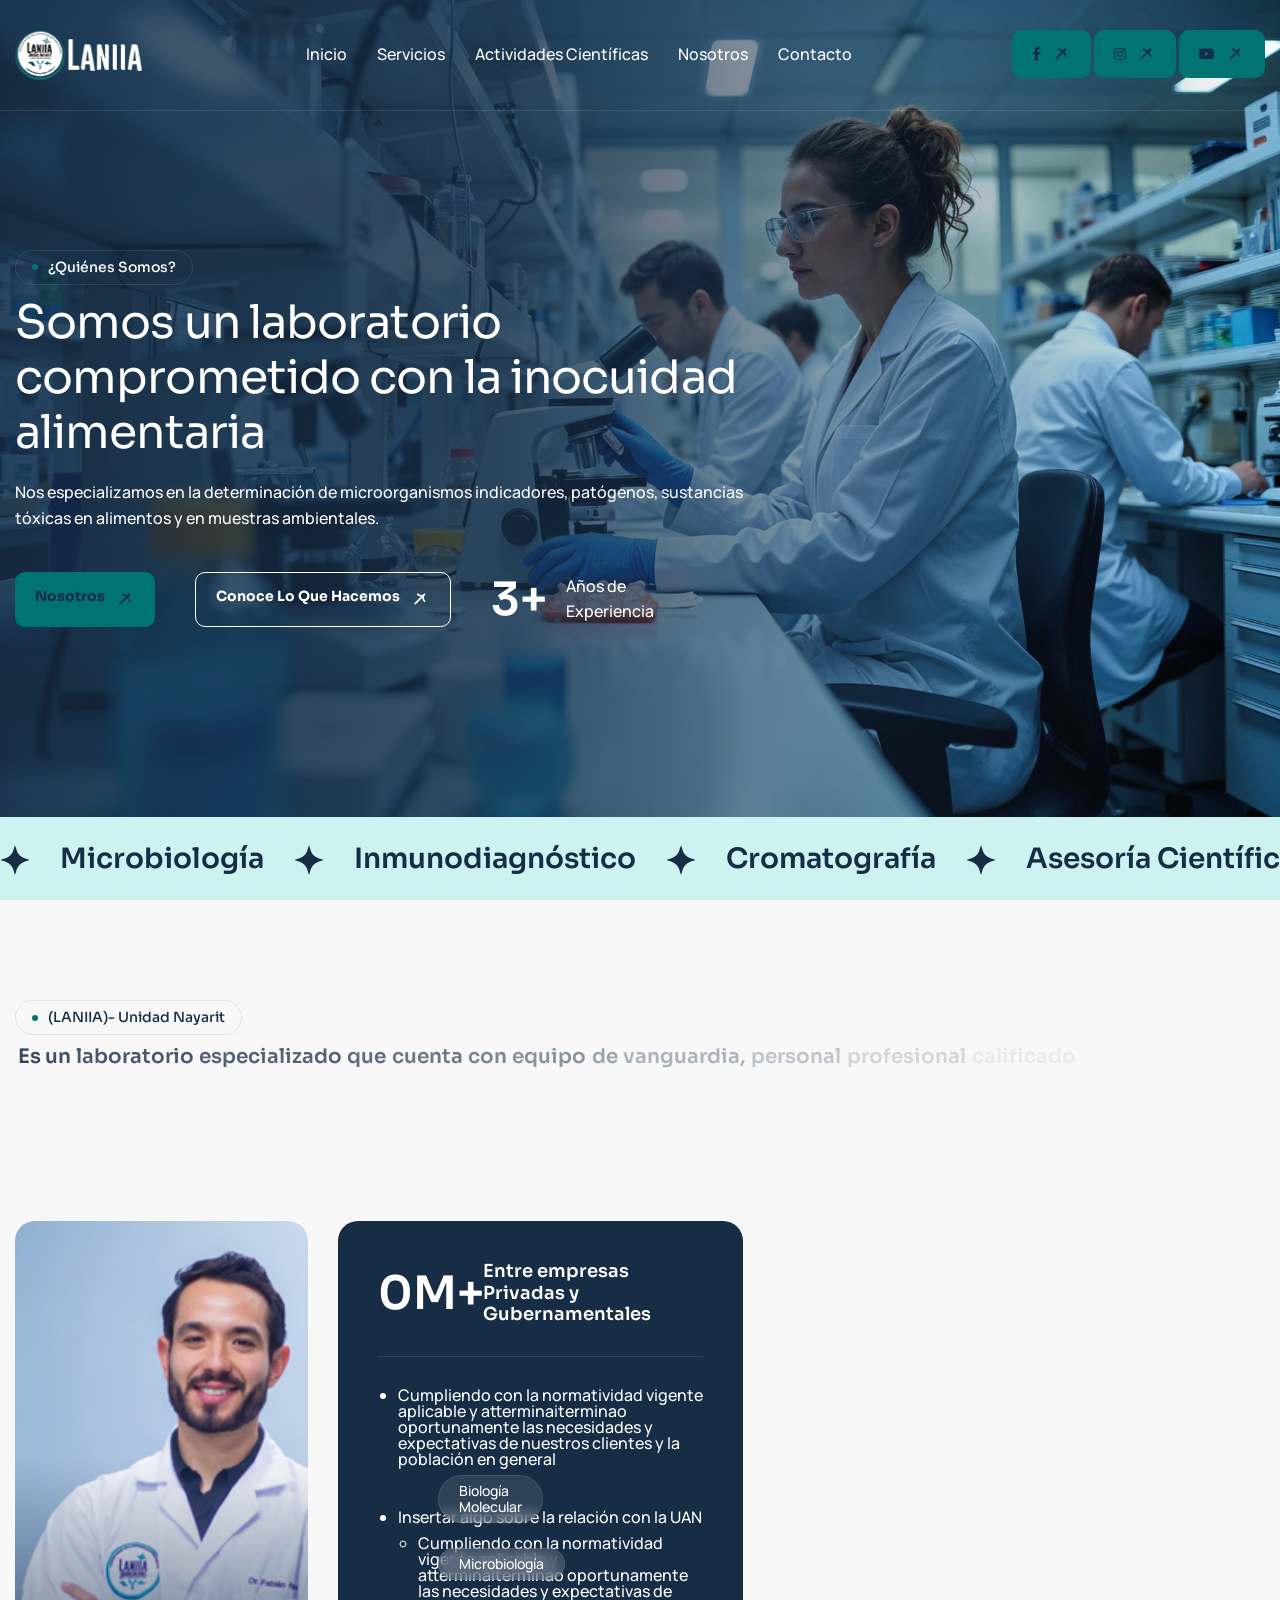
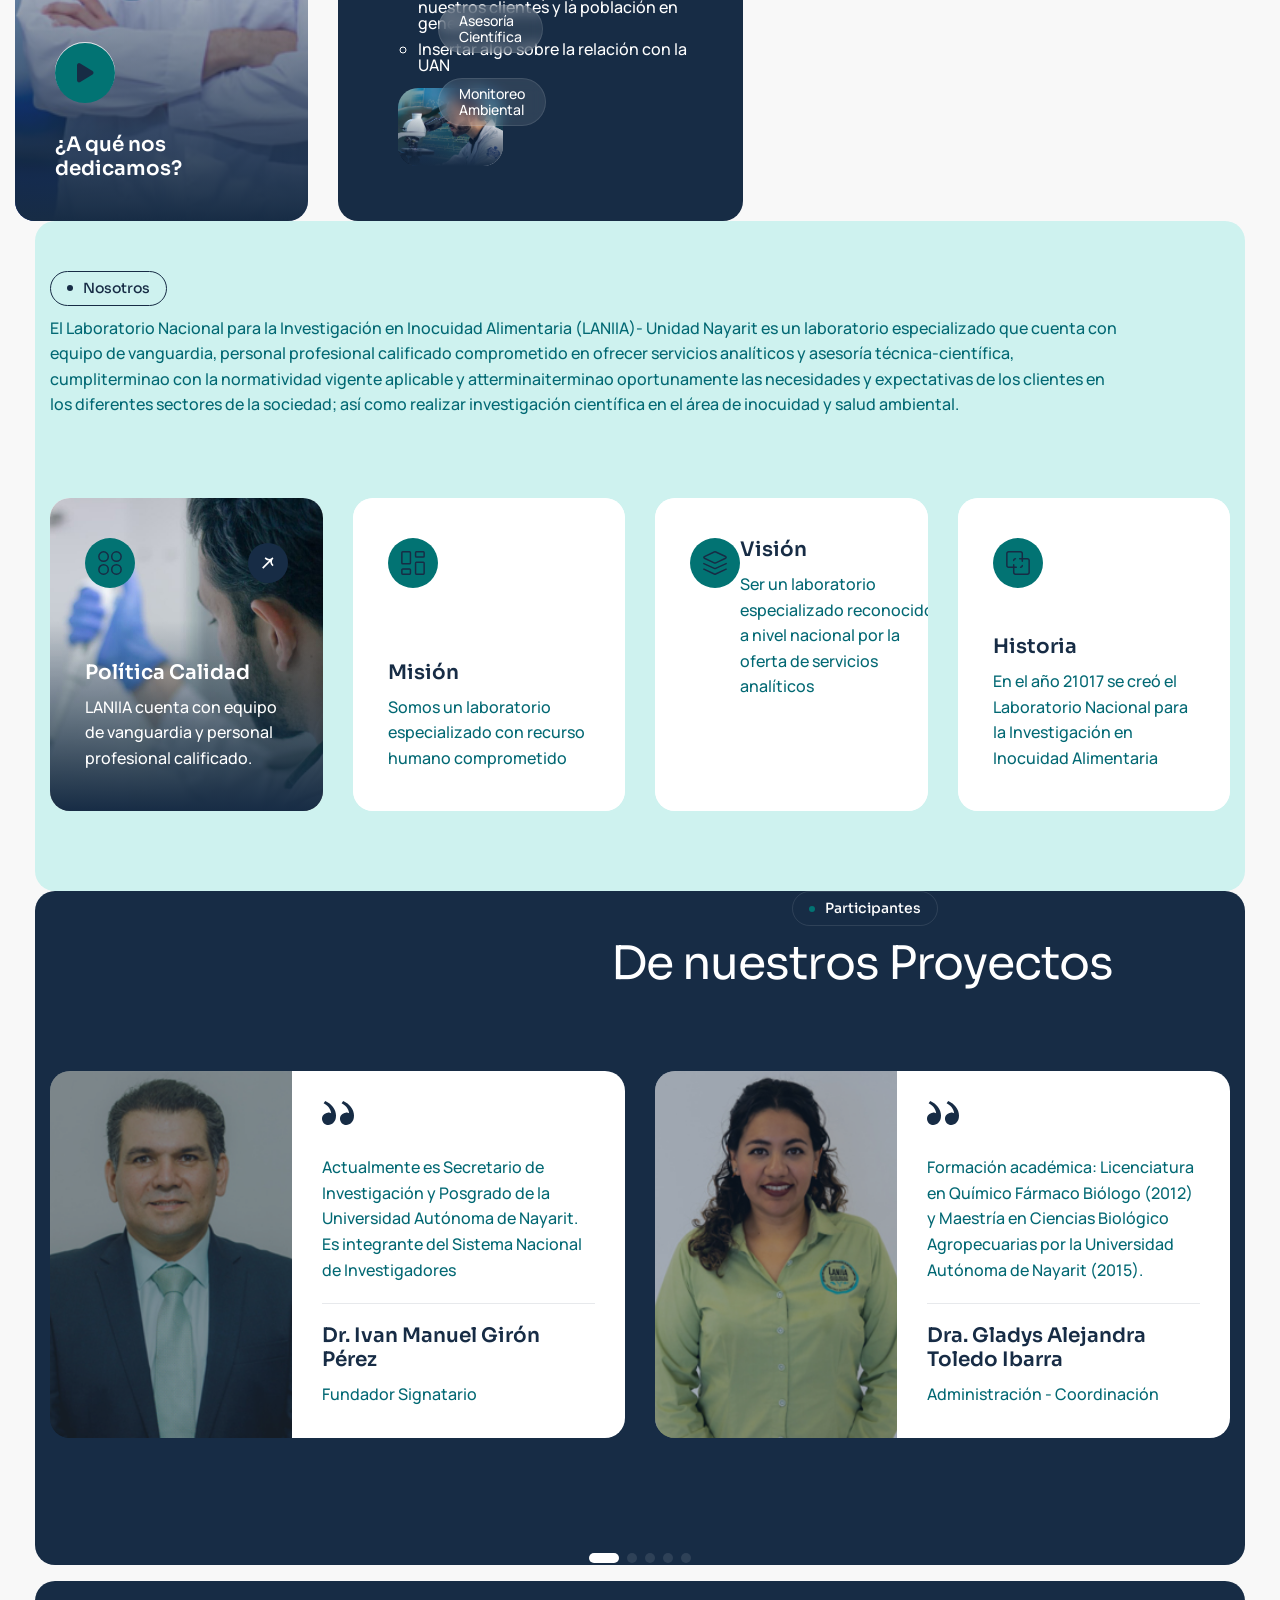
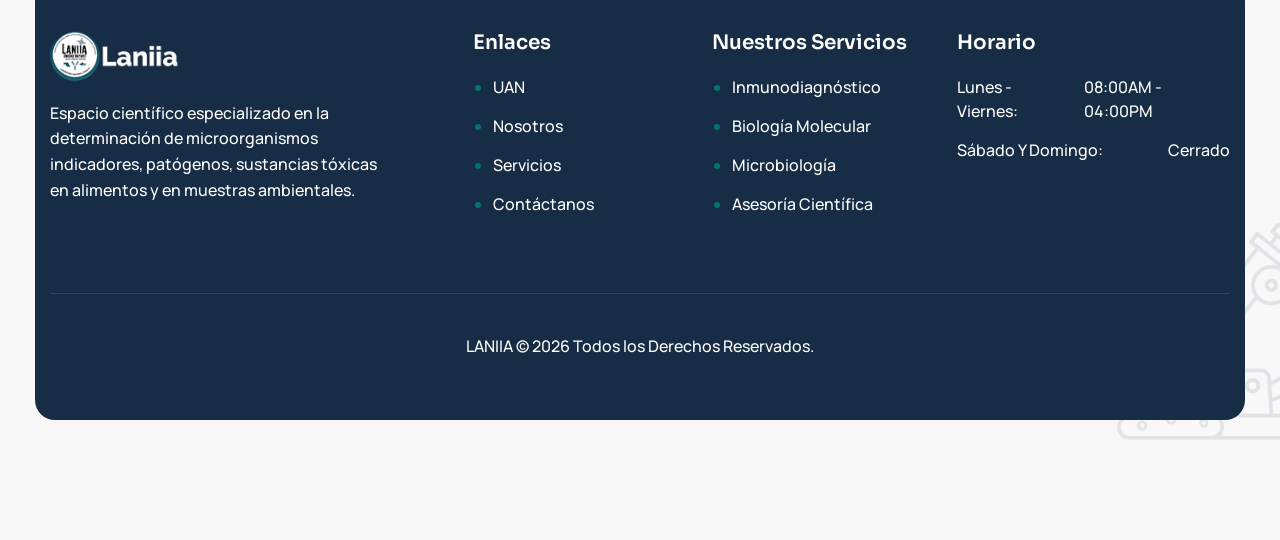
==== index.html @ fb928f3e "Reparacion de titulos en href varios y eliminacion de html redundante" ====
<!DOCTYPE html>
<html lang="es">
<head>
	<!-- Meta -->
	<meta charset="utf-8">
	<meta http-equiv="X-UA-Compatible" content="IE=edge">
    <meta name="viewport" content="width=device-width, initial-scale=1.0">
	<meta name="description" content="">
	<meta name="keywords" content="">
	<meta name="author" content="Luis Medrano">
	<!-- título -->
    <title>LANIIA - LABORATORIO NACIONAL PARA LA INVESTIGACIÓN EN INOCUIDAD ALIMENTARIA</title>
	<!-- Favicon Icon -->
	<link rel="shortcut icon" type="image/x-icon" href="images/favicon.png">
	<!-- Google Fonts Css-->
	<link rel="preconnect" href="https://fonts.googleapis.com">
    <link rel="preconnect" href="https://fonts.gstatic.com" crossorigin>
    <link href="https://fonts.googleapis.com/css2?family=Manrope:wght@200..800&family=Sora:wght@100..800&display=swap" rel="stylesheet">
	<!-- Bootstrap Css -->
	<link href="css/bootstrap.min.css" rel="stylesheet" media="screen">
	<!-- SlickNav Css -->
	<link href="css/slicknav.min.css" rel="stylesheet">
	<!-- Swiper Css -->
	<link rel="stylesheet" href="css/swiper-bundle.min.css">
	<!-- Font Awesome Iconos Css-->
	<link href="css/all.min.css" rel="stylesheet" media="screen">
	<!-- Animaciones Css -->
	<link href="css/animate.css" rel="stylesheet">
    <!-- Popups Core Css -->
	<link rel="stylesheet" href="css/magnific-popup.css">
	<!-- Mouse Cursor Css  -->
	<link rel="stylesheet" href="css/mousecursor.css">
	<!--  Css principal-->
	<link href="css/custom.css" rel="stylesheet" media="screen">
</head>
<body>

    <!--precargador loader -->
	<div class="preloader">
		<div class="loading-container">
			<div class="loading"></div>
			<div id="loading-icon"><img src="images/loader.svg" alt=""></div>
		</div>
	</div>
	<!-- Preloader -->

    <!-- Header inicia -->
	<header class="main-header">
		<div class="header-sticky">
			<nav class="navbar navbar-expand-lg">
				<div class="container">
					<!-- Logo inicia -->
					<a class="navbar-brand" href="">
						<img src="images/logo.svg" alt="Logo">
					</a>
					<!-- Logo termina -->

					<!-- Menu principal inicia -->
					<div class="collapse navbar-collapse main-menu">
                        <div class="nav-menu-wrapper">
                            <ul class="navbar-nav mr-auto" id="menu">
                                <li class="nav-item"><a class="nav-link" href="">Inicio</a>
                                    
                                </li>
                                <li class="nav-item"><a class="nav-link" href="pg/servicios.html">Servicios</a></li>
                                <li class="nav-item"><a class="nav-link" href="pg/actividadesCientificas.html">Actividades científicas</a></li>
                                <li class="nav-item"><a class="nav-link" href="pg/equipo.html">Nosotros</a>
                               
                                </li>
                                <li class="nav-item"><a class="nav-link" href="pg/contactanos.html">Contacto</a></li>
                            </ul>
                        </div>
                        
                        <!-- Botón Header  inicia -->
                        <div class="header-btn">
                            <a href="https://www.facebook.com/LANIIANAY" target="_blank" rel="noopener" class="btn-default btn-highlighted" title="Facebook LANIIA"><i class="fa-brands fa-facebook-f"></i></a>
                            <a href="https://www.instagram.com/laniia.uan/" target="_blank" rel="noopener" class="btn-default btn-highlighted" title="Instagram LANIIA"><i class="fa-brands fa-instagram"></i></a>
                            <a href="https://www.youtube.com/@laniia-nayarit/videos" target="_blank" rel="noopener" class="btn-default btn-highlighted" title="YouTube LANIIA"><i class="fa-brands fa-youtube"></i></a>
                        </div>
                        <!-- Botón Header  termina -->
					</div>
					<!-- menu principal termina -->
					<div class="navbar-toggle"></div>
				</div>
			</nav>
			<div class="responsive-menu"></div>
		</div>
	</header>
	<!-- Header termina -->

    <!-- Hero Seccción inicia -->
    <div class="hero hero-video dark-section">
        <!-- Video inicia -->
        <div class="hero-bg-video">
            <!-- Selfhosted Video inicia -->
            <!-- <video autoplay muted loop id="myvideo"><source src="images/hero-bg-video.mp4" type="video/mp4"></video> -->
            <video autoplay muted loop id="myvideo"><source src="https://demo.awaikenthemes.com/assets/videos/labrix-video.mp4" type="video/mp4"></video>
        </div>
        <!-- Video termina -->
        <div class="container">
            <div class="row align-items-center">
                <div class="col-lg-8">
                    <!-- Hero Content inicia -->
                    <div class="hero-content">
                        <!-- Section Title inicia -->
                        <div class="section-title">
                            <h3 class="wow fadeInUp">¿Quiénes somos?</h3>
                            <h2 class="text-anime-style-3" data-cursor="-opaque">Somos un laboratorio comprometido con la inocuidad alimentaria</h2>
                            <p class="wow fadeInUp" data-wow-delay="0.2s">Nos especializamos en la determinación de microorganismos indicadores, patógenos, sustancias tóxicas en alimentos y en muestras ambientales.</p>
                        </div>
                        <!-- Section Title termina -->
                        
                        <!-- Hero Button inicia -->
                        <div class="hero-btn wow fadeInUp" data-wow-delay="0.4s">
                            <a href="pg/equipo.html" class="btn-default btn-highlighted">Nosotros</a>
                            <a href="pg/actividadesCientificas.html" class="btn-default btn-border">Conoce lo que hacemos</a>
                            <!-- Hero Experience Box inicia -->
                            <div class="hero-experience-box">
                                <h2><span class="counter">10</span>+</h2>
                                <p>Años de Experiencia</p>
                            </div>
                            <!-- Hero Experience Box termina -->
                        </div>
                        <!-- Hero Button termina -->
                    </div>
                    <!-- Hero Content termina -->
                </div>
            </div>
        </div>
    </div>
    <!-- Hero Sección termina -->

    <!-- Scrolling Ticker Sección inicia -->
    <div class="our-scrolling-ticker">
        <!-- Scrolling Ticker inicia -->
        <div class="scrolling-ticker-box">
            <div class="scrolling-content">
                <span><img src="images/icon-sparkle.svg" alt="">Microbiología</span>
                <span><img src="images/icon-sparkle.svg" alt="">Inmunodiagnóstico</span>
                <span><img src="images/icon-sparkle.svg" alt="">Cromatografía</span>
                <span><img src="images/icon-sparkle.svg" alt="">Asesoría Científica</span>
                <span><img src="images/icon-sparkle.svg" alt="">Biología molecular</span>
                <span><img src="images/icon-sparkle.svg" alt="">Citometría de Flujo</span>
                <span><img src="images/icon-sparkle.svg" alt="">Monitoreo Ambiental</span>
                <span><img src="images/icon-sparkle.svg" alt="">Líneas de Investigación</span>
                <span><img src="images/icon-sparkle.svg" alt="">Divulgación</span>
            </div>

            <div class="scrolling-content">
                <span><img src="images/icon-sparkle.svg" alt="">Microbiología</span>
                <span><img src="images/icon-sparkle.svg" alt="">Inmunodiagnóstico</span>
                <span><img src="images/icon-sparkle.svg" alt="">Cromatografía</span>
                <span><img src="images/icon-sparkle.svg" alt="">Asesoría Científica</span>
                <span><img src="images/icon-sparkle.svg" alt="">Biología molecular</span>
                <span><img src="images/icon-sparkle.svg" alt="">Citometría de Flujo</span>
                <span><img src="images/icon-sparkle.svg" alt="">Monitoreo Ambiental</span>
                <span><img src="images/icon-sparkle.svg" alt="">Líneas de Investigación</span>
                <span><img src="images/icon-sparkle.svg" alt="">Divulgación</span>
            </div>
        </div>
        <!-- Scrolling Ticker termina -->
    </div>
    <!-- Scrolling Ticker sección termina -->

    <!-- About Us Section inicia -->
    <div class="about-us">
        <div class="container">
            <div class="row section-row align-items-center">
                <div class="col-lg-12">
                    <!-- Section Title inicia -->
                    <div class="section-title">
                       <h3 class="wow fadeInUp">(LANIIA)- Unidad Nayarit </h3>
                       <h5 class="text-anime-style-1" data-cursor="-opaque">Es un laboratorio especializado que cuenta con equipo de vanguardia, personal profesional calificado comprometido en ofrecer servicios analíticos y asesoría técnica-científica cumpliendo con la normatividad vigente aplicable y atendiendo oportunamente las necesidades y expectativas de los clientes en los diferentes sectores de la sociedad; así como realizar investigación científica en el área de inocuidad y salud ambiental.</h5>
                    </div>
                    <!-- Section Title termina -->
                </div>

            </div>

            <div class="row align-items-center">
                <div class="col-lg-12">
                    <!-- About Us Images inicia -->
                    <div class="about-us-boxes">
                        <!-- About Image Content Box inicia -->
                        <div class="about-image-content-box-1">
                            <!-- About Us Image inicia -->
                            <div class="about-image">
                                <figure>
                                    <img src="images/about-us-image-1.jpg" alt="">
                                </figure>
                            </div>
                            <!-- About Us Image termina -->

                            <!-- About Image Content inicia -->
                            <div class="about-image-content">
                                <!-- Video Play Button inicia -->
                                <div class="video-play-button">
                                    <a href="https://www.youtube.com/watch?v=TxXMPErvRkw"  class="popup-video" data-cursor-text="Ver" title="Ver video institucional de LANIIA">
                                        <i class="fa-solid fa-play"></i>
                                    </a>
                                </div>
                                <!-- Video Play Button termina -->

                                <!-- About Video Title inicia -->
                                <div class="about-video-title">
                                    <h3>¿A qué nos dedicamos?</h3>
                                </div>
                                <!-- About Video Title termina -->
                            </div>
                            <!-- About Image Content termina -->
                        </div>
                        <!-- About Image Content Box termina -->
                        
                        <!-- About Counter Box inicia -->
                        <div class="about-counter-box">
                            <!-- About Counter Title inicia -->
                            <div class="about-counter-title">
                                <h2><span class="counter">5</span>M+</h2>
                                <h3>Entre empresas Privadas y Gubernamentales</h3>
                            </div>
                            <!-- About Counter Title termina -->

                            <!-- About Counter Content inicia -->
                            <div class="about-counter-content">
                                <ul>
                                    <li>Cumpliendo con la normatividad vigente aplicable y atterminaiterminao oportunamente las necesidades y expectativas de nuestros clientes y la población en general </li>
                                    <br><br>
                                    <li>Insertar algo sobre la relación con la UAN</li>
                                <ul>
                                    <li>Cumpliendo con la normatividad vigente aplicable y atterminaiterminao oportunamente las necesidades y expectativas de nuestros clientes y la población en general </li>
                                    <li>Insertar algo sobre la relación con la UAN</li>
                                </ul>
                        <!-- About Counter Box termina -->

                        <!-- About Image Content Box inicia -->
                        <div class="about-image-content-box-2">
                            <!-- About Us Image inicia -->
                            <div class="about-image">
                                <figure>
                                    <img src="images/about-us-image-2.jpg" alt="">
                                </figure>
                            </div>
                            <!-- About Us Image termina -->

                            <!-- About Image Content inicia -->
                            <div class="about-image-content">
                                <ul>
                                    <li>Biología Molecular</li>
                                    <li>Microbiología</li>
                                    <li>Asesoría Científica</li>
                                    <li>Monitoreo Ambiental</li>
                                </ul>
                            </div>
                            <!-- About Image Content termina -->
                        </div>
                        <!-- About Image Content Box termina -->
                    </div>    
                    <!-- About Us Images termina -->
                </div>
            </div>
        </div>
    </div>
    <!-- About Us Section termina -->

    <!-- Our Services Section inicia -->
    <div class="our-services bg-section">
        <div class="container">
            <div class="row section-row align-items-center">

                <div class="col-lg-11">
                    <!-- Section Title Content inicia -->
                     <div class="section-title">
                        <h3 class="wow fadeInUp">Nosotros</h3>
                     </div>
                    <div class="section-title-content wow fadeInUp" data-wow-delay="0.2s">
                        <p>El Laboratorio Nacional para la Investigación en Inocuidad Alimentaria (LANIIA)- Unidad Nayarit es un laboratorio especializado que cuenta con equipo de vanguardia, personal profesional calificado comprometido en ofrecer servicios analíticos y asesoría técnica-científica, cumpliterminao con la normatividad vigente aplicable y atterminaiterminao oportunamente las necesidades y expectativas de los clientes en los diferentes sectores de la sociedad; así como realizar investigación científica en el área de inocuidad y salud ambiental.</p>
                    </div>
                    <!-- Section Content Button termina -->
                </div>
            </div>

            <div class="row service-list">
                <div class="col-lg-3 col-md-6">
                    <!-- Service Item inicia -->
                    <div class="service-item active wow fadeInUp">
                        <!-- Service Image inicia -->
                        <div class="service-image">
                            <img src="images/service-1.jpg" alt="">
                        </div>
                        <!-- Service Image termina -->

                        <!-- Service Body inicia -->
                        <div class="service-body">
                            <!-- Service Body Header inicia -->
                            <div class="service-body-header">
                                <!-- Icon Box inicia -->
                                <div class="icon-box">
                                    <img src="images/icon-service-1.svg" alt="">  
                                </div>
                                <!-- Icon Box termina -->

                                <!-- Service Readmore Button inicia -->
                                <div class="service-readmore-btn">
                                    <a href="" title="Leer más sobre Política Calidad"><img src="images/arrow-white.svg" alt="Leer más sobre Política Calidad"></a>
                                </div>
                                <!-- Service Readmore Button termina -->
                            </div>
                            <!-- Service Body Header termina -->                         
                            
                            <!-- Service Content inicia -->
                            <div class="service-content">
                                <h3><a href="">Política Calidad</a></h3>
                                <p>LANIIA cuenta con equipo de vanguardia y personal profesional calificado.</p>
                            </div>
                            <!-- Service Content termina -->
                        </div>
                        <!-- Service Body termina -->
                    </div>
                    <!-- Service Item termina -->
                </div>
                
                <div class="col-lg-3 col-md-6">
                    <!-- Service Item inicia -->
                    <div class="service-item wow fadeInUp" data-wow-delay="0.2s">
                        <!-- Service Image inicia -->
                        <div class="service-image">
                            <img src="images/service-2.jpg" alt="">
                        </div>
                        <!-- Service Image termina -->

                        <!-- Service Body inicia -->
                        <div class="service-body">
                            <!-- Service Body Header inicia -->
                            <div class="service-body-header">
                                <!-- Icon Box inicia -->
                                <div class="icon-box">
                                    <img src="images/icon-service-2.svg" alt="">  
                                </div>
                                <!-- Icon Box termina -->

                                <!-- Service Readmore Button inicia -->
                                <div class="service-readmore-btn">
                                    <a href="" title="Leer más sobre Misión"><img src="images/arrow-white.svg" alt="Leer más sobre Misión"></a>
                                </div>
                                <!-- Service Readmore Button termina -->
                            </div>
                            <!-- Service Body Header termina -->                         
                            
                            <!-- Service Content inicia -->
                            <div class="service-content">
                                <h3><a href="">Misión</a></h3>
                                <p>Somos un laboratorio especializado con recurso humano comprometido</p>
                            </div>
                            <!-- Service Content termina -->
                        </div>
                        <!-- Service Body termina -->
                    </div>
                    <!-- Service Item termina -->
                </div>

                <div class="col-lg-3 col-md-6">
                    <!-- Service Item inicia -->
                    <div class="service-item wow fadeInUp" data-wow-delay="0.4s">
                        <!-- Service Image inicia -->
                        <div class="service-image">
                            <img src="images/service-3.jpg" alt="">
                        </div>
                        <!-- Service Image termina -->

                        <!-- Service Body inicia -->
                        <div class="service-body">
                            <!-- Service Body Header inicia -->
                            <div class="service-body-header">
                                <!-- Icon Box inicia -->
                                <div class="icon-box">
                                    <img src="images/icon-service-3.svg" alt="">  
                                </div>
                                <!-- Icon Box termina -->

                                <!-- Service Readmore Button inicia -->
                                <div class="service-readmore-btn">
                                    <a href="" title="Leer más sobre Visión"><img src="images/arrow-white.svg" alt="Leer más sobre Visión"></a>
                                </div>
                                <!-- Service Readmore Button termina -->
                            </div>
                            <!-- Service Body Header termina -->                         
                            
                            <!-- Service Content inicia -->
                            <div class="service-content">
                                <h3><a href="">Visión</a></h3>
                                <p>Ser un laboratorio especializado reconocido a nivel nacional por la oferta de servicios analíticos</p>
                            </div>
                            <!-- Service Content termina -->
                        </div>
                        <!-- Service Body termina -->
                    </div>
                    <!-- Service Item termina -->
                </div>

                <div class="col-lg-3 col-md-6">
                    <!-- Service Item inicia -->
                    <div class="service-item wow fadeInUp" data-wow-delay="0.6s">
                        <!-- Service Image inicia -->
                        <div class="service-image">
                            <img src="images/service-4.jpg" alt="">
                        </div>
                        <!-- Service Image termina -->

                        <!-- Service Body inicia -->
                        <div class="service-body">
                            <!-- Service Body Header inicia -->
                            <div class="service-body-header">
                                <!-- Icon Box inicia -->
                                <div class="icon-box">
                                    <img src="images/icon-service-4.svg" alt="">  
                                </div>
                                <!-- Icon Box termina -->

                                <!-- Service Readmore Button inicia -->
                                <div class="service-readmore-btn">
                                    <a href="" title="Leer más sobre Historia"><img src="images/arrow-white.svg" alt="Leer más sobre Historia"></a>
                                </div>
                                <!-- Service Readmore Button termina -->
                            </div>
                            <!-- Service Body Header termina -->                         
                            
                            <!-- Service Content inicia -->
                            <div class="service-content">
                                <h3><a href="">Historia</a></h3>
                                <p>En el año 21017 se creó el Laboratorio Nacional para la Investigación en Inocuidad Alimentaria</p>
                            </div>
                            <!-- Service Content termina -->
                        </div>
                        <!-- Service Body termina -->
                    </div>
                    <!-- Service Item termina -->
                </div>

            </div>
        </div>
    </div>
    <!-- Our Services Section termina -->

    <!-- Our Testimonial Section inicia -->
    <div class="our-t bg-section dark-section parallaxie">
        <div class="container">
            <div class="row section-row align-items-center">
                <div class="col-lg-12">
                    <!-- Section Title inicia -->
                    <div class="section-title section-title-center">
                        <h3 class="wow fadeInUp">Participantes</h3>
                        <h2 class="text-anime-style-3" data-cursor="-opaque">De nuestros Proyectos</h2>
                    </div>
                    <!-- Section Title termina -->
                </div>
            </div>

            <div class="row">
                <div class="col-lg-12">
                    <!-- Testimonial Slider inicia -->
                    <div class="testimonial-slider">
                        <div class="swiper">
                            <div class="swiper-wrapper" data-cursor-text="desliza">
                                <!-- Testimonial Slide inicia -->
                                <div class="swiper-slide">
                                    <div class="testimonial-item">
                                        <div class="author-image">
                                            <figure class="image-anime">
                                                <img src="images/author-1.jpg" alt="">
                                            </figure>
  
                                        </div>
                                        <div class="testimonial-content">
                                            <div class="testimonial-quote">
                                                <img src="images/testimonial-quote.svg" alt="">
                                            </div>
                                            <div class="testimonial-info">
                                                <p>Actualmente es Secretario de Investigación y Posgrado de la Universidad Autónoma de Nayarit. Es integrante del Sistema Nacional de Investigadores</p>
                                            </div>
                                            <div class="author-content">
                                                <h3>Dr. Ivan Manuel Girón Pérez</h3>
                                                <p>Fundador Signatario</p>
                                            </div>
                                        </div>
                                    </div>
                                </div>
                                <!-- Testimonial Slide termina -->
                                
                                <!-- Testimonial Slide inicia -->
                                <div class="swiper-slide">
                                    <div class="testimonial-item">
                                        <div class="author-image">
                                            <figure class="image-anime">
                                                <img src="images/author-2.jpg" alt="">
                                            </figure>
  
                                        </div>
                                        <div class="testimonial-content">
                                            <div class="testimonial-quote">
                                                <img src="images/testimonial-quote.svg" alt="">
                                            </div>
                                            <div class="testimonial-info">
                                                <p>Formación académica: Licenciatura en Químico Fármaco Biólogo (2012) y Maestría en Ciencias Biológico Agropecuarias por la Universidad Autónoma de Nayarit (2015).</p>
                                            </div>
                                            <div class="author-content">
                                                <h3>Dra. Gladys Alejandra Toledo Ibarra</h3>
                                                <p>Administración - Coordinación</p>
                                            </div>
                                        </div>
                                    </div>
                                </div>
                                <!-- Testimonial Slide termina -->
                                
                                <!-- Testimonial Slide inicia -->
                                <div class="swiper-slide">
                                    <div class="testimonial-item">
                                        <div class="author-image">
                                            <figure class="image-anime">
                                                <img src="images/team-3.jpg" alt="">
                                            </figure>
  
                                        </div>
                                        <div class="testimonial-content">
                                            <div class="testimonial-quote">
                                                <img src="images/testimonial-quote.svg" alt="">
                                            </div>
                                            <div class="testimonial-info">
                                                <p>Doctorado en Ciencia y Tecnología en Biotecnología Productiva por el Centro de Investigación y Asistencia en Tecnología y Diseño del Estado de Jalisco. A.C. (CIATEJ).</p>
                                            </div>
                                            <div class="author-content">
                                                <h3>Dra. Adela Bueno</h3>
                                                <p>Administración - Coordinación</p>
                                            </div>
                                        </div>
                                    </div>
                                </div>
                                <!-- Testimonial Slide termina -->

                                 <!-- Testimonial Slide inicia -->
                                <div class="swiper-slide">
                                    <div class="testimonial-item">
                                        <div class="author-image">
                                            <figure class="image-anime">
                                                <img src="images/author-3.jpg" alt="">
                                            </figure>
  
                                        </div>
                                        <div class="testimonial-content">
                                            <div class="testimonial-quote">
                                                <img src="images/testimonial-quote.svg" alt="">
                                            </div>
                                            <div class="testimonial-info">
                                                <p>Ingeniero Bioquímico con especialidad en Biotecnología egresado del Instituto Tecnológico de Tepic.</p>
                                            </div>
                                            <div class="author-content">
                                                <h3>M. en C. Ansonny Jhovanny Ojeda Durán</h3>
                                                <p>Administración - Responsable de Ventas y Atención a clientes / Operaciones analíticas - Analista</p>
                                            </div>
                                        </div>
                                    </div>
                                </div>
                                <!-- Testimonial Slide termina -->

                                <!-- Testimonial Slide inicia -->
                                <div class="swiper-slide">
                                    <div class="testimonial-item">
                                        <div class="author-image">
                                            <figure class="image-anime">
                                                <img src="images/team-4.jpg" alt="">
                                            </figure>

                                        </div>
                                        <div class="testimonial-content">
                                            <div class="testimonial-quote">
                                                <img src="images/testimonial-quote.svg" alt="">
                                            </div>
                                            <div class="testimonial-info">
                                                <p>Es doctor en ciencias en alimentos por el Tecnológico Nacional de México/Instituto Tecnológico de Tepic. Actualmente es profesor investigador de la Universidad Autónoma de Nayarit.</p>
                                            </div>
                                            <div class="author-content">
                                                <h3>Dr. Francisco Fabián Razura Carmona</h3>
                                                <p>Administración - Administrador del sistema de gestión de calidad</p>
                                            </div>
                                        </div>
                                    </div>
                                </div>
                                <!-- Testimonial Slide termina -->
                            </div>
                            <div class="testimonial-pagination"></div>
                        </div>
                    </div>
                    <!-- Testimonial Slider termina -->
                </div>
            </div>
        </div>
    </div>
    <!-- Our Testimonial Section termina -->

<br>
    <!-- Footer inicia -->
    <footer class="main-footer bg-section dark-section">
        <div class="container">
            <div class="row">
                <div class="col-lg-4">
                    <!-- About Footer inicia -->
                    <div class="about-footer">
                        <!-- Footer Logo inicia -->
                        <div class="footer-logo">
                            <img src="../images/footer-logo.svg" alt="">
                        </div>
                        <!-- Footer Logo termina -->

                        <!-- About Footer Content inicia -->
                        <div class="about-footer-content">
                            <p>Espacio científico especializado en la determinación de microorganismos indicadores, patógenos, sustancias tóxicas en alimentos y en muestras ambientales.</p>
                        </div>           
                        <!-- About Footer Content termina -->

                        
                    </div>
                    <!-- About Footer termina -->
                </div>

                <div class="col-lg-5 col-md-7">
                    <!-- Footer Links Box inicia -->
                    <div class="footer-links-box">
                        <!-- Footer Links inicia -->
                        <div class="footer-links">
                            <h3>Enlaces</h3>
                            <ul>
                                <li><a href="https://www.uan.edu.mx/" target="_blank" rel="noopener" title="Universidad Autónoma de Nayarit">UAN</a></li>
                                <li><a href="pg/equipo.html">Nosotros</a></li>
                                <li><a href="">Servicios</a></li>
                                <li><a href="">Contáctanos</a></li>
                            </ul>
                        </div>
                        <!-- Footer Links termina -->
    
                        <!-- Footer Links inicia -->
                        <div class="footer-links">
                            <h3>Nuestros Servicios</h3>
                            <ul>
                                <li>Inmunodiagnóstico</li>
                                <li>Biología molecular</li>
                                <li>Microbiología</li>
                                <li>Asesoría Científica</li>
                            </ul>
                        </div>
                        <!-- Footer Links termina -->
                    </div>
                    <!-- Footer Links Box termina -->
                </div>

                <div class="col-lg-3 col-md-5">
                    <!-- Footer Working Hour Box inicia -->
                    <div class="footer-working-hour-box footer-links">
                        <h3>Horario</h3>
                        <ul>
                            <li>Lunes - Viernes:<span>08:00AM - 04:00PM</span></li>
                            <li>Sábado y Domingo:<span>Cerrado</span></li>
                        </ul>
                    </div>
                    <!-- Footer Working Hour Box termina -->
                </div>

                <div class="col-lg-12">
                    <!-- Footer Copyright inicia -->
                    <div class="footer-copyright-text">
                        <p>LANIIA © 2026 Todos los Derechos Reservados.</p>
                    </div>
                    <!-- Footer Copyright termina -->
                </div>
            </div>
        </div>
    </footer>
    <!-- Footer termina -->

    <!-- Jquery Library  -->
    <script src="js/jquery-3.7.1.min.js"></script>
    <!-- Bootstrap js -->
    <script src="js/bootstrap.min.js"></script>
    <!-- Validator js  -->
    <script src="js/validator.min.js"></script>
    <!-- SlickNav js  -->
    <script src="js/jquery.slicknav.js"></script>
    <!-- Swiper js  -->
    <script src="js/swiper-bundle.min.js"></script>
    <!-- Counter js  -->
    <script src="js/jquery.waypoints.min.js"></script>
    <script src="js/jquery.counterup.min.js"></script>
    <!-- Magnific js -->
    <script src="js/jquery.magnific-popup.min.js"></script>
    <!-- SmoothScroll -->
    <script src="js/SmoothScroll.js"></script>
    <!-- Parallax js -->
    <script src="js/parallaxie.js"></script>
    <!-- MagicCursor js  -->
    <script src="js/gsap.min.js"></script>
    <script src="js/magiccursor.js"></script>
    <!-- Text Effect js  -->
    <script src="js/SplitText.js"></script>
    <script src="js/ScrollTrigger.min.js"></script>
    <!-- YTPlayer js  -->
    <script src="js/jquery.mb.YTPlayer.min.js"></script>
    <!-- Wow js  -->
    <script src="js/wow.min.js"></script>
    <!-- menu js  -->
    <script src="js/function.js"></script>
	<script src="https://demo.awaikenthemes.com/assets/js/theme-panel.js"></script>
</body>
</html>
---- css/mousecursor.css ----
/*! normalize.css v7.0.0 | MIT License | github.com/necolas/normalize.css */
.cb-cursor {
	position: fixed;
	top: 0;
	left: 0;
	z-index: 150;
	contain: layout style size;
	pointer-events: none;
	will-change: transform;
	-webkit-transition: opacity 0.3s, color 0.4s;
	-o-transition: opacity 0.3s, color 0.4s;
	-moz-transition: opacity 0.3s, color 0.4s;
	transition: opacity 0.3s, color 0.4s;
}

.cb-cursor:before {
	content: "";
	position: absolute;
	top: -24px;
	left: -24px;
	display: block;
	width: 48px;
	height: 48px;
	-webkit-transform: scale(0);
	-moz-transform: scale(0);
	-ms-transform: scale(0);
	-o-transform: scale(0);
	transform: scale(0);
	-webkit-border-radius: 50%;
	-moz-border-radius: 50%;
	border-radius: 50%;
	-webkit-transition: opacity 0.1s, -webkit-transform 0.3s ease-in-out;
	transition: opacity 0.1s, -webkit-transform 0.3s ease-in-out;
	-o-transition: opacity 0.1s, -o-transform 0.3s ease-in-out;
	-moz-transition: transform 0.3s ease-in-out, opacity 0.1s, -moz-transform 0.3s ease-in-out;
	transition: transform 0.3s ease-in-out, opacity 0.1s;
	transition: transform 0.3s ease-in-out, opacity 0.1s, -webkit-transform 0.3s ease-in-out, -moz-transform 0.3s ease-in-out, -o-transform 0.3s ease-in-out;
}

.cb-cursor-text {
	position: absolute;
	top: -18px;
	left: -18px;
	width: 36px;
	height: 36px;
	display: -webkit-box;
	display: -webkit-flex;
	display: -moz-box;
	display: -ms-flexbox;
	display: flex;
	-webkit-box-align: center;
	-webkit-align-items: center;
	-moz-box-align: center;
	-ms-flex-align: center;
	align-items: center;
	-webkit-box-pack: center;
	-webkit-justify-content: center;
	-moz-box-pack: center;
	-ms-flex-pack: center;
	justify-content: center;
	-webkit-transform: scale(0) rotate(10deg);
	-moz-transform: scale(0) rotate(10deg);
	-ms-transform: scale(0) rotate(10deg);
	-o-transform: scale(0) rotate(10deg);
	transform: scale(0) rotate(10deg);
	opacity: 0;
	color: white;
	font-size: 16px;
	line-height: 20px;
	text-align: center;
	letter-spacing: -0.01em;
	-webkit-transition: opacity 0.4s, -webkit-transform 0.3s;
	transition: opacity 0.4s, -webkit-transform 0.3s;
	-o-transition: opacity 0.4s, -o-transform 0.3s;
	-moz-transition: opacity 0.4s, transform 0.3s, -moz-transform 0.3s;
	transition: opacity 0.4s, transform 0.3s;
	transition: opacity 0.4s, transform 0.3s, -webkit-transform 0.3s, -moz-transform 0.3s, -o-transform 0.3s;
}

@supports (mix-blend-mode: exclusion) {
	.cb-cursor.-exclusion, .cb-cursor.-opaque {
		mix-blend-mode: exclusion;
	}
}

@supports (mix-blend-mode: exclusion) {
	.cb-cursor.-exclusion:before, .cb-cursor.-opaque:before {
		background: white;
	}
}

.cb-cursor.-normal, .cb-cursor.-text {
	mix-blend-mode: normal;
}

.cb-cursor.-normal:before, .cb-cursor.-text:before {
	background: currentColor;
}

.cb-cursor.-inverse {
	color: white;
}

.cb-cursor.-visible:before {
	-webkit-transform: scale(0.2);
	-moz-transform: scale(0.2);
	-ms-transform: scale(0.2);
	-o-transform: scale(0.2);
	transform: scale(0.2);
}

.cb-cursor.-visible.-active:before {
	-webkit-transform: scale(0.23);
	-moz-transform: scale(0.23);
	-ms-transform: scale(0.23);
	-o-transform: scale(0.23);
	transform: scale(0.23);
	-webkit-transition-duration: 0.2s;
	-moz-transition-duration: 0.2s;
	-o-transition-duration: 0.2s;
	transition-duration: 0.2s;
}

.cb-cursor.-pointer:before {
	-webkit-transform: scale(0);
	-moz-transform: scale(0);
	-ms-transform: scale(0);
	-o-transform: scale(0);
	transform: scale(0);
}

.cb-cursor.-text:before {
	background: #000;
	opacity: 0.80;
	backdrop-filter: blur(10);
	-webkit-transform: scale(1.7);
	-moz-transform: scale(1.7);
	-ms-transform: scale(1.7);
	-o-transform: scale(1.7);
	transform: scale(1.7);
}

.cb-cursor.-text .cb-cursor-text {
	opacity: 1;
	-webkit-transform: scale(1);
	-moz-transform: scale(1);
	-ms-transform: scale(1);
	-o-transform: scale(1);
	transform: scale(1);
}

.cb-cursor.-text.-active:before {
	-webkit-transform: scale(1.6);
	-moz-transform: scale(1.6);
	-ms-transform: scale(1.6);
	-o-transform: scale(1.6);
	transform: scale(1.6);
	-webkit-transition-duration: 0.2s;
	-moz-transition-duration: 0.2s;
	-o-transition-duration: 0.2s;
	transition-duration: 0.2s;
}

.cb-cursor.-opaque:before {
	-webkit-transform: scale(1.32);
	-moz-transform: scale(1.32);
	-ms-transform: scale(1.32);
	-o-transform: scale(1.32);
	transform: scale(1.32);
}

.cb-cursor.-opaque.-active:before {
	-webkit-transform: scale(1.2);
	-moz-transform: scale(1.2);
	-ms-transform: scale(1.2);
	-o-transform: scale(1.2);
	transform: scale(1.2);
}

.cb-cursor.-lg:before {
	-webkit-transform: scale(2);
	-moz-transform: scale(2);
	-ms-transform: scale(2);
	-o-transform: scale(2);
	transform: scale(2);
}

.cb-cursor.-hidden:before {
	-webkit-transform: scale(0);
	-moz-transform: scale(0);
	-ms-transform: scale(0);
	-o-transform: scale(0);
	transform: scale(0);
}

.-color-red {
	color: red;
}

.-color-green {
	color: #51c67d;
}

.cb-demo {
	background: #fff;
}

.cb-demo-content {
	display: -webkit-box;
	display: -webkit-flex;
	display: -moz-box;
	display: -ms-flexbox;
	display: flex;
	-webkit-box-align: center;
	-webkit-align-items: center;
	-moz-box-align: center;
	-ms-flex-align: center;
	align-items: center;
	-webkit-box-pack: center;
	-webkit-justify-content: center;
	-moz-box-pack: center;
	-ms-flex-pack: center;
	justify-content: center;
	height: 100vh;
}

.cb-demo-container {
	padding: 0 20px;
}

@media (min-width: 1600px) {
	.cb-demo-container {
		padding: 0 120px;
	}
}

.cb-demo-row {
	display: -webkit-box;
	display: -webkit-flex;
	display: -moz-box;
	display: -ms-flexbox;
	display: flex;
	-webkit-box-pack: center;
	-webkit-justify-content: center;
	-moz-box-pack: center;
	-ms-flex-pack: center;
	justify-content: center;
	text-align: center;
	margin: 30px 0;
}

@media (min-width: 1600px) {
	.cb-demo-row {
		margin: 60px 0;
	}
}

.cb-demo-item {
	position: relative;
	-webkit-box-flex: 1;
	-webkit-flex: 1;
	-moz-box-flex: 1;
	-ms-flex: 1;
	flex: 1;
	padding: 50px 30px;
	margin: 0 20px;
	color: #000;
}

@media (min-width: 1600px) {
	.cb-demo-item {
		padding: 90px 30px;
		margin: 0 30px;
	}
}

.cb-demo-item-title {
	position: relative;
	margin: 0 0 25px 0;
	font-size: 30px;
	font-weight: bold;
}

.cb-demo-item-text {
	position: relative;
	max-width: 70%;
	margin: 0 auto;
	color: rgba(0, 0, 0, 0.5);
	font-size: 16px;
	font-weight: 300;
	line-height: 150%;
}

.cb-demo-item:before {
	content: "";
	display: block;
	position: absolute;
	top: 0;
	left: 0;
	right: 0;
	bottom: 0;
	-webkit-border-radius: 30px;
	-moz-border-radius: 30px;
	border-radius: 30px;
	background: #f8f8f8;
	-webkit-transition: -webkit-box-shadow 0.2s;
	transition: -webkit-box-shadow 0.2s;
	-o-transition: box-shadow 0.2s;
	-moz-transition: box-shadow 0.2s, -moz-box-shadow 0.2s;
	transition: box-shadow 0.2s;
	transition: box-shadow 0.2s, -webkit-box-shadow 0.2s, -moz-box-shadow 0.2s;
}
---- css/custom.css ----
/* ----------------------------------------------------------------------------------------
* Author        : ljmedranov

* ---------------------------------------------------------------------------------------- */
/* Listado
----------------------------------------------------------------------------------------
01. VARIABLES GENERALES
02. CSS en general
03. css del header
04. Hero css
05. Scrolling Ticker css
06. CSS acerca de 
07. CSS nuestros servicios
08. Css porque escogernos
09. Css que hacemos
10. caso de estudioss
11. Intro Video css
12. CSS nuestro trabajo
13. CSS nuestros precios
14. CSS preguntas
15. CSS testimonios
16. css blog
17. Footer css
18.acerca de nuestra pagina
19. css servicios general
20. css servicio simple
21. css blog de archivo
22. css blog sencillo
23. css caso de estudio general
24. css caso de estudio simple
25. pagina de equipo
26. pagina de equipo simple
27. pagina precios
28. página de testimonios
29. css galeria de imagenes
30. video galeria css
31. pagina de preguntas
32. pagina de contáctanos
33. pagina de error 404
34. Responsive css

:root{
	--primary-color				: #172C45;
	--secondary-color			: #BEF1DE;
	--bg-color					: #F8F8F8;
	--text-color				: #45566A;
	--accent-color				: #BEF1DE;
	--white-color				: #FFFFFF;
	--divider-color				: #172C451A;
	--dark-divider-color		: #FFFFFF1A;
	--error-color				: rgb(230, 87, 87);
	--default-font				: "Manrope", sans-serif;
	--accent-font				: "Sora", sans-serif;
}

-------------------------------------------------------------------------------------- */

/************************************/
/*** 	 01. VARIABLES GENERALES	  ***/
/************************************/

:root{
	--primary-color				: #172C45;
	--secondary-color			: #cef2ef;
	--bg-color					: #F8F8F8;
	--text-color				: #026873;
	--text-colorb				: #e9edf1;
	--accent-color				: #027373;
	--white-color				: #FFFFFF;
	--divider-color				: #172C451A;
	--dark-divider-color		: #FFFFFF1A;
	--error-color				: rgb(230, 87, 87);
	--default-font				: "Manrope", sans-serif;
	--accent-font				: "Sora", sans-serif;
}

/************************************/
/*** 	   02. CSS en general		  ***/
/************************************/

body{
	position: relative;
	font-family: var(--default-font);
	font-size: 16px;
	font-weight: 500;
	line-height: 1em;
	color: var(--text-color);
	background: var(--bg-color);
}

::-webkit-scrollbar-track{
	background-color: var(--secondary-color);
	border-left: 1px solid var(--secondary-color);
}
::-webkit-scrollbar{
	width: 7px;
	background-color: var(--secondary-color);
}
::-webkit-scrollbar-thumb{
	background: var(--primary-color);
}

::selection{
	color: var(--primary-color);
	background-color: var(--accent-color);
	filter: invert(1);
}

p{
	line-height: 1.6em;
	margin-bottom: 1.5em;
}

h1,
h2,
h3,
h4,
h5,
h6{
	margin :0;
	font-family: var(--accent-font);
	font-weight: 600;
	line-height: 1.2em;
	color: var(--primary-color);
}

figure{
	margin: 0;
}

img{
	max-width: 100%;
}

a{
	text-decoration: none;
}

a:hover{
	text-decoration: none;
	outline: 0;
}

a:focus{
	text-decoration: none;
	outline: 0;
}

html,
body{
	width: 100%;
	overflow-x: clip;
}

.container{
	max-width: 1300px;
}

.container,
.container-fluid,
.container-lg,
.container-md,
.container-sm,
.container-xl,
.container-xxl{
    padding-right: 15px;
    padding-left: 15px;
}

.image-anime{
	position: relative;
	overflow: hidden;
}

.image-anime:after{
	content: "";
	position: absolute;
    width: 200%;
    height: 0%;
    left: 50%;
    top: 50%;
    background-color: rgba(255,255,255,.3);
    transform: translate(-50%,-50%) rotate(-45deg);
    z-index: 1;
}

.image-anime:hover:after{
    height: 250%;
    transition: all 600ms linear;
    background-color: transparent;
}

.reveal{
	position: relative;
    display: -webkit-inline-box;
    display: -ms-inline-flexbox;
    display: inline-flex;
    visibility: hidden;
    overflow: hidden;
}

.reveal img{
    height: 100%;
    width: 100%;
    -o-object-fit: cover;
    object-fit: cover;
    -webkit-transform-origin: left;
    transform-origin: left;
}

.row{
    margin-right: -15px;
    margin-left: -15px;
}

.row > *{
	padding-right: 15px;
	padding-left: 15px;
}

.row.no-gutters{
    margin-right: 0px;
    margin-left: 0px;
}
.section-padding { padding: 100px 0; background-color: #f9f9f9; }
        .service-card {
            background: #ffffff;
            padding: 50px 40px;
            border-radius: 20px;
            margin-bottom: 30px;
            text-align: center;
            border: 1px solid #ececec;
            transition: all 0.4s ease-in-out;
            height: calc(100% - 30px);
            display: flex;
            flex-direction: column;
            justify-content: space-between;
        }
        .service-card:hover {
            transform: translateY(-12px);
            box-shadow: 0 20px 40px rgba(0,0,0,0.08);
            border-color: #0056b3;
        }
        .service-icon {
            font-size: 45px;
            color: #0056b3;
            margin-bottom: 25px;
        }
        .service-card h3 {
            font-family: 'Sora', sans-serif;
            font-weight: 700;
            font-size: 20px;
            color: #1a1a1a;
            margin-bottom: 20px;
            min-height: 50px;
            display: flex;
            align-items: center;
            justify-content: center;
        }
        .service-card p {
            font-family: 'Manrope', sans-serif;
            font-size: 15px;
            line-height: 1.7;
            color: #555;
            margin-bottom: 30px;
        }
        .btn-service {
            display: inline-block;
            padding: 12px 30px;
            background: #0056b3;
            color: #fff;
            border-radius: 50px;
            font-weight: 600;
            font-size: 14px;
            text-transform: uppercase;
            letter-spacing: 1px;
            transition: 0.3s;
            text-decoration: none;
        }
        .btn-service:hover {
            background: #003d7a;
            color: #fff;
            box-shadow: 0 5px 15px rgba(0,86,179,0.3);
        }
/* Media Queries para Responsividad */

/* Tablets (iPad y dispositivos medianos) */
@media (max-width: 991px) {
    .section-padding {
        padding: 60px 0;
    }
    .service-card {
        padding: 40px 30px;
    }
    .service-card h3 {
        font-size: 19px;
    }
}

/* Móviles (Pantallas pequeñas) */
@media (max-width: 767px) {
    .section-padding {
        padding: 50px 0;
    }
    .service-card {
        padding: 35px 25px;
        margin-bottom: 20px; /* Reducimos el espacio entre cards */
    }
    .service-card h3 {
        font-size: 18px;
        min-height: auto; /* En móvil no hace falta forzar la altura */
        margin-bottom: 15px;
    }
    .service-card p {
        font-size: 14px;
        margin-bottom: 25px;
    }
    .service-icon {
        font-size: 35px;
        margin-bottom: 20px;
    }
    .btn-service {
        width: 100%; /* El botón se expande para ser más fácil de presionar */
        padding: 10px 20px;
    }
}

.row.no-gutters > *{
    padding-right: 0px;
    padding-left: 0px;
}

.btn-default{
	position: relative;
    display: inline-block;
    background: var(--accent-color);
	border-radius: 10px;
	font-family: var(--accent-font);
    font-size: 14px;
    font-weight: 700;
    line-height: 1em;
    text-transform: capitalize;
    color: var(--primary-color);
    border: none;
    padding: 17px 50px 17px 20px;
    overflow: hidden;
	transition: all 0.4s ease-in-out;
    z-index: 0;
}

.btn-default:hover{
	color: var(--white-color);
}

.btn-default::before{
	content: '';
	position: absolute;
	top: 50%;
    right: 20px;
	width: 20px;
	height: 20px;
	background-image: url('../images/arrow-primary.svg');
	background-repeat: no-repeat;
    background-position: center center;
    background-size: cover;
	transform: translateY(-50%);
	transition: all 0.4s ease-in-out;
	z-index: 1;
}

.btn-default:hover::before{
	transform: translateY(-50%) rotate(45deg);
	filter: brightness(0) invert(1);
}

.btn-default::after{
	content: '';
	position: absolute;
	left: 0;
	bottom: 0%;
	width: 102%;
	height: 100%;
	background-color: var(--primary-color);
	transition: all 0.5s ease-in-out;
	z-index: -1;
	transform: skewY(9.3deg) scaleY(0);
}

.btn-default:hover::after{
	transform: skewY(0deg) scaleY(2);
}

.btn-default.btn-highlighted:hover{
	color: var(--primary-color);
}

.btn-default.btn-highlighted:hover::before{
	filter: none;
}

.btn-default.btn-highlighted::after{
	background-color: var(--white-color);
}

.btn-default.btn-border{
	background: transparent;
	color: var(--white-color);
	border: 1px solid var(--white-color);
	padding: 16px 50px 16px 20px;
}

.btn-default.btn-border:hover{
	color: var(--primary-color);
}

.btn-default.btn-border::before{
	background-image: url('../images/arrow-white.svg');
}

.btn-default.btn-border:hover:before{
	filter: brightness(0) invert(0);
}

.btn-default.btn-border::after{
	background: var(--white-color);
}

.readmore-btn{
	position: relative;
	font-family: var(--accent-font);
	font-size: 16px;
	font-weight: 600;
	line-height: normal;
	text-transform: capitalize;
	color: var(--primary-color);
	padding-right: 26px;
}

.readmore-btn::before{
	content: '';
    position: absolute;
    top: 0;
    right: 0;
	background-image: url('../images/arrow-primary.svg');
	background-repeat: no-repeat;
	background-size: cover;
	width: 20px;
	height: 20px;
    transition: all 0.3s ease-in-out;
}

.readmore-btn:hover::before{
	transform: rotate(45deg);
}

.cb-cursor:before{
	background: var(--accent-color);
}

.preloader{
	position: fixed;
	top: 0;
	left: 0;
	right: 0;
	bottom: 0;
	z-index: 1000;
	background: var(--primary-color);
	display: flex;
	align-items: center;
	justify-content: center;
}

.loading-container,
.loading{
	height: 100px;
	position: relative;
	width: 100px;
	border-radius: 100%;
}

.loading-container{
	margin: 40px auto;
}

.loading{
	border: 1px solid transparent;
	border-color: transparent var(--accent-color) transparent var(--accent-color);
	animation: rotate-loading 1.5s linear 0s infinite normal;
	transform-origin: 50% 50%;
}

.loading-container:hover .loading,
.loading-container .loading{
	transition: all 0.5s ease-in-out;
}

#loading-icon{
	position: absolute;
	top: 50%;
	left: 50%;
	max-width: 66px;
	transform: translate(-50%, -50%);
}

@keyframes rotate-loading{
	0%{
		transform: rotate(0deg);
	}

	100%{
		transform: rotate(360deg);
	}
}

.bg-section{
	width: 100%;
	max-width: 1820px;
	background-color: var(--secondary-color);
	border-radius: 20px;
	margin: 0 auto;
}

.dark-section{
	background-color: var(--primary-color);
}

.section-row{
	margin-bottom: 80px;
}

.section-row .section-title{
	margin-bottom: 0;
}

.section-row .section-title.section-title-center{
	width: 100%;
	max-width: 700px;
	margin: 0 auto;
	text-align: center;
}

.section-btn{
	text-align: right;
}

.section-content-btn .section-btn{
	margin-top: 30px;
	text-align: left;
}

.section-title-content p{
	margin-bottom: 20px;
}

.section-title-content p:last-child{
	margin-bottom: 0;	
}

.section-title{
	margin-bottom: 40px;
}

.section-title h3{
	position: relative;
	display: inline-block;
	border: 1px solid var(--divider-color);
	border-radius: 100px;
	font-size: 14px;
    font-weight: 500;
	text-transform: capitalize;
    color: var(--primary-color);
	padding: 8px 16px 8px 32px;
    margin-bottom: 10px;
}

.section-title h3::before{
	content: '';
	position: absolute;
	left: 16px;
	top: 50%;
	transform: translateY(-50%);
	background: var(--accent-color);
	border-radius: 50%;
	width: 6px;
	height: 6px;
}

.section-title h1{
	font-size: 60px;
	font-weight: 400;
	line-height: 1.2em;
	letter-spacing: -0.02em;
	margin-bottom: 0;
	cursor: none;
}

.section-title h2{
	font-size: 46px;
	font-weight: 400;
	line-height: 1.2em;
	letter-spacing: -0.02em;
	margin-bottom: 0;
	cursor: none;
}

.section-title p{
	margin-top: 20px;
	margin-bottom: 0;
}

.bg-section .section-title h3{
	border-color: var(--primary-color);
}

.bg-section .section-title h3::before{
	background: var(--primary-color);
}

.dark-section .section-title h3,
.dark-section .section-title h1,
.dark-section .section-title h2,
.dark-section .section-title p,
.dark-section .section-title-content p{
	color: var(--white-color);
}

.dark-section .section-title h3{
	border-color: var(--dark-divider-color);
}

.dark-section .section-title h3::before{
	background: var(--accent-color);
}

.help-block.with-errors ul{
	margin: 0;
	text-align: left;
}

.help-block.with-errors ul li{
	color: var(--error-color);
	font-weight: 500;
	font-size: 14px;
}

/************************************/
/**** 	   03. css del header		 ****/
/************************************/

header.main-header{
	position: absolute;
    top: 0;
    width: 100%;
    border-bottom: 1px solid var(--dark-divider-color);
    z-index: 100;
}

header.main-header .header-sticky{
	position: relative;
	top: 0;
	width: 100%;
	z-index: 100;
}

header.main-header .header-sticky.hide{
	transform: translateY(-100%);
	transition: transform 0.3s ease-in-out;
	border-radius: 0;
}

header.main-header .header-sticky.active{
	position: fixed;
	top: 0;
	left: 0;
	right: 0;
	border-radius: 0;
    transform: translateY(0);
	background: var(--primary-color);
	border-bottom: 1px solid var(--dark-divider-color);
	padding: 0 15px;
}

.navbar{
	padding: 30px 0;
	align-items: center;
}

.navbar-brand{
	padding: 0;
	margin: 0;
}

.main-menu .nav-menu-wrapper{
	flex: 1;
	text-align: center;
	margin: 0 1.042vw;
}

.main-menu .nav-menu-wrapper > ul{
	align-items: center;
	display: inline-flex;
}

.main-menu ul li{
	margin: 0 5px;
	position: relative;
}

.main-menu ul li a{
	font-size: 16px;
	font-weight: 500;
	line-height: 1.2em;
	padding: 14px 10px !important;
	color: var(--white-color);
	text-transform: capitalize;
	transition: all 0.3s ease-in-out;
}

.main-menu ul li.submenu > a:after{
	content: '\f107';
	font-family: 'FontAwesome';
	font-weight: 900;
	font-size: 14px;
	margin-left: 8px;
}

.main-menu ul li a:hover,
.main-menu ul li a:focus{
	color: var(--accent-color);
}

.main-menu ul ul{
	visibility: hidden;
	opacity: 0;
	transform: scale(1,0.8);
	transform-origin: top;
	padding: 0;
	margin: 0;
	list-style: none;
	width: 235px;
	border-radius: 12px;
	position: absolute;
	left: 0;
	top: 100%;
	background: var(--accent-color);
	transition: all 0.3s ease-in-out;
	text-align: left;
}

.main-menu ul li.submenu:first-child ul{
    width: 235px;
}

.main-menu ul ul ul{
	left: 100%;
	top: 0;
	text-align: left;
}

.main-menu ul li:hover > ul{
	visibility: visible;
	opacity: 1;
	transform: scale(1,1);
    padding: 5px 0;
}

.main-menu ul li.submenu ul li.submenu > a:after{
    content: '\f105';
    float: right;
}

.main-menu ul ul li{
	margin: 0;
	padding: 0;
}

.main-menu ul ul li a{
	color: var(--primary-color);
	padding: 8px 20px !important;
	transition: all 0.3s ease-in-out;
}

.main-menu ul ul li a:hover,
.main-menu ul ul li a:focus{
	color: var(--primary-color);
	background-color: transparent;
	padding: 8px 20px 8px 23px !important;
}

.main-menu ul li.highlighted-menu{
    display: none;
}

.responsive-menu,
.navbar-toggle{
	display: none;
}

.responsive-menu{
	top: 0;
	position: relative;
}

.slicknav_btn{
	background: var(--accent-color);
	padding: 0;
	display: flex;
	align-items: center;
	justify-content: center;
	width: 38px;
	height: 38px;
	margin: 0;
	border-radius: 6px;
}

.slicknav_icon .slicknav_icon-bar{
	display: block;
	width: 100%;
	height: 3px;
	width: 22px;
	background-color: var(--primary-color);
	border-radius: 6px;
	margin: 4px auto !important;
	transition: all 0.1s ease-in-out;
}

.slicknav_icon .slicknav_icon-bar:first-child{
	margin-top: 0 !important;
}

.slicknav_icon .slicknav_icon-bar:last-child{
	margin-bottom: 0 !important;
}

.navbar-toggle a.slicknav_btn.slicknav_open .slicknav_icon span.slicknav_icon-bar:nth-child(1){
    transform: rotate(-45deg) translate(-5px, 5px);
}

.navbar-toggle a.slicknav_btn.slicknav_open .slicknav_icon span.slicknav_icon-bar:nth-child(2){
    opacity: 0;
}

.navbar-toggle a.slicknav_btn.slicknav_open .slicknav_icon span.slicknav_icon-bar:nth-child(3){
    transform: rotate(45deg) translate(-5px, -5px);
}

.slicknav_menu{
	position: absolute;
    width: 100%;
	padding: 0;
	background: var(--accent-color);
}

.slicknav_menu ul{
	margin: 5px 0;
}

.slicknav_menu ul ul{
	margin: 0;
}

.slicknav_nav .slicknav_row,
.slicknav_nav li a{
	position: relative;
	font-size: 16px;
	font-weight: 500;
	text-transform: capitalize;
	padding: 7px 20px;
	color: var(--primary-color);
	line-height: normal;
	margin: 0;
	border-radius: 0 !important;
	transition: all 0.3s ease-in-out;
}

.slicknav_nav a:hover,
.slicknav_nav a:focus,
.slicknav_nav .slicknav_row:hover{
	background-color: transparent;
	color: var(--text-color);
}

.slicknav_menu ul ul li a{
    padding: 7px 20px 7px 30px;
}

.slicknav_arrow{
	font-size: 0 !important;
}

.slicknav_arrow:after{
	content: '\f107';
	font-family: 'FontAwesome';
	font-weight: 900;
	font-size: 12px;
	margin-left: 8px;
	color: var(--primary-color);
	position: absolute;
	right: 15px;
	top: 50%;
	transform: translateY(-50%);
	transition: all 0.3s ease-out;
}

.slicknav_open > a .slicknav_arrow:after{
    transform: translateY(-50%) rotate(-180deg);
	color: var(--text-color);
}

/************************************/
/***         04. Hero css	      ***/
/************************************/

.hero{
	position: relative;
	background: url('../images/hero-bg.jpg') no-repeat;
	background-position: center center;
	background-size: cover;
	padding: 250px 0 190px;
}

.hero::before{
	content: '';
    display: block;
    position: absolute;
    top: 0;
    bottom: 0;
    left: 0;
    right: 0;
	background: linear-gradient(270deg, rgba(23, 44, 69, 0.00) 0%, rgba(23, 44, 69, 0.80) 60.83%);
    width: 100%;
    height: 100%;
    z-index: 1;
}

.hero.hero-video .hero-bg-video{
	position: absolute;
	top: 0;
	right: 0;
	left: 0;
	bottom: 0;
	width: 100%;
	height: 100%;
}

.hero.hero-video .hero-bg-video video{
	width: 100%;
	height: 100%;
	object-fit: cover;
}

.hero.hero-slider-layout{
	background: none;
	padding: 0;
}

.hero.hero-slider-layout .hero-slide{
	position: relative;
	padding: 250px 0 190px;
}

.hero.hero-slider-layout .hero-slide::before{
	content: '';
    display: block;
    position: absolute;
    top: 0;
    bottom: 0;
    left: 0;
    right: 0;
    background: linear-gradient(270deg, rgba(23, 44, 69, 0.00) 0%, rgba(23, 44, 69, 0.80) 60.83%);
    width: 100%;
    height: 100%;
    z-index: 1;
}

.hero.hero-slider-layout .hero-slide .hero-slider-image{
	position: absolute;
	top: 0;
	right: 0;
	left: 0;
	bottom: 0;
}

.hero.hero-slider-layout .hero-slide .hero-slider-image img{
	width: 100%;
	height: 100%;
	object-fit: cover;
}

.hero.hero-slider-layout .hero-pagination{
	position: absolute;
    bottom: 30px;
	text-align: center;
	z-index: 2;
}

.hero.hero-slider-layout .hero-pagination .swiper-pagination-bullet{
    width: 12px;
    height: 12px;
    background: var(--dark-divider-color);
    opacity: 1;
    transition: all 0.3s ease-in-out;
    margin: 0 5px;
}

.hero.hero-slider-layout .hero-pagination .swiper-pagination-bullet-active{
    background-color: var(--accent-color);
}

.hero .container{
	position: relative;
	z-index: 2;
}

.hero-content .section-title p{
	max-width: 730px;
}

.hero-btn{
	display: flex;
	flex-wrap: wrap;
	gap: 15px 40px;
}

.hero-body{
	display: flex;
	flex-wrap: wrap;
	gap: 20px 40px;
	border-top: 1px solid var(--dark-divider-color);
	margin-top: 40px;
	padding-top: 40px;
}

.hero-experience-box{
	width: 24%;
	display: flex;
	align-items: center;
	gap: 10px;
}

.hero-experience-box h2{
	width: 80px;
	font-size: 46px;
	color: var(--white-color);
}

.hero-experience-box p{
	color: var(--white-color);
	margin: 0;
}

.satisfy-client-box{
	display: flex;
	flex-wrap: wrap;
    align-items: center;
    gap: 20px;
}

.satisfy-client-images{
	display: inline-flex;
	align-items: center;
}

.satisfy-client-image{
	position: relative;
    display: inline-block;
    margin-left: -18px;
	z-index: 1;
}

.satisfy-client-image:first-child{
	margin: 0;
}

.satisfy-client-image figure{
	display: block;
	width: 50px;
	height: 50px;
	border: 1px solid var(--white-color);
	border-radius: 50%;
}

.satisfy-client-image img{
    width: 100%;
	border-radius: 50%;
}

.satisfy-client-image.add-more{
	width: 50px;
	height: 50px;
	background-color: var(--accent-color);
	border: 1px solid var(--white-color);
	border-radius: 50%;
	display: flex;
	justify-content: center;
	align-items: center;
}

.satisfy-client-image.add-more p{
	font-family: var(--accent-font);
	font-size: 14px;
	font-weight: 600;
	color: var(--primary-color);
	margin: 0;
}

.satisfy-client-content p{
	color: var(--white-color);
	margin: 0;
}

.satisfy-client-content h3{
	font-size: 16px;
	font-weight: 600;
	color: var(--white-color);
}

.hero-video-circle{
	text-align: right;
}

.hero-video-circle a{
	display: inline-block;
	border-radius: 50%;
	cursor: none;
}

.hero-video-circle img{
	width: 100%;
	max-width: 120px;
	border-radius: 50%;
	animation: infiniterotate 20s infinite linear;
}

@keyframes infiniterotate{
    from{
        transform: rotate(0deg);
      }
    to{
        transform: rotate(360deg);
    }
}

.hero-video-circle a:hover img{
	animation-play-state: paused;
}

/************************************/
/***   05. Scrolling Ticker css   ***/
/************************************/

.our-scrolling-ticker{
	position: relative;
	background-color: var(--secondary-color);
	padding: 25px 0;
	z-index: 1;
}

.scrolling-ticker-box{
	--gap: 30px;
	position: relative;
	display: flex;
	overflow: hidden;
	user-select: none;
	gap: var(--gap);
	align-items: center;
}

.scrolling-content{
	flex-shrink: 0;
	display: flex;
	gap: var(--gap);
	min-width: 100%;
	animation: scroll 40s linear infinite;
}

.scrolling-content span{
	display: inline-block;
	font-family: var(--accent-font);
	font-size: 28px;
	font-weight: 600;
	line-height: 1.2em;
	text-transform: capitalize;
	color: var(--primary-color);
}

.scrolling-content span img{
	width: 100%;
	max-width: 30px;
	margin-right: 30px;
}

@keyframes scroll{
	from{
		transform: translateX(0);
	}

	to{
		transform: translateX(calc(-100% - var(--gap)));
	}
}

/************************************/
/*** 	   06. CSS acerca de  	  ***/
/************************************/

.about-us{
	background-image: url('../images/section-bg-shape-1.png');
    background-repeat: no-repeat;
    background-position: right -40px bottom 100px;
    background-size: auto;
	padding: 100px 0;
}

.about-us .section-row .section-title{
	margin-right: 15px;
}

.customer-rating-box{
	display: flex;
	flex-wrap: wrap;
	align-items: center;
	margin-top: 30px;
}

.customer-rating-content{
	border-right: 1px solid var(--divider-color);
	margin-right: 40px;
	padding-right: 40px;
}

.customer-rating-star{
	margin-bottom: 15px;
}

.customer-rating-star i{
	color: var(--accent-color);
	font-size: 16px;
}

.customer-rating-content h3{
	font-size: 20px;
	margin-bottom: 10px;
}

.customer-rating-content p{
	margin: 0;
}

.customer-rating-images{
	background: var(--white-color);
	box-shadow: 0px 0px 20px 0px rgba(23, 44, 69, 0.10);
	border-radius: 100px;
	padding: 10px;
}

.customer-rating-images .satisfy-client-image{
	margin-left: -10px;
}

.customer-rating-images .satisfy-client-image:first-child{
	margin-left: 0;
}

.customer-rating-images .satisfy-client-image.add-more,
.customer-rating-images .satisfy-client-image figure{
	width: 40px;
	height: 40px;
}

.about-us-boxes{
	display: flex;
	flex-wrap: wrap;
	gap: 30px;
}

.about-image-content-box-1{
	position: relative;
	width: calc(25% - 20px);
}

.about-image{
	position: relative;
	height: 100%;
	border-radius: 20px;
	overflow: hidden;
}

.about-image::before{
	content: '';
	position: absolute;
	top: 0;
	bottom: 0;
	left: 0;
	right: 0;
	background: linear-gradient(180deg, rgba(23, 44, 69, 0.00) 39.29%, var(--primary-color) 100%);
	width: 100%;	
	height: 100%;
}

.about-image figure{
	display: block;
	height: 100%;
}

.about-image img{
	width: 100%;
	height: 100%;
	aspect-ratio: 1 / 0.741;
	object-fit: cover;
}

.about-image-content{
	position: absolute;
	bottom: 40px;
	left: 40px;
	right: 40px;
	z-index: 2;
}

.video-play-button a{
	position: relative;
	background: var(--accent-color);
	border-radius: 100%;
	width: 60px;
	height: 60px;
	display: inline-flex;
	align-items: center;
	justify-content: center;
	cursor: none;
}

.video-play-button a:after,
.video-play-button a:before{
	content: '';
	position: absolute;
	top: -34%;
	left: -34%;
	width: 160%;
	height: 160%;
	border: 50px solid var(--white-color);
	opacity: 50%;
	border-radius: 50%;
	transform: scale(0.6);
	z-index: -1;
	animation: border-zooming 1.2s infinite linear;
}

.video-play-button a:after{
	animation-delay: .3s;
}

@keyframes border-zooming{
	100%{
		transform: scale(1);
		opacity: 0;
	}
}

.video-play-button a i{
	font-size: 22px;
	color: var(--primary-color);
}

.about-video-title{
	margin-top: 30px;
}

.about-video-title h3{
	font-size: 20px;
	color: var(--white-color);
}

.about-counter-box{
	width: calc(34% - 20px);
	background: var(--primary-color);
	border-radius: 20px;
	display: flex;
	flex-wrap: wrap;
	flex-direction: column;
	justify-content: space-between;
	padding: 40px;
}

.about-counter-title{
	display: flex;
	align-items: center;
	gap: 10px;
	border-bottom: 1px solid var(--dark-divider-color);
	margin-bottom: 30px;
	padding-bottom: 30px;
}

.about-counter-title h2{
	width: 95px;
	font-size: 46px;
	color: var(--white-color);
}

.about-counter-title h3{
	font-size: 18px;
	color: var(--white-color);
}

.about-counter-content ul{
	padding: 0 0 0 20px;
	margin: 0 0 15px 0;
}

.about-counter-content ul li{
	color: var(--white-color);
	margin-bottom: 10px;
}

.about-counter-content ul li:last-child{
	margin-bottom: 0;
}

.about-counter-content p{
	color: var(--white-color);
	margin-bottom: 20px;
}

.about-counter-content .readmore-btn{
	color: var(--white-color);
}

.about-counter-content .readmore-btn::before{
	background-image: url('../images/arrow-white.svg');
}

.about-image-content-box-2{
	position: relative;
	width: calc(41% - 20px);
}

.about-image-content ul{
	list-style: none;
	padding: 0;
	margin: 0;
	display: flex;
	flex-wrap: wrap;
	gap: 15px;
}

.about-image-content ul li{
	display: inline-block;
	font-size: 14px;
	color: var(--white-color);
	border: 1px solid var(--dark-divider-color);
	background: var(--dark-divider-color);
	backdrop-filter: blur(7px);
	-webkit-backdrop-filter: blur(7px);
	border-radius: 30px;
	padding: 7px 20px;
	transition: all 0.4s ease-in-out;
}

.about-image-content ul li:hover{
	background: var(--accent-color);
	color: var(--primary-color);
}

/************************************/
/*** 	 07. CSS nuestros servicios	  ***/
/************************************/

.our-services{
	padding: 50px 0;
}

.service-item{
	position: relative;
	background: var(--white-color);
	border-radius: 20px;
	aspect-ratio: 1 / 1.15;
	height: calc(100% - 30px);
	margin-bottom: 30px;
	padding: 40px 35px;
	overflow: hidden;
}

.service-item:before{
	content: '';
	position: absolute;
	top: 0;
	left: 0;
	right: 0;
	bottom: 0;
	background: var(--white-color);
	border-radius: 20px;
	width: 100%;
	height: 100%;
	transition: all 0.5s ease-in-out;
	z-index: 1;
}

.service-item.active::before,
.service-item:hover::before{
	transform: translate(100%, -100%);
}

.service-image{
	position: absolute;
	top: 0;
	left: 0;
	right: 0;
	bottom: 0;
	opacity: 0;
	transition: all 0.4s ease-in-out;
}

.service-item.active .service-image,
.service-item:hover .service-image{
	opacity: 1;
}

.service-image::after{
	content: '';
	position: absolute;
	top: 0;
	left: 0;
	right: 0;
	bottom: 0;
	background: linear-gradient(180deg, rgba(23, 44, 69, 0.00) 39.29%, var(--primary-color) 100%);
	width: 100%;
	height: 100%;	
}

.service-image img{
    width: 100%;
    height: 100%;
    object-fit: cover;
}

.service-body{
	position: relative;
	height: 100%;
	display: flex;
	flex-wrap: wrap;
	flex-direction: column;
	justify-content: space-between;
    z-index: 2;
}

.service-body-header{
	display: flex;
	flex-wrap: wrap;
	align-items: center;
	justify-content: space-between;
	gap: 10px;
	margin-bottom: 30px;
}

.service-body .icon-box{
	width: 50px;
	height: 50px;
	display: flex;
	justify-content: center;
	align-items: center;
	background: var(--accent-color);
	border-radius: 50%;
}

.service-body .icon-box img{
	width: 100%;
	max-width: 24px;
}

.service-readmore-btn{
	position: absolute;
	top: 5px;
	right: 0px;
	transform: translate(-100%, 100%) rotate(90deg);
	opacity: 0;
	visibility: hidden;
	transition: all 0.4s ease-in-out;
	z-index: 1;
}

.service-item.active .service-readmore-btn,
.service-item:hover .service-readmore-btn{
	transform: translate(0, 0) rotate(0);
	opacity: 1;
	visibility: visible;
}

.service-readmore-btn a{
	background: var(--primary-color);
	border-radius: 50%;
	display: flex;
	align-items: center;
	justify-content: center;
	width: 40px;
	height: 40px;
}

.service-readmore-btn a img{
	max-width: 20px;
	transition: all 0.4s ease-in-out;
}

.service-readmore-btn a:hover img{
	transform: rotate(45deg);
}

.service-content h3{
	font-size: 20px;
	margin-bottom: 10px;
	transition: all 0.4s ease-in-out;
}

.service-content h3 a{
	color: inherit;
}

.service-content p{
	margin-bottom: 0;
	transition: all 0.4s ease-in-out;
}

.service-item.active .service-content h3,
.service-item:hover .service-content h3,
.service-item.active .service-content p,
.service-item:hover .service-content p{
	color: var(--white-color);
}

.section-footer-text{
	margin-top: 30px;
	text-align: center;
}

.section-footer-text p{
	margin: 0;
}

.section-footer-text p span{
	display: inline-block;
	font-size: 14px;
	line-height: 1.1em;
	color: var(--white-color);
	background: var(--primary-color);
	border-radius: 4px;
	padding: 4px 12px;
	margin-right: 10px;
}

.section-footer-text p a{
	font-weight: 600;
	color: var(--primary-color);
	text-decoration: underline;
	transition: all 0.3s ease-in-out;
}

.section-footer-text p a:hover{
	color: var(--white-color);
}

/************************************/
/*** 	 08. Css porque escogernos	  ***/
/************************************/

.why-choose-us{
	background-image: url('../images/section-bg-shape-2.png');
    background-repeat: no-repeat;
    background-position: left -60px bottom 100px;
    background-size: auto;
	padding: 100px 0;
}

.why-choose-image-box{
	position: relative;
	margin-right: 15px;
}

.why-choose-image figure{
	display: block;
	border-radius: 20px;
}

.why-choose-image figure img{
	width: 100%;
	aspect-ratio: 1 / 1.16;
	object-fit: cover;
	border-radius: 20px;
}

.why-choose-image-box .satisfy-client-box{
	position: absolute;
	bottom: 30px;
	left: 30px;
	display: block;
	background: var(--dark-divider-color);
	border: 1px solid var(--dark-divider-color);
	backdrop-filter: blur(25px);
	-webkit-backdrop-filter: blur(25px);
	border-radius: 10px;
	padding: 25px;
}

.why-choose-image-box .satisfy-client-box .satisfy-client-content{
	margin-top: 20px;
}

.why-choose-image-box .satisfy-client-box .satisfy-client-content h3{
	font-size: 18px;
	font-weight: 600;
	color: var(--primary-color);
}

.why-choose-body{
	display: flex;
	flex-wrap: wrap;
	gap: 30px 40px;
}

.why-choose-item-box{
	width: calc(60% - 20px);
}

.why-choose-item{
	border-bottom: 1px solid var(--divider-color);
	padding-bottom: 30px;
	margin-bottom: 30px;
	display: flex;
	flex-wrap: wrap;
}

.why-choose-item:last-child{
	border-bottom: none;
	padding-bottom: 0;
	margin-bottom: 0;
}

.why-choose-item-header{
	width: 50%;
	display: flex;
	align-items: center;
}

.why-choose-item-header .icon-box{
	position: relative;
	height: 50px;
	width: 50px;
	display: flex;
	justify-content: center;
	align-items: center;
	background-color: var(--accent-color);
	border-radius: 50%;
	margin-right: 15px;
}

.why-choose-item-header .icon-box::before{
	content: '';
	position: absolute;
	top: 0;
	left: 0;
	right: 0;
	bottom: 0;
	width: 100%;
	height: 100%;
	background-color: var(--primary-color);
	border-radius: 50%;
	transform: scale(0);
	transition: all 0.4s ease-in-out;
	z-index: 0;
}

.why-choose-item:hover .why-choose-item-header .icon-box::before{
	transform: scale(1);
}

.why-choose-item-header .icon-box img{
	position: relative;
	width: 100%;
	max-width: 24px;
	transition: all 0.4s ease-in-out;
	z-index: 1;
}

.why-choose-item:hover .why-choose-item-header .icon-box img{
	filter: brightness(0) invert(1);
}

.why-choose-item-title{
	width: calc(100% - 65px);
}

.why-choose-item-title h3{
	font-size: 18px;
	line-height: 1.3em;
}

.why-choose-item-content{
	width: calc(50% - 15px);
	border-left: 1px solid var(--divider-color);
	padding-left: 15px;
	margin-left: 15px;
}

.why-choose-item-content p{
	margin-bottom: 0;
}

.why-choose-body-image{
	width: calc(40% - 20px);
}

.why-choose-btn{
	margin-top: 60px;
}

.why-choose-body-image figure{
	display: block;
	border-radius: 20px;
}

.why-choose-body-image img{
	width: 100%; 
	aspect-ratio: 1 / 1.01;
	object-fit: cover;
	border-radius: 20px;
}

/************************************/
/*** 	  09. Css qeu hacemos	  ***/
/************************************/

.what-we-do{
	background-image: url('../images/section-bg-shape-3.png');
    background-repeat: no-repeat;
    background-position: right -20px bottom -10px;
    background-size: auto;
	padding: 100px 0;
}

.what-we-contant{
	margin-right: 15px;
}

.what-we-counter-box{
	max-width: 300px;
	margin-top: 60px;
}

.what-we-counter-box h2{
	font-size: 80px;
    line-height: 1em;
    font-weight: 600;
    color: var(--primary-color);
    background: var(--accent-color);
    background-clip: text;
    -webkit-background-clip: text;
    -webkit-text-stroke: 2px transparent;
	border-bottom: 1px solid var(--dark-divider-color);
	padding-bottom: 20px;
	margin-bottom: 20px;
}

.what-we-counter-box h3{
	font-size: 20px;
	color: var(--white-color);
	margin-bottom: 5px;
}

.what-we-counter-box p{
	color: var(--white-color);
	margin: 0;
}

.what-we-item{
	display: flex;
	flex-wrap: wrap;
	border-bottom: 1px solid var(--dark-divider-color);
	margin-bottom: 40px;
	padding-bottom: 40px;
}

.what-we-item:last-child{
	border-bottom: none;
	padding-bottom: 0;
	margin-bottom: 0;
}

.what-we-item .icon-box{
	position: relative;
	height: 50px;
	width: 50px;
	display: flex;
	justify-content: center;
	align-items: center;
	background-color: var(--accent-color);
	border-radius: 50%;
	margin-right: 20px;
}

.what-we-item .icon-box::before{
	content: '';
	position: absolute;
	top: 0;
	left: 0;
	right: 0;
	bottom: 0;
	width: 100%;
	height: 100%;
	background-color: var(--white-color);
	border-radius: 50%;
	transform: scale(0);
	transition: all 0.4s ease-in-out;
	z-index: 0;
}

.what-we-item:hover .icon-box::before{
	transform: scale(1);
}

.what-we-item .icon-box img{
	position: relative;
	width: 100%;
	max-width: 24px;
	z-index: 1;
}

.what-we-content{
	width: calc(100% - 70px);
}

.what-we-content h3{
	font-size: 20px;
	color: var(--white-color);
	margin-bottom: 10px;
}

.what-we-content p{
	color: var(--white-color);
	margin: 0;
}

/************************************/
/*** 	  10. caso de estudioss	  ***/
/************************************/

.case-study{
	background-image: url('../images/section-bg-shape-2.png');
    background-repeat: no-repeat;
    background-position: right -20px bottom 120px;
    background-size: auto;
	padding: 100px 0 60px;
}

.case-study-item{
	height: calc(100% - 40px);
	margin-bottom: 40px;
}

.case-study-image{
	position: relative;
	border-radius: 20px;
	margin-bottom: 20px;
	overflow: hidden;
}

.case-study-image::before{
	content: '';
    position: absolute;
    top: 0;
    bottom: 0;
    left: 0;
    right: 0;
	transform: scale(0);
    background: var(--primary-color);
	border-radius: 20px;
	opacity: 40%;
    width: 100%;
    height: 100%;
	transition: all 0.4s ease-in-out;
    z-index: 1;
}

.case-study-item:hover .case-study-image::before{
	transform: scale(1);
}

.case-study-image figure{
	display: block;
}

.case-study-image figure img{
	width: 100%;
	aspect-ratio: 1 / 0.77;
	object-fit: cover;
	border-radius: 20px;
	transition: all 0.4s ease-in-out;
}

.case-study-item:hover .case-study-image figure img{
	transform: scale(1.1);
}

.case-study-btn{
	position: absolute;
	top: 50%;
	left: 50%;
	transform: translate(-50%, -50%) scale(0);
	opacity: 0;
	visibility: hidden;
	transition: all 0.4s ease-in-out;
	z-index: 1;
}

.case-study-item:hover .case-study-btn{
	opacity: 1;
	visibility: visible;
	transform: translate(-50%, -50%) scale(1);
}

.case-study-btn a{
	background: var(--accent-color);
	border-radius: 50%;
	width: 50px;
	height: 50px;
	display: flex;
	align-items: center;
	justify-content: center;
	transition: 0.4s ease-in-out;
}

.case-study-btn a:hover{
	background: var(--white-color);
}

.case-study-btn a img{
	width: 100%;
	max-width: 24px;
	transition: 0.4s ease-in-out;
}

.case-study-btn a:hover img{
	transform: rotate(45deg);
}

.case-study-content h2{
	font-size: 20px;
	line-height: 1.4em;
}

.case-study-content h2 a{
	color: inherit;
}

/************************************/
/*** 	  11. Intro Video css	  ***/
/************************************/

.intro-video{
	position: relative;
	overflow: hidden;
}

.intro-video .container-fluid{
	padding: 0;
}

.intro-video-box{
    position: relative;
	text-align: center;
	align-content: center;
    height: 800px;
}

.intro-video-box{
	position: relative;
}

.intro-video-image{
	position: absolute;
    top: 0;
    left: 0;
	right: 0;
	bottom: 0;
	width: 100%;
	height: 100%;
}

.intro-video-image::before{
	content: '';
	position: absolute;
	top: 0;
	bottom: 0;
	left: 0;
	right: 0;
	background: var(--primary-color);
	opacity: 60%;
	width: 100%;
	height: 100%;
}

.intro-video-image figure{
	width: 100%;
	height: 100%;
	display: block;
    border-radius: 20px;
}

.intro-video-image img{
	width: 100%;
	height: 100%;
	object-fit: cover;
}

.video-play-border-button{
	position: relative;
    z-index: 1;
}

.video-play-border-button a{
	position: relative;
	background: transparent;
	border: 1px solid var(--white-color);
	border-radius: 100%;
	width: 100px;
	height: 100px;
	color: var(--white-color);
	text-transform: uppercase;
	display: inline-flex;
	align-items: center;
	justify-content: center;
	cursor: none;
	transition: all 0.4s ease-in-out;
}

.video-play-border-button a:hover{
	font-size: 20px;
	letter-spacing: 0.05em;
}

/************************************/
/*** 	 12. CSS nuestro trabajo	  ***/
/************************************/

.how-it-work{
	background-image: url('../images/section-bg-shape-4.png');
    background-repeat: no-repeat;
    background-position: left -30px bottom 100px;
    background-size: auto;
	padding: 100px 0;
}

.how-work-image-box{
	position: relative;
	margin-right: 15px;
}

.how-work-image figure{
	display: block;
	border-radius: 20px;
}

.how-work-image figure img{
	width: 100%;
	aspect-ratio: 1 / 1.257;
	object-fit: cover;
	border-radius: 20px;
}

.how-work-image-box .satisfy-client-box{
    position: absolute;
    bottom: 40px;
    left: 40px;
    display: block;
	width: 290px;
    background: var(--dark-divider-color);
    backdrop-filter: blur(25px);
    -webkit-backdrop-filter: blur(25px);
    border-radius: 20px;
    padding: 25px;
	z-index: 1;
}

.how-work-image-box .satisfy-client-box .satisfy-client-content{
	margin-top: 40px;
}

.how-work-image-box .satisfy-client-box .satisfy-client-content h3{
	font-size: 20px;
	color: var(--primary-color);
	margin-bottom: 10px;
}

.how-work-image-box .satisfy-client-box .satisfy-client-content p{
	color: var(--primary-color);
}

.work-steps-item{
	display: flex;
	align-items: start;
	flex-wrap: wrap;
	border-bottom: 1px solid var(--divider-color);
	margin-bottom: 40px;
	padding-bottom: 40px;
}

.work-steps-item:last-child{
	border-bottom: none;
	padding-bottom: 0;
	margin-bottom: 0;
}

.work-step-no{
	display: inline-block;
	background: var(--accent-color);
	border-radius: 6px;
	padding: 7px 16px;
	margin-right: 25px;
	transition: all 0.4s ease-in-out;
}

.work-steps-item:hover .work-step-no{
	background: var(--primary-color);
}

.work-step-no h3{
	font-family: var(--default-font);
	font-size: 16px;
	font-weight: 500;
	transition: all 0.4s ease-in-out;
}

.work-steps-item:hover .work-step-no h3{
	color: var(--white-color);
}

.work-step-content{
	width: calc(100% - 125px);
}

.work-step-content h3{
	font-size: 20px;
	margin-bottom: 10px;
}

.work-step-content p{
	margin: 0;
}

/************************************/
/*** 	  13. CSS nuestros precios	  ***/
/************************************/

.our-pricing{
	background-image: url('../images/section-bg-shape-5.png');
	background-repeat: no-repeat;
	background-position: bottom -20px left -20px;
	background-size: auto;
	padding: 100px 0;
}

.our-pricing-content{
	position: sticky;
	top: 50px;
	margin-right: 20px;
}

.our-pricing-btn .btn-default{
	background: var(--white-color);
}

.pricing-item{
	background: var(--white-color);
	border-radius: 20px;
	margin-bottom: 30px;
	padding: 40px;
}

.pricing-item:last-child{
	margin-bottom: 0;
}

.pricing-header{
	border-bottom: 1px solid var(--divider-color);
	margin-bottom: 30px;
	padding-bottom: 30px;
}

.pricing-header h3{
	font-size: 20px;
}

.pricing-body{
	display: flex;
	flex-wrap: wrap;
	gap: 30px;
}

.pricing-content{
	width: calc(55% - 15px);
}

.pricing-list{
	width: calc(45% - 15px);
}

.pricing-price{
	margin-bottom: 40px;
}

.pricing-price h2{
	font-size: 34px;
	margin-bottom: 20px;
}

.pricing-price h2 sub{
	font-size: 20px;
	text-transform: capitalize;
	bottom: 0;
}

.pricing-price p{
	margin-bottom: 0;
}

.pricing-list ul{
	list-style: disc;
	margin: 0;
	padding: 0 0 0 20px;
}

.pricing-list ul li{
	margin-bottom: 20px;
	line-height: 1.5em;
}

.pricing-list ul li:last-child{
	margin-bottom: 0;
}

.pricing-list ul li::marker{
	color: var(--primary-color);
}

/************************************/
/*** 	   14. CSS preguntas 	  ***/
/************************************/

.our-faqs{
	background-image: url('../images/section-bg-shape-2.png');
    background-position: right -20px bottom 130px;
    background-repeat: no-repeat;
    background-size: auto;
	padding: 100px 0;
}

.faqs-content{
	position: sticky;
	top: 50px;
}

.faq-accordion{
	background: var(--secondary-color);
	border-radius: 20px;
	margin-left: 20px;
	padding: 40px;
}

.faq-accordion .accordion-item{
    border-bottom: 1px solid var(--divider-color);
    margin-bottom: 30px;
    padding-bottom: 30px;
}

.faq-accordion .accordion-item:last-child{
    margin-bottom: 0;
	padding-bottom: 0;
    border-bottom: none;
}

.faq-accordion .accordion-header .accordion-button{
    font-size: 18px;
    font-weight: 500;
    line-height: 1.2em;
    color: var(--primary-color);
    padding-right: 25px;
    transition: all 0.3s ease-in-out;
}

.faq-accordion .accordion-button:not(.collapsed){
    padding-bottom: 20px;
}

.faq-accordion .accordion-item .accordion-button::after,
.faq-accordion .accordion-item .accordion-button.collapsed::after{
	content: '\2b';
	font-family: "FontAwesome";
	position: absolute;
	right: 0;
	top: 0;
	transform: rotate(45deg);
	font-size: 18px;
	font-weight: 400;
    line-height: normal;
    color: var(--primary-color);
	transition: all 0.4s ease-in-out;
}

.faq-accordion .accordion-item .accordion-button.collapsed::after{
	transform: rotate(0deg);
}

.faq-accordion .accordion-item .accordion-body{
    padding-right: 25px;
}

.faq-accordion .accordion-item:last-child .accordion-body{
    padding-bottom: 0;
}

.faq-accordion .accordion-item .accordion-body p{
    margin-bottom: 15px;
}

.faq-accordion .accordion-item .accordion-body p:last-child{
    margin-bottom: 0;
}

/************************************/
/***   15. CSS testimonioss	  ***/
/************************************/

.our-testimonials{
	padding: 50px 0;
}

.testimonial-slider .swiper-wrapper{
	cursor: none;
}

.testimonial-item{
	display: flex;
	flex-wrap: wrap;
	border-radius: 20px;
	overflow: hidden;
}

.author-image{
	position: relative;
	width: 42%;
}

.author-image figure{
	display: block;
	height: 100%;
}

.author-image figure::before{
	content: '';
	position: absolute;
	top: 0;
	left: 0;
	right: 0;
	bottom: 0;
	background: var(--primary-color);
	opacity: 40%;
	width: 100%;
	height: 100%;
	z-index: 1;
}

.author-image figure img{
	width: 100%;
	height: 100%;
	object-fit: cover;
	aspect-ratio: 1 / 1.28;
	transition: all 0.4s ease-in-out;
}

.testimonial-item:hover .author-image figure img{
	transform: scale(1.1);
}

.author-image .video-play-button{
	position: absolute;
	top: 50%;
	left: 50%;
	transform: translate(-50%, -50%);
	z-index: 1;
}

.testimonial-content{
	width: 58%;
	background: var(--white-color);
	align-content: center;
	padding: 30px;
}

.testimonial-quote{
	margin-bottom: 30px;
}

.testimonial-quote img{
	width: 100%;
	max-width: 32px;
}

.testimonial-info{
	border-bottom: 1px solid var(--divider-color);
	margin-bottom: 20px;
	padding-bottom: 20px;
}

.testimonial-info p{
	margin-bottom: 0;
}

.author-content h3{
	font-size: 20px;
	margin-bottom: 10px;
}

.author-content p{
	margin-bottom: 0;
}

.testimonial-pagination{
	text-align: center;
	margin-top: 60px;
}

.testimonial-pagination .swiper-pagination-bullet{
	position: relative;
    height: 10px;
    width: 10px;
    background: var(--dark-divider-color);
	border-radius: 100px;
    margin: 0 3px;
    opacity: 1;
    transition: all 0.4s ease-in-out;
}

.testimonial-pagination .swiper-pagination-bullet-active{
    width: 30px;
    background-color: var(--white-color);
}

/************************************/
/*** 	 	16. css blog	  ***/
/************************************/

.our-blog{
	position: relative;
	padding: 100px 0 70px;
	z-index: 1;
}

.post-item{
	height: calc(100% - 30px);
	margin-bottom: 30px;
}

.post-featured-image{
	margin-bottom: 20px;
}

.post-featured-image a{
    cursor: none;
    display: block;
	border-radius: 20px;
    overflow: hidden;
}

.post-featured-image figure{
	display: block;
}

.post-featured-image img{
	width: 100%;
    aspect-ratio: 1 / 0.71;
    object-fit: cover;
    transition: all 0.5s ease-in-out;
}

.post-item:hover .post-featured-image img{
	transform: scale(1.1);
}

.post-item-content{
	margin-bottom: 20px;
}

.post-item-content h2{
    font-size: 18px;
	line-height: 1.4em;
}

.post-item-content h2 a{
	display: inline-block;
    color: inherit;
}

/************************************/
/*** 	 	17. Footer css		  ***/
/************************************/

.main-footer{
	padding: 50px 0 0;
	margin-bottom: 50px;
}

.about-footer{
	margin-right: 30px;
}

.footer-logo{
	margin-bottom: 20px;
}

.footer-logo img{
	width: 100%;
	max-width: 130px;
}

.about-footer-content{
	margin-bottom: 30px;
}

.about-footer-content p{
	color: var(--white-color);
	margin-bottom: 0;
}

.footer-newsletter-box h3{
	font-size: 20px;
	color: var(--white-color);
	margin-bottom: 20px;
}

.footer-newsletter-form .form-group{
	position: relative;
    display: flex;
	align-items: center;
	margin-bottom: 20px;
}

.footer-newsletter-form .form-group:last-child{
	margin-bottom: 0;
}

.footer-newsletter-form .form-group .form-control{
	width: 100%;
	font-size: 14px;
	font-weight: 400;
	line-height: 1.2em;
	color: var(--white-color);
	background: transparent;
	border: none;
	border-bottom: 1px solid var(--dark-divider-color);
	border-radius: 0;
	outline: none;
	box-shadow: none;
	padding: 8px 40px 18px 0;
}

.footer-newsletter-form .form-group .form-control::placeholder{
	color: var(--white-color);
}

.footer-newsletter-form .form-group .newsletter-btn{
	position: absolute;
    top: 0;
    right: 0;
	width: 30px;
	height: 30px;
    background: var(--accent-color);
	border: none;
	border-radius: 4px;
    padding: 0;
	transition: all 0.3s ease-in-out;
}

.footer-newsletter-form .form-group .newsletter-btn:hover{
	background: var(--white-color);
}

.footer-newsletter-form .form-group .newsletter-btn img{
	width: 18px;
	transition: all 0.3s ease-in-out;
}

.footer-newsletter-form .form-group .newsletter-btn:hover img{
    transform: rotate(45deg);
}

.footer-newsletter-form .form-group input[type="checkbox" i]{
	width: 20px;
	height: 20px;
	box-shadow: none;
	margin-right: 10px;
}

.footer-newsletter-form .form-group .form-label{
	font-size: 14px;
	color: var(--white-color);
	margin: 0;
}

.footer-newsletter-form .form-group .form-label a{
	color: inherit;
	font-weight: 600;
	text-decoration: underline;
	transition: all 0.3s ease-in-out;
}

.footer-newsletter-form .form-group .form-label a:hover{
	color: var(--accent-color);
}

.footer-links-box{
	display: flex;
	flex-wrap: wrap;
	justify-content: space-between;
	gap: 20px;
	margin: 0 1.563vw;
}

.footer-links h3{
    font-size: 20px;
    color: var(--white-color);
    text-transform: capitalize;
    margin-bottom: 20px;
}

.footer-links ul{
    list-style: disc;
    margin: 0;
    padding-left: 20px;
}

.footer-links ul li{
    color: var(--white-color);
	line-height: 1.5em;
	text-transform: capitalize;
	margin-bottom: 15px;
}

.footer-links ul li:last-child{
	margin-bottom: 0;
}

.footer-links ul li::marker{
    color: var(--accent-color);
	transition: all 0.3s ease-in-out;
}

.footer-links ul li:hover::marker{
	color: var(--white-color);
}

.footer-links ul li a{
	color: inherit;
	transition: all 0.3s ease-in-out;
}

.footer-links ul li a:hover{
    color: var(--accent-color);
}

.footer-working-hour-box ul{
	list-style: none;
	padding: 0;
}

.footer-working-hour-box ul li{
	display: flex;
	justify-content: space-between;
	gap: 10px;
}

.footer-copyright-text{
	text-align: center;
	border-top: 1px solid var(--dark-divider-color);
	margin-top: 60px;
	padding: 40px 0 60px;
}

.footer-copyright-text p{
	color: var(--white-color);
	margin-bottom: 0;
}

/************************************/
/*** 	 18.acerca de nuestra pagina	  ***/
/************************************/

.page-header{
    position: relative;
    background: url('../images/page-header-bg.jpg') no-repeat;
    background-position: center center;
    background-size: cover;
	padding: 225px 0 115px;
    overflow: hidden;
}

.page-header::before{
   content: '';
    position: absolute;
    top: 0;
    right: 0;
	bottom: 0;
	left: 0;
    background: linear-gradient(270deg, rgba(23, 44, 69, 0.80) 0%, rgba(23, 44, 69, 0.80) 60.83%);
	height: 100%;
	width: 100%;
}

.page-header-box{
    position: relative;
	text-align: center;
    z-index: 2;
}

.page-header-box h1{
	display: inline-block;
	font-size: 60px;
	font-weight: 400;
	color: var(--white-color);
	cursor: none;
    margin-bottom: 10px;
}

.page-header-box ol{
	margin: 0;
	padding: 0;
	justify-content: center;
}

.page-header-box ol li.breadcrumb-item{
	font-size: 16px;
	font-weight: 500;
	line-height: 1.5em;
	text-transform: capitalize;
	color: var(--white-color);
}

.page-header-box ol li.breadcrumb-item a{
    color: inherit;
}

.page-header-box ol li.breadcrumb-item.active{
    color: var(--white-color);
}

.page-header-box ol .breadcrumb-item+.breadcrumb-item::before{
    color: var(--white-color);
}

.our-approach{
	padding: 100px 0;
}

.approach-image{
	height: 100%;
	margin-right: 15px;
}

.approach-image figure{
	display: block;
	height: 100%;
	border-radius: 20px;
}

.approach-image img{
	width: 100%;
	height: 100%;
	aspect-ratio: 1 / 1.061;	
	object-fit: cover;
	border-radius: 20px;
}

.approach-content{
	background-color: var(--white-color);
	border-radius: 20px;
	padding: 40px;
}

.mission-vision-list{
	display: flex;
	flex-wrap: wrap;
	gap: 30px;
	margin-bottom: 40px;
}

.mission-vision-item{
	width: calc(50% - 15px);
}

.mission-vision-item .icon-box{
	position: relative;
	width: 50px;
	height: 50px;
	background-color: var(--accent-color);
	border-radius: 50%;
	display: flex;
	align-items: center;
	justify-content: center;
	margin-bottom: 40px;
}

.mission-vision-item .icon-box:before{
	content: '';
    position: absolute;
    top: 0;
    left: 0;
    right: 0;
    bottom: 0;
    background-color: var(--primary-color);
    border-radius: 50%;
    width: 100%;
    height: 100%;
    transform: scale(0);
    transition: all 0.4s ease-in-out;
}

.mission-vision-item:hover .icon-box:before{
	transform: scale(1);
}

.mission-vision-item .icon-box img{
	position: relative;
	width: 100%;
	max-width: 24px;
	transition: all 0.4s ease-in-out;
	z-index: 1;
}

.mission-vision-item:hover .icon-box img{
	filter: brightness(0) invert(1);
}

.mission-vision-content h3{
	font-size: 20px;
	text-transform: capitalize;
	margin-bottom: 15px;
}

.mission-vision-content p{
	margin: 0;
}

.our-core-value{
	background-image: url('../images/section-bg-shape-6.png');
    background-repeat: no-repeat;
    background-position: right -20px top 100px;
    background-size: auto;
	padding: 100px 0;
}

.value-image-box-1{
	padding-right: 80px;
}

.value-image-box-1 figure{
	display: block;
	border-radius: 20px;
}

.value-image-box-1 img{
	width: 100%;
	aspect-ratio: 1/0.528;
	object-fit: cover;
	border-radius: 20px;
}

.value-image-box-2{
	display: flex;
	align-items: end;
}

.about-experience-box{
	width: 220px;
	background-color: var(--primary-color);
	border-radius: 20px;
	padding: 30px;
	margin: 20px 20px 0 0;
}

.about-experience-box .icon-box{
	position: relative;
	width: 60px;
	height: 60px;
	background-color: var(--accent-color);
	border-radius: 50%;
	display: flex;
	align-items: center;
	justify-content: center;
	margin-bottom: 20px;
}

.about-experience-box .icon-box:before{
	content: '';
    position: absolute;
    top: 0;
    left: 0;
    right: 0;
    bottom: 0;
    background-color: var(--white-color);
    border-radius: 50%;
    width: 100%;
    height: 100%;
    transform: scale(0);
    transition: all 0.4s ease-in-out;
}

.about-experience-box:hover .icon-box:before{
	transform: scale(1);
}

.about-experience-box .icon-box img{
	position: relative;
	width: 100%;
	max-width: 30px;
	z-index: 1;
}

.experience-box-content h2{
	color: var(--white-color);
	font-size: 46px;
	margin-bottom: 5px;
}

.experience-box-content p{
	color: var(--white-color);
	font-weight: 500;
	text-transform: capitalize;
	margin: 0;
}

.value-img-2{
	width: calc(100% - 240px);
	margin-top: -120px;
}

.value-img-2 figure{
	border: 10px solid var(--white-color);
	border-radius: 20px;
}

.value-img-2 img{
    width: 100%;
	aspect-ratio: 1 / 0.905;
    object-fit: cover;
}

.core-value-content{
	margin-left: 15px;
}

.our-experiment-item{
	border-bottom: 1px solid var(--divider-color);
	margin-bottom: 40px;
	padding-bottom: 40px;
}

.our-experiment-item:last-child{
	margin-bottom: 0px;
	padding-bottom: 0px;
	border-bottom: none;
}

.our-experiment-item h3{
	position: relative;
	font-size: 20px;
	text-transform: capitalize;
	padding-left: 30px;
	margin-bottom: 15px;
}

.our-experiment-item h3:before{
	content: '\f058';
    font-family: 'Font Awesome 6 Free';
    position: absolute;
    font-weight: 900;
    font-size: 18px;
    color: var(--primary-color);
    top: 0;
    left: 0;
}

.our-experiment-item p{
	margin: 0;
}

.our-team{
	padding: 100px 0 70px;
}

.team-item{
    height: calc(100% - 30px);
    margin-bottom: 30px;
}

.team-image{
	position: relative;
	margin-bottom: 20px;
}

.team-image a,
.team-image figure{
	display: block;
	cursor: none;
	border-radius: 20px;
	overflow: hidden;
}

.team-image img{
    width: 100%;
	aspect-ratio: 1 / 1.356;
    object-fit: cover;
	transition: all 0.4s ease-in-out;
}

.team-item:hover .team-image img{
	transform: scale(1.07);
}

.team-social-icon{
	position: absolute;
	right: 40px;
	bottom: 0;
	left: 40px;
	opacity: 0;
	visibility: hidden;
	transition: all 0.4s ease-in-out;
	z-index: 1;
}

.team-item:hover .team-social-icon{
	bottom: 40px;
	opacity: 1;
	visibility: visible;
}

.team-social-icon ul{
	list-style: none;
	margin: 0;
	padding: 0;
	display: flex;
	flex-wrap: wrap;
	align-items: center;
	justify-content: center;
	gap: 15px;
}

.team-social-icon ul li a{
	width: 36px;
	height: 36px;
	background: var(--primary-color);
	color: var(--white-color);
	border-radius: 50%;
	display: flex;
	align-items: center;
	justify-content: center;
	cursor: pointer;
	transition: all 0.4s ease-in-out;
}

.team-social-icon ul li a:hover{
	background: var(--accent-color);
	color: var(--primary-color);
}

.team-social-icon ul li a i{
	font-size: 18px;
	color: inherit;
}

.team-content{
	text-align: center;
}

.team-content h3{
	font-size: 20px;
	text-transform: capitalize;
	margin-bottom: 5px;
}

.team-content h3 a{
	color: inherit;
}

.team-content p{
	text-transform: capitalize;
	margin: 0;
}

/************************************/
/*** 	 19. css servicios general	  ***/
/************************************/

.page-services{
	padding: 100px 0 70px;
}

/************************************/
/*** 	 20. css servicio simple	  ***/
/************************************/

.page-service-single{
	padding: 100px 0;
}

.page-single-sidebar{
	position: sticky;
	top: 30px;
	margin-right: 15px;
}

.page-category-list{
	border-radius: 20px;
    margin-bottom: 60px;
	overflow: hidden;
}

.page-category-list h3{
    font-size: 20px;
    color: var(--white-color);
    text-transform: capitalize;
	background: var(--primary-color);
    padding: 25px 40px;
}

.page-category-list ul{
	background: var(--white-color);
    list-style: none;
    margin: 0;
    padding: 30px 40px;
}

.page-category-list ul li{
	line-height: 1.5em;
	font-weight: 500;
    border-bottom: 1px solid var(--divider-color);
    padding-bottom: 20px;
    margin-bottom: 20px;
}

.page-category-list ul li:last-child{
    margin: 0;
    padding: 0;
    border-bottom: none;
}

.page-category-list ul li a{
    position: relative;
    display: block;
    text-transform: capitalize;
    color: var(--text-color);
    padding-right: 25px;
    transition: all 0.4s ease-in-out;
}

.page-category-list ul li:hover a{
    color: var(--primary-color);
}

.page-category-list ul li a::before{
	content: '';
    position: absolute;
    top: 2px;
    right: 0;
	background: url('../images/arrow-primary.svg') no-repeat;
	background-size: cover;
	background-position: right center;
    width: 20px;
    height: 20px;
	transition: all 0.4s ease-in-out;
}

.page-category-list ul li a:hover::before{
	transform: rotate(45deg);
}

.sidebar-cta-box{
	position: relative;
	background: url('../images/sidebar-cta-bg.jpg') no-repeat;
	background-position: center center;
	background-size: cover;
	border-radius: 20px;    
	padding: 40px;
    overflow: hidden;
}

.sidebar-cta-box:before{
	content: '';
	position: absolute;
	top: 0;
	right: 0;
	bottom: 0;
	left: 0;
    background: var(--primary-color);
	opacity: 60%;
	width: 100%;
	height: 100%;
	z-index: 0;
}

.sidebar-cta-logo,
.sidebar-cta-content{
	position: relative;
	z-index: 1;
}

.sidebar-cta-logo{
	margin-bottom: 70px;
}

.sidebar-cta-logo img{
	width: 100%;
	max-width: 130px;
}

.sidebar-cta-content P{
	color: var(--white-color);
	margin-bottom: 20px;
}

.page-single-image{
    margin-bottom: 40px;
}

.page-single-image figure{
    display: block;
    border-radius: 20px;
}

.page-single-image img{
    width: 100%;
    aspect-ratio: 1 / 0.581;
    object-fit: cover;
    border-radius: 20px;
}

.service-entry{
    margin-bottom: 60px;
}

.service-entry p{
    margin-bottom: 20px;
}

.service-entry p:last-child{
    margin-bottom: 0;
}

.service-entry h2{
	font-size: 46px;
    font-weight: 400;
    letter-spacing: -0.02em;
	margin-bottom: 20px;
}

.service-entry ul{
    list-style: none;
    margin: 0;
    padding: 0;
}

.service-entry ul li{
	position: relative;
	line-height: 1.5em;
	padding-left: 30px;
	margin-bottom: 15px;
}

.service-entry ul li:last-child{
	margin-bottom: 0;
}

.service-entry ul li::before{
	content: '\f058';
	font-family: 'Font Awesome 6 Free';
	position: absolute;
	top: 0;
	left: 0;
	font-size: 18px;
	font-weight: 900;
	color: var(--primary-color);
}

.service-discover-box,
.service-result-box,
.service-partnership-box{
	margin-top: 60px;
}

.service-discover-list{
	margin-top: 40px;
}

.service-discover-list ul{
	display: flex;
	flex-wrap: wrap;
	gap: 30px;
}

.service-discover-list ul li{
	width: calc(50% - 15px);
	background: var(--white-color);
	border: 1px solid var(--divider-color);
	border-radius: 20px;
	padding: 20px 15px 20px 45px;
	margin: 0;
}

.service-discover-list ul li::before{
	top: 20px;
	left: 20px;
}

.service-discover-image-content{
	display: flex;
	flex-wrap: wrap;
	gap: 30px;
	margin-top: 40px;
}

.service-discover-image,
.service-discover-content{
	width: calc(50% - 15px);
}

.service-discover-image figure{
	display: block;
	border-radius: 20px;
}

.service-discover-image img{
	width: 100%;
	aspect-ratio: 1 / 0.68;
	object-fit: cover;
	border-radius: 20px;
}

.service-result-box ul{
	margin-top: 40px;
}

.service-result-list{
	background: var(--secondary-color);
	border-radius: 20px;
	margin-top: 40px;
	padding: 40px;
}

.service-result-item{
	display: flex;
	border-bottom: 1px solid var(--divider-color);
	margin-bottom: 40px;
	padding-bottom: 40px;
}	

.service-result-item:last-child{
	border-bottom: none;
	margin-bottom: 0;
	padding-bottom: 0;
}

.service-result-item .icon-box{
	position: relative;
	width: 60px;
	height: 60px;
	background: var(--primary-color);
	border-radius: 50%;
	display: flex;
	justify-content: center;
	align-items: center;
	margin-right: 20px;
	overflow: hidden;
	transition: all 0.4s ease-in-out;
}

.service-result-item:hover .icon-box{
	background: var(--white-color);
}

.service-result-item .icon-box img{
	width: 100%;
	max-width: 30px;
	transition: all 0.4s ease-in-out;
}

.service-result-item:hover .icon-box img{
	filter: brightness(0) invert(0);
}

.service-result-content{
	width: calc(100% - 80px);
}

.service-result-content h3{
	font-size: 20px;
	margin-bottom: 10px;
}

.service-result-content p{
	margin-bottom: 0;
}

.service-partnership-content{
	margin-top: 40px;
}

.service-partnership-content .our-experiment-item{
	margin-bottom: 30px;
	padding: 0;
	border: none;
}

.service-partnership-image{
	margin-top: 40px;
}

.service-partnership-image figure{
	display: block;
	border-radius: 20px;
}

.service-partnership-image img{
	width: 100%;
	aspect-ratio: 1 / 0.395;
	object-fit: cover;
	border-radius: 20px;
}

.page-single-faqs .faq-accordion{
	margin: 0;
}

/************************************/
/*** 	 21. css blog de archivo	  ***/
/************************************/

.page-blog{
	padding: 100px 0;
}

.page-blog .post-item{
	height: calc(100% - 40px);
	margin-bottom: 40px;
}

.page-pagination{
    margin-top: 30px;
    text-align: center;
}

.page-pagination ul{
    justify-content: center;
    padding: 0;
    margin: 0;
}

.page-pagination ul li a,
.page-pagination ul li span{
    display: flex;
    text-decoration: none;
    justify-content: center;
    align-items: center;
    background: var(--secondary-color);
    color: var(--primary-color);
	border-radius: 10px;
    width: 40px;
    height: 40px;
    margin: 0 5px;
    font-weight: 600;
	line-height: 1em;
    transition: all 0.3s ease-in-out;
}

.page-pagination ul li.active a, 
.page-pagination ul li a:hover{
    background: var(--primary-color);
    color: var(--white-color);
}

/************************************/
/*** 	  22. css blog sencillo	  ***/
/************************************/

.page-single-post{
	padding: 100px 0;
}

.post-single-meta{
	margin-top: 5px;
}

.post-single-meta ol li{
	font-size: 18px;
	color: var(--white-color);
	margin-right: 15px;
}

.post-single-meta ol li:last-child{
	margin-right: 0;
}

.post-single-meta ol li i{
    font-size: 18px;
    color: var(--white-color);
    margin-right: 5px;
}

.post-image{
	position: relative;
	margin-bottom: 30px;
}

.post-image figure{
	display: block;	
	border-radius: 20px;
	overflow: hidden;
}

.post-image img{
	width: 100%;
	aspect-ratio: 1 / 0.50;
	object-fit: cover;
	border-radius: 20px;
}

.post-content{
	width: 100%;
	max-width: 1100px;
	margin: 0 auto;
}

.post-entry{
	border-bottom: 1px solid var(--divider-color);
	padding-bottom: 30px;
    margin-bottom: 30px;
}

.post-entry:after{
    content: '';
    display: block;
    clear: both;
}

.post-entry a{
    color: var(--accent-color);
}

.post-entry h1,
.post-entry h2,
.post-entry h3,
.post-entry h4,
.post-entry h5,
.post-entry h6{
	font-weight: 600;
	line-height: 1.2em;
	margin: 0 0 0.435em;
}

.post-entry h1{
	font-size: 60px;
    font-weight: 400;
    letter-spacing: -0.02em;
}

.post-entry h2{
	font-size: 46px;
    font-weight: 400;
    letter-spacing: -0.02em;
}

.post-entry h3{
	font-size: 40px;
}

.post-entry h4{
	font-size: 30px;
}

.post-entry h5{
	font-size: 24px;
}

.post-entry h6{
	font-size: 20px;
}

.post-entry p{
	margin-bottom: 20px;
}

.post-entry p:last-child{
	margin-bottom: 0;
}

.post-entry p strong{
	color: var(--primary-color);
	font-size: 18px;
	font-weight: 600;
}

.post-entry ol{
    margin: 0 0 30px;
}

.post-entry ul{
	padding: 0;
	margin: 20px 0 20px;
	padding-left: 20px;
}

.post-entry ol li,
.post-entry ul li{
    position: relative;
	font-size: 16px;
    font-weight: 500;
    line-height: 1.6em;
    color: var(--text-color);
    margin-bottom: 15px;
}

.post-entry ul li:last-child{
	margin-bottom: 0;
}

.post-entry ul ul,
.post-entry ul ol,
.post-entry ol ol,
.post-entry ol ul{
    margin-top: 20px;
    margin-bottom: 0;
}

.post-entry ul ul li:last-child,
.post-entry ul ol li:last-child,
.post-entry ol ol li:last-child,
.post-entry ol ul li:last-child{
    margin-bottom: 0;
}

.post-entry blockquote{
	background: url('../images/icon-blockquote.svg'), var(--secondary-color);
	background-repeat: no-repeat;
	background-position: 30px 30px;
    background-size: 45px;
	border-radius: 20px;
    padding: 30px 30px 30px 90px;
    margin-bottom: 30px;
}

.post-entry blockquote p{
	font-size: 20px;
	font-weight: 700;
	line-height: 1.4em;
	color: var(--primary-color);
}

.post-entry blockquote p:last-child{
	margin-bottom: 0;
}

.tag-links{
	font-family: var(--accent-font);
    font-size: 20px;
	font-weight: 500;
    text-transform: capitalize;
	color: var(--primary-color);
	display: inline-flex;
	align-items: center;
	flex-wrap: wrap;
	gap: 15px;
}

.post-tags .tag-links a{
    display: inline-block;
	font-family: var(--default-font);
    font-size: 16px;
    font-weight: 700;
    text-transform: capitalize;
    line-height: 1em;
	background: var(--accent-color);
    color: var(--primary-color);
	border-radius: 10px;
    padding: 12px 20px;
	transition: all 0.3s ease-in-out;
}

.post-tags .tag-links a:hover{
	background: var(--primary-color);
	color: var(--accent-color);
}

.post-social-sharing{
    text-align: right;
}

.post-social-sharing ul{
    list-style: none;
    padding: 0;
    margin: 0;
}

.post-social-sharing ul li{
    display: inline-block;
    margin-right: 10px;
}

.post-social-sharing ul li:last-child{
	margin-right: 0;
}

.post-social-sharing ul li a{
    display: flex;
    align-items: center;
    justify-content: center;
    text-align: center;
	background: var(--accent-color);
    color: var(--primary-color);
	border-radius: 10px;
    width: 40px;
    height: 40px;
    transition: all 0.3s ease-in-out;
}

.post-social-sharing ul li:hover a{
	background: var(--primary-color);
	color: var(--accent-color);
}

.post-social-sharing ul li a i{
    font-size: 18px;
    color: inherit;
}

/************************************/
/*** 	23. css caso de estudio general	  ***/
/************************************/

.page-case-study{
	padding: 100px 0 70px;
}

/************************************/
/***   24. css caso de estudio simple  ***/
/************************************/

.page-case-study-single{
	padding: 100px 0;
}

.case-study-category-list ul li{
	display: flex;
	width: 100%;
	justify-content: space-between;
	color: var(--primary-color);
	font-weight: 500;
}

.case-study-category-list ul li span{
	width: 68%;
	color: var(--text-color);
	font-weight: 400;
}

.case-study-entry{
    margin-bottom: 60px;
}

.case-study-entry p{
    margin-bottom: 20px;
}

.case-study-entry p:last-child{
    margin-bottom: 0;
}

.case-study-entry h2{
	font-size: 46px;
    font-weight: 400;
    letter-spacing: -0.02em;
	margin-bottom: 20px;
}

.case-study-entry ul{
    list-style: none;
    margin: 0;
    padding: 0;
}

.case-study-entry ul li{
	position: relative;
	line-height: 1.5em;
	padding-left: 30px;
	margin-bottom: 15px;
}

.case-study-entry ul li:last-child{
	margin-bottom: 0;
}

.case-study-entry ul li::before{
	content: '\f058';
	font-family: 'Font Awesome 6 Free';
	position: absolute;
	top: 0;
	left: 0;
	font-size: 18px;
	font-weight: 900;
	color: var(--primary-color);
}

.empowering-agriculture-box,
.field-trials-box,
.shaping-future-box{
	margin-top: 60px;
}

.empowering-box-list{
	margin-top: 40px;
}

.empowering-box{
	background: var(--secondary-color);
	border-radius: 20px;
	margin-bottom: 40px;
	padding: 40px;
}

.empowering-box:last-child{
	margin-bottom: 0;
}

.empowering-item{
	display: flex;
	margin-bottom: 40px;
}

.empowering-item .icon-box{
	margin-right: 20px;
}

.empowering-item .icon-box img{
	width: 100%;
	max-width: 60px;
}

.empowering-item-content{
	width: calc(100% - 80px);
}

.empowering-item-content h3{
	font-size: 20px;
	margin-bottom: 10px;
}

.field-trials-step-list{
	display: flex;
	flex-wrap: wrap;
	gap: 40px 30px;
	margin-top: 40px;
}

.field-trials-step-item{
	width: calc(50% - 15px);
	display: flex;
}

.field-trials-step-no{
	position: relative;
	width: 60px;
	height: 60px;
	display: flex;
	justify-content: center;
	align-items: center;
	background: var(--secondary-color);
	border-radius: 50%;
	margin-right: 20px;
}

.field-trials-step-no::before{
	content: '';
	position: absolute;
	top: 0;
	left: 0;
	right: 0;
	bottom: 0;
	width: 100%;
	height: 100%;
	background-color: var(--primary-color);
	border-radius: 50%;
	transform: scale(0);
	transition: all 0.4s ease-in-out;
	z-index: 0;
}

.field-trials-step-item:hover .field-trials-step-no::before{
	transform: scale(1);
}

.field-trials-step-no h3{
	position: relative;
	font-size: 24px;
	transition: all 0.3s ease-in-out;
	z-index: 1;
}

.field-trials-step-item:hover .field-trials-step-no h3{
	color: var(--white-color);
}

.field-trials-content{
	width: calc(100% - 80px);
}

.field-trials-content h3{
	font-size: 20px;
	border-bottom: 1px solid var(--divider-color);
	margin-bottom: 20px;
	padding-bottom: 20px;
}

.shaping-future-image-content{
	background: var(--white-color);
	border: 1px solid var(--divider-color);
	border-radius: 20px;
	display: flex;
	flex-wrap: wrap;
	gap: 30px;
	padding: 40px;
	margin-top: 40px;
}

.shaping-future-content,
.shaping-future-image{
	width: calc(50% - 15px);
}

.shaping-future-item{
	display: flex;
	margin-top: 30px;
}

.shaping-future-item h3{
	width: calc(48% - 15px);
	font-size: 20px;
	border-right: 1px solid var(--divider-color);
	margin-right: 15px;
	padding-right: 15px;
}

.shaping-future-item p{
	width: 52%;
}

.shaping-future-image figure{
	display: block;
	border-radius: 20px;
}

.shaping-future-image img{
	width: 100%;
	aspect-ratio: 1 / 0.795;
	object-fit: cover;
	border-radius: 20px;
}

/************************************/
/*** 	   25. pagina de equipo	  ***/
/************************************/

.page-team{
	padding: 100px 0 70px;
}

/************************************/
/*** 	 26. pagina de equipo simple	  ***/
/************************************/

.page-team-single{
	padding: 100px 0;
}

.team-about-box,
.team-member-skill-box{
	margin-bottom: 60px;
}

.team-about-box{
	display: flex;
	flex-wrap: wrap;
	gap: 30px 60px;
}

.team-single-image,
.team-about-content{
	width: calc(50% - 30px);
}

.team-single-image figure{
	display: block;
	height: 100%;
	border-radius: 20px;
}

.team-single-image img{
	width: 100%;
	height: 100%;
	aspect-ratio: 1 / 0.98;
	object-fit: cover;
	border-radius: 20px;
}

.team-about-content{
	background: var(--white-color);
	border: 1px solid var(--divider-color);
	border-radius: 20px;
	padding: 40px;
}

.member-social-list{
	margin-bottom: 40px;
}

.member-social-list ul{
	list-style: none;
	margin: 0;
	padding: 0;
	display: flex;
	flex-wrap: wrap;
	gap: 10px 15px;
}

.member-social-list ul li a{
	width: 40px;
	height: 40px;
	color: var(--primary-color);
	border: 1px solid var(--primary-color);
	border-radius: 50%;
	display: flex;
	align-items: center;
	justify-content: center;
	transition: all 0.4s ease-in-out;
}

.member-social-list ul li a:hover{
	background: var(--primary-color);
	color: var(--accent-color);
}

.member-social-list ul li a i{
	color: inherit;
	font-size: 20px;
}

.team-contact-item{
	display: flex;
	margin-bottom: 30px;
}

.team-contact-item:last-child{
	margin-bottom: 0;
}

.team-contact-item .icon-box{
	position: relative;
	height: 60px;
	width: 60px;
	background-color: var(--accent-color);
	border-radius: 50%;
	display: flex;
	align-items: center;
	justify-content: center;
	margin-right: 25px;
}

.team-contact-item .icon-box::before{
	content: '';
	position: absolute;
	top: 0;
	left: 0;
	right: 0;
	bottom: 0;
	background-color: var(--primary-color);
	border-radius: 50%;
	width: 100%;
	height: 100%;
	transform: scale(0);
	transition: all 0.4s ease-in-out;
}

.team-contact-item:hover .icon-box::before{
	transform: scale(1);
}

.team-contact-item .icon-box img{
	position: relative;
	width: 100%;
	max-width: 30px;
	transition: all 0.4s ease-in-out;
	z-index: 1;
}

.team-contact-item:hover .icon-box img{
	filter: brightness(0) invert(1);
}

.team-contact-content{
	width: calc(100% - 85px);
}

.team-contact-content p{
	text-transform: capitalize;
	margin-bottom: 5px;
}

.team-contact-content h3{
	font-size: 20px;
}

.team-member-skill-box,
.team-member-contact-box{
	background: var(--white-color);
	border: 1px solid var(--divider-color);
	display: flex;
	flex-wrap: wrap;
	gap: 30px 140px;
	border-radius: 20px;
	padding: 40px;
}

.team-skill-content{
	width: calc(45% - 70px);
}

.team-skill-content .section-title{
	margin-bottom: 0;
}

.team-skill-list{
	width: calc(55% - 70px);
}

.skills-progress-bar{
	margin-bottom: 30px;
}

.skills-progress-bar:last-child{
	margin-bottom: 0px;
}

.skills-progress-bar .skill-data{
	display: flex;
    justify-content: space-between;
    margin-bottom: 20px;
}

.skills-progress-bar .skill-data .skill-title,
.skills-progress-bar .skill-data .skill-no{
	line-height: normal;
	font-weight: 500;
	text-transform: capitalize;
}

.skills-progress-bar .skillbar .skill-progress{
	position: relative;
	width: 100%;
	height: 16px;
	background: var(--secondary-color);
	border-radius: 100px;
    overflow: hidden;
}

.skills-progress-bar .skillbar .skill-progress .count-bar{
	position: absolute;
	top: 0;
	left: 0;
	bottom: 0;
	background: var(--primary-color);
	border-radius: 100px;
}

.team-member-contact-box{
	gap: 30px;
}

.team-member-contact-info{
	width: calc(42% - 15px);
}

.team-member-contact-info .section-title{
	position: sticky;
	margin-bottom: 0;
	top: 50px;
}

.team-member-contact-box .contact-us-form{
	width: calc(58% - 15px);
	border-radius: 20px;
}

/************************************/
/*** 	 27. pagina precios	  ***/
/************************************/

.page-pricing{
	padding: 100px 0 70px;
}

.page-pricing .pricing-item{
	height: calc(100% - 30px);
	margin-bottom: 30px;
}

.page-pricing .pricing-item .pricing-content,
.page-pricing .pricing-item .pricing-list{
	width: 100%;
}

/************************************/
/***   28. página de testimonios  ***/
/************************************/

.page-testimonials{
	padding: 50px 0 70px;
}

.page-testimonials .testimonial-item{
	height: calc(100% - 30px);
	margin-bottom: 30px;
}

/************************************/
/*** 	 29. css galeria de imagenes	  ***/
/************************************/

.page-gallery{
	padding: 100px 0 70px;
}

.page-gallery-box .photo-gallery{
	height: calc(100% - 30px);
	margin-bottom: 30px;
}

.page-gallery-box .photo-gallery a{
	cursor: none;
}

.page-gallery-box .photo-gallery figure{
	display: block;
	border-radius: 20px;
}

.page-gallery-box .photo-gallery img{
	width: 100%;
	aspect-ratio: 1 / 0.829;
	object-fit: cover;
	border-radius: 20px;
}

/************************************/
/*** 	 30. video galeria css	  ***/
/************************************/

.page-video-gallery{
	padding: 100px 0 70px;
}

.video-gallery-image{
	height: calc(100% - 30px);
	margin-bottom: 30px;
	overflow: hidden;
}

.video-gallery-image a{
	position: relative;
	display: block;
	cursor: none;
}

.video-gallery-image a::before{
    content: '';
    position: absolute;
    top: 0;
    left: 0;
    right: 0;
    bottom: 0;
    background-color: var(--primary-color);
	border-radius: 20px;
    opacity: 0%;
    visibility: hidden;
    width: 100%;
    height: 100%;
    z-index: 1;
    transform: scale(0);
    transition: all 0.4s ease-in-out;
}

.video-gallery-image:hover a::before{
    opacity: 40%;
    visibility: visible;
    transform: scale(1);
}

.video-gallery-image a::after{
    content: '\f04b';
	font-family: 'FontAwesome';
    position: absolute;
    top: 50%;
    left: 50%;
    right: 0;
    transform: translate(-50%, -50%);
	font-size: 20px;
	background: var(--accent-color);
	color: var(--primary-color);
    border-radius: 50%;
    height: 60px;
    width: 60px;
	display: flex;
	align-items: center;
	justify-content: center;
    opacity: 0;
    visibility: hidden;
    transition: all 0.5s ease-in-out;
    z-index: 1;
}

.video-gallery-image:hover a::after{
    opacity: 1;
    visibility: visible;
}

.video-gallery-image img{
	width: 100%;
	aspect-ratio: 1 / 0.829;
	object-fit: cover;
	border-radius: 20px;
}

/************************************/
/*** 	  31. pagina de preguntas 	  ***/
/************************************/

.page-faqs{
	padding: 100px 0;
}

.page-faqs .page-faq-accordion{
    margin-bottom: 60px;
}

.page-faqs .page-faq-accordion:last-child{
    margin-bottom: 0px;
}

/************************************/
/***    32. pagina de contáctanos	  ***/
/************************************/

.page-contact-us{
	padding: 100px 0 50px;
}

.contact-us-box{
	display: flex;
	flex-wrap: wrap;
	gap: 30px;
	background-color: var(--secondary-color);
	border-radius: 20px;
	padding: 40px;
}

.contact-us-box > .row {
	display: flex;
	flex-wrap: wrap;
	width: 100%;
	align-items: stretch;
}

.contact-us-box .col-lg-6 {
	gap: 30px;
	display: flex;
	flex-direction: column;
}

/* New class for contact box layout - content left, image right */
.contact-us-box.layout-content-left {
	flex-direction: row-reverse;
}

.contact-us-content{
	width: 100%;
	background-color: var(--white-color);
	border-radius: 20px;
	padding: 40px;
}

.contact-info-item{
	display: flex;
	align-items: center;
	border-bottom: 1px solid var(--divider-color);
	margin-bottom: 40px;
	padding-bottom: 40px;
}

.contact-info-item:last-child{
	margin-bottom: 0px;
	padding-bottom: 0px;
	border-bottom: none;
}

.contact-info-item .icon-box{
	position: relative;
	height: 60px;
	width: 60px;
	background-color: var(--accent-color);
	border-radius: 50%;
	display: flex;
	align-items: center;
	justify-content: center;
	margin-right: 25px;
}

.contact-info-item .icon-box::before{
	content: '';
	position: absolute;
	top: 0;
	left: 0;
	right: 0;
	bottom: 0;
	background-color: var(--primary-color);
	border-radius: 50%;
	width: 100%;
	height: 100%;
	transform: scale(0);
	transition: all 0.4s ease-in-out;
}

.contact-info-item:hover .icon-box::before{
	transform: scale(1);
}

.contact-info-item .icon-box img{
	position: relative;
	width: 100%;
	max-width: 30px;
	transition: all 0.4s ease-in-out;
	z-index: 1;
}

.contact-info-item:hover .icon-box img{
	filter: brightness(0) invert(1);
}

.contact-item-content{
	width: calc(100% - 85px);
}

.contact-item-content p{
	text-transform: capitalize;
	margin-bottom: 5px;
}

.contact-item-content h3{
	font-size: clamp(12px, 3vw, 20px);
}

.contact-item-content h3 a{
	color: inherit;
	transition: all 0.3s ease-in-out;
}

.contact-item-content h3 a:hover{
	color: var(--accent-color);
}

.contact-us-image{
	position: relative;
	width: 100%;
	min-height: 100%;
	display: flex;
	flex-direction: column;
}

.contact-us-img{
	height: 100%;
	flex: 1;
}

.contact-us-img figure{
	height: 100%;
	display: block;
	border-radius: 20px;
}

.contact-us-img img{
	width: 100%;
	height: 100%;
	aspect-ratio: 1 / 1.24;
	object-fit: cover;
	border-radius: 20px;
}

.working-hours-box{
	position: absolute;
	bottom: 30px;
	left: 30px;
	background-color: var(--dark-divider-color);
	border: 1px solid var(--dark-divider-color);
	border-radius: 20px;
	padding: 30px;
	backdrop-filter: blur(7px);
    -webkit-backdrop-filter: blur(7px);
	z-index: 1;
}

.working-hours-header{
	margin-bottom: 30px;
}

.working-hours-header h3{
	color: var(--white-color);
	font-size: 20px;
	text-transform: capitalize;
}

.working-hours-body ul{
	list-style: none;
	margin: 0;
	padding: 0;
}

.working-hours-body ul li{
	font-size: 16px;
	color: var(--white-color);
	display: flex;
	align-items: center;
	justify-content: space-between;
	gap: 10px 70px;
	margin-bottom: 20px;
}

.working-hours-body ul li:last-child{
	margin-bottom: 0;
}

.contact-form-map{
	padding: 50px 0 100px;
}

.contact-form-box{
    display: flex;
    flex-direction: row;
    flex-wrap: nowrap;
    border-radius: 20px;
    overflow: hidden;
    min-height: 550px;
}

.contact-form-box > .row {
    display: flex !important;
    flex-direction: row !important;
    flex-wrap: nowrap !important;
    width: 100%;
    margin: 0;
}

.contact-form-box .row > .col-lg-6 {
    padding: 0 !important;
    margin: 0;
    flex: 1;
    width: 100%;
    min-width: 50%;
}




.contact-us-form .section-title h2,
.contact-us-form .section-title p{
	color: var(--white-color);
}

.contact-form form .form-control{
    font-size: 16px;
    font-weight: 400;
    line-height: 1.5em;
    color: var(--text-color);
    background-color: var(--white-color);
    border: none;
    border-radius: 20px;
    padding: 18px 20px;
    outline: none;
    box-shadow: none;
}

.contact-form form .form-control::placeholder{
    color: var(--text-color);
}

.contact-form form .btn-default{
    width: 100%;
	padding: 17px;
}

.contact-form form .btn-default::before{
    display: none;
}

.google-map iframe{
	width: 100%;
	height: 100%;
	display: block;
	border: none;
	flex: 1;
}

/************************************/
/*** 	 33. pagina de error 404	  ***/
/************************************/

.error-page{
	padding: 100px 0;
}

.error-page-image{
	text-align: center;
	margin-bottom: 30px;
}

.error-page-image img{
	width: 100%;
	max-width: 50%;
}

.error-page-content{
	text-align: center;
}

.error-page-content .section-title{
	margin-bottom: 15px;
}

/************************************/
/***      34. Responsive css      ***/
/************************************/


@media only screen and (max-width: 1820px){
	
	.bg-section{
		max-width: calc(100% - 40px);
		margin: 0 20px;
	}

	.hero-content-box .section-title{
		margin-right: 0;
	}

	.main-footer{
		margin-bottom: 20px;
	}
}


@media only screen and (max-width: 1024px){

	.main-menu ul li{
		margin: 0;
	}
}

@media only screen and (max-width: 991px){
	
	.btn-default{
		padding: 15px 40px 15px 15px;
	}
	
	.btn-default::before{
		right: 15px;
		width: 18px;
        height: 18px;
	}

	.btn-default.btn-border{
		padding: 14px 40px 14px 15px;
	}
	
	.navbar{
		padding: 20px 0;
	}
	
	.slicknav_nav li,
	.slicknav_nav ul{
        display: block;
    }

	.responsive-menu,
    .navbar-toggle{
		display: block;
    }
	
	.header-btn{
		display: none;
	}

	.bg-section{
		max-width: 100%;
		border-radius: 0;
		margin: 0;
	}
	
	.section-row{
		margin-bottom: 40px;
	}

	.section-row .section-title.section-title-center{
		max-width: 100%;
	}

	.section-content-btn .section-btn{
		margin-top: 20px;
	}
	
	.section-title{
		margin-bottom: 30px;
	}

	.section-title h3{
		padding: 6px 14px 6px 26px;
	}

	.section-title h3::before{
		left: 14px;
	}

	.section-title h1{
		font-size: 45px;
	}

	.section-title h2{
		font-size: 36px;
	}

	.section-title p{
		margin-top: 10px;
	}

	.section-title-content{
        margin-top: 10px;
    }

	.section-btn{
        text-align: left;
        margin-top: 15px;
	}

	.hero{
		padding: 170px 0 80px;
	}

	.hero.hero-slider-layout .hero-slide{
		padding: 170px 0 80px;
	}

	.hero-video-circle{
		display: none;
	}

	.hero-body{
		margin-top: 30px;
		padding-top: 30px;
	}

	.hero-experience-box h2{
		width: 65px;
		font-size: 36px;
	}

	.our-scrolling-ticker{
		padding: 20px 0;
	}

	.scrolling-ticker-box{
		--gap: 20px;
	}

	.scrolling-content span{
		font-size: 24px;
	}

	.scrolling-content span img{
		max-width: 26px;
		margin-right: 20px;
	}

	.about-us{
		background-size: 140px auto;
		background-position: right -10px bottom 50px;
		padding: 50px 0;
	}

	.about-us .section-row .section-title{
		margin-right: 0px;
	}

	.customer-rating-content{
		margin-right: 30px;
		padding-right: 30px;
	}

	.about-image-content-box-1{
		width: calc(50% - 15px);
	}

	.about-image-content-box-2{
		width: 100%;
	}

	.about-image-content-box-2 .about-image img{
		aspect-ratio: 1 / 0.5;
	}

	.about-image-content{
		bottom: 30px;
		left: 30px;
		right: 30px;
	}

	.about-counter-box{
		width: calc(50% - 15px);
		padding: 30px;
	}

	.about-counter-title h2{
		width: 85px;
		font-size: 36px;
	}

	.service-item{
		aspect-ratio: 1 / 1.03;
		padding: 30px;
	}

	.section-footer-text{
		margin-top: 10px;
	}

	.why-choose-us{
		background-size: 140px auto;
		background-position: left -40px bottom 50px;
		padding: 50px 0;
	}

	.why-choose-image-box{
		margin: 0 0 30px;
	}

	.why-choose-image figure img{
		aspect-ratio: 1 / 0.8;
	}

	.why-choose-image-box .satisfy-client-box{
		bottom: 20px;
		left: 20px;
		padding: 20px;
	}

	.what-we-do{
		background-size: 140px auto;
		background-position: right -20px bottom -10px;
		padding: 50px 0;
	}

	.what-we-contant{
		margin: 0 0 30px;
	}

	.what-we-counter-box{
		max-width: 300px;
		margin-top: 30px;
	}

	.what-we-counter-box h2{
		font-size: 60px;
		margin-bottom: 10px;
		padding-bottom: 10px;
	}

	.what-we-item{
		margin-bottom: 30px;
		padding-bottom: 30px;
	}

	.case-study{
		background-size: 140px auto;
		background-position: right -20px bottom 50px;
		padding: 50px 0 20px;
	}

	.case-study-item{
		height: calc(100% - 30px);
		margin-bottom: 30px;
	}

	.case-study-image{
		margin-bottom: 15px;
	}

	.case-study-content h2{
		font-size: 18px;
	}

	.intro-video-box{
		height: 500px;
	}

	.video-play-border-button a{
		width: 80px;
		height: 80px;
	}

	.video-play-border-button a:hover{
		font-size: 18px;
	}

	.how-it-work{
		background-size: 130px auto;
		background-position: left -20px bottom 0;
		padding: 50px 0;
	}

	.how-work-image-box{
		margin: 0 0 30px;
	}

	.how-work-image figure img{
		aspect-ratio: 1 / 0.8;
	}

	.how-work-image-box .satisfy-client-box{
		bottom: 30px;
		left: 30px;
		width: 290px;
		padding: 20px;
	}

	.how-work-image-box .satisfy-client-box .satisfy-client-content{
		margin-top: 30px;
	}

	.work-steps-item{
		margin-bottom: 30px;
		padding-bottom: 30px;
	}

	.our-pricing{
		background-size: 140px auto;
		background-position: left -10px bottom -10px;
		padding: 50px 0;
	}

	.our-pricing-content{
		position: initial;
		margin: 0 0 30px;
	}

	.pricing-item{
		padding: 30px;
	}

	.pricing-header{
		margin-bottom: 20px;
		padding-bottom: 20px;
	}

	.pricing-price{
		margin-bottom: 30px;
	}

	.pricing-price h2{
		font-size: 28px;
		margin-bottom: 15px;
	}

	.pricing-price h2 sub{
		font-size: 18px;
	}

	.pricing-list ul li{
		margin-bottom: 15px;
	}

	.our-faqs{
		padding: 50px 0;
	}

	.faqs-content{
		position: initial;
		margin: 0 0 30px;
	}

	.faq-accordion{
		padding: 30px;
		margin-left: 0;
	}

	.faq-accordion .accordion-item{
		margin-bottom: 20px;
		padding-bottom: 20px;
	}

	.faq-accordion .accordion-button:not(.collapsed){
		padding-bottom: 15px;
	}

	.our-testimonials{
		padding: 50px 0;
	}

	.author-image figure img{
		aspect-ratio: 1 / 0.99;
	}

	.testimonial-content{
		padding: 20px;
	}

	.testimonial-quote{
		margin-bottom: 20px;
	}

	.testimonial-pagination{
		margin-top: 20px;
	}

	.our-blog{
		padding: 50px 0 20px;
	}

	.post-featured-image{
		margin-bottom: 15px;
	}

	.main-footer{
        padding: 50px 0 0;
    }

	.about-footer{
		margin: 0 0 40px;
	}

	.footer-logo{
		margin-bottom: 15px;
	}

	.about-footer-content{
		margin-bottom: 20px;
	}

	.footer-newsletter-form .form-group{
		margin-bottom: 15px;
	}
	
	.footer-links-box{
		margin: 0;
	}

	.footer-links h3{
		margin-bottom: 15px;
	}

	.footer-links ul li{
		margin-bottom: 10px;
	}

	.footer-copyright-text{
		margin-top: 30px;
		padding: 30px 0;
	}

	.page-header{
		padding: 170px 0 80px;
	}

	.page-header-box h1{
		font-size: 45px;
		margin-bottom: 5px;
	}

	.our-approach{
		padding: 50px 0;
	}

	.approach-image{
		height: auto;
		margin-right: 0;
		margin-bottom: 30px;
	}

	.approach-image img{
		height: auto;
		aspect-ratio: 1 / 0.7;
	}

	.approach-content{
		padding: 30px;
	}

	.mission-vision-list{
		margin-bottom: 30px;
	}

	.mission-vision-item .icon-box{
		margin-bottom: 30px;
	}

	.mission-vision-content h3{
		margin-bottom: 10px;
	}

	.our-core-value{
		background-size: 100px auto;
		background-position: right -10px top 50px;
		padding: 50px 0;
	}

	.core-value-image{
		max-width: 80%;
        margin: 0 auto;
		margin-bottom: 30px;
	}

	.about-experience-box{
		padding: 20px;
	}

	.experience-box-content h2{
		font-size: 36px;
	}

	.core-value-content{
		margin-left: 0px;
	}

	.our-experiment-item{
	    margin-bottom: 30px;
	    padding-bottom: 30px;
	}

	.our-experiment-item h3{
		padding-left: 25px;
		margin-bottom: 10px;
	}

	.our-experiment-item h3:before{
		font-size: 16px;
	}

	.our-team{
		padding: 50px 0 20px;
	}

	.team-image img{
		aspect-ratio: 1 / 1.1;
	}

	.team-social-icon{
    	right: 30px;
    	left: 30px;
	}

	.team-item:hover .team-social-icon{
    	bottom: 30px;
	}

	.team-image{
		margin-bottom: 15px;
	}

	.page-services{
		padding: 50px 0 20px;
	}

	.page-service-single{
		padding: 50px 0;
	}

	.page-single-sidebar{
		position: initial;
		margin: 0 0 30px;
	}

	.page-category-list{
		margin-bottom: 30px;
	}

	.page-category-list h3,
	.page-category-list ul{
		padding: 15px 30px;
	}

	.page-category-list ul li{
		margin-bottom: 15px;
		padding-bottom: 15px;
	}

	.sidebar-cta-box{
		padding: 30px;
	}

	.sidebar-cta-logo{
		margin-bottom: 40px;
	}

	.page-single-image{
		margin-bottom: 30px;
	}

	.service-entry{
		margin-bottom: 40px;
	}

	.service-entry p{
		margin-bottom: 15px;
	}

	.service-entry h2{
		font-size: 36px;
		margin-bottom: 15px;
	}

	.service-entry ul li{
		padding-left: 25px;
		margin-bottom: 10px;
	}

	.service-entry ul li::before{
		font-size: 16px;
	}

	.service-discover-box,
	.service-result-box,
	.service-partnership-box{
		margin-top: 40px;
	}

	.service-discover-list{
		margin-top: 30px;
	}

	.service-discover-list ul{
		gap: 20px;
	}

	.service-discover-list ul li{
		width: calc(50% - 10px);
	}
}

/* Modal Team Styles */
.modal-body .page-team-single {
	padding: 0;
}

.modal-body .team-about-box {
	margin-bottom: 0;
	display: block;
	flex-wrap: unset;
	gap: 0;
}

.modal-body .team-single-image,
.modal-body .team-about-content {
	width: 100% !important;
}

.modal-body .team-contact-list {
	display: block !important;
	visibility: visible !important;
	opacity: 1 !important;
	max-height: none !important;
	overflow: visible !important;
	word-wrap: break-word;
	overflow-wrap: break-word;
}

.modal-body .team-contact-item {
	display: flex;
	flex-wrap: wrap;
	align-items: flex-start;
}

.modal-body .team-contact-item .icon-box {
	flex-shrink: 0;
	margin-right: 15px;
}

.modal-body .team-contact-content {
	word-break: break-word;
	overflow-wrap: break-word;
}

.modal-body .team-contact-content h3 {
	word-wrap: break-word;
	font-size: 16px;
}

	.service-discover-list ul li::before{
		top: 14px;
		left: 12px;
	}

	.service-discover-image-content{
		gap: 20px;
		margin-top: 30px;
	}

	.service-discover-image,
	.service-discover-content{
		width: calc(50% - 10px);
	}

	.service-discover-content .why-choose-item{
		margin-bottom: 20px;
		padding-bottom: 20px;
	}

	.service-discover-content .why-choose-item:last-child{
		margin-bottom: 0;
		padding: 0;
	}

	.service-discover-content .why-choose-item .why-choose-item-content p{
		font-size: 14px;
	}

	.service-result-box ul{
		margin-top: 30px;
	}

	.service-result-list{
		margin-top: 30px;
		padding: 30px;
	}

	.service-result-item{
		margin-bottom: 30px;
		padding-bottom: 30px;
	}

	.service-partnership-content .our-experiment-item{
		margin-bottom: 20px;
	}

	.service-partnership-image{
		margin-top: 30px;
	}

	.page-blog{
		padding: 50px 0;
	}

	.page-blog .post-item{
		height: calc(100% - 30px);
		margin-bottom: 30px;
	}

	.page-pagination{
		margin-top: 10px;
	}

	.page-single-post{
		padding: 50px 0;
    }
    
    .post-image{
        margin-bottom: 20px;
    }
    
    .post-entry h1,
    .post-entry h2,
    .post-entry h3,
    .post-entry h4,
    .post-entry h5,
    .post-entry h6{
        margin: 0 0 0.42em;
    }
    
    .post-entry h2{
        font-size: 36px;
    }
    
    .post-entry p{
        margin-bottom: 15px;
    }
    
    .post-entry ol li,
    .post-entry ul li{
        margin-bottom: 10px;
    }
    
    .post-entry blockquote{
        background-position: 20px 20px;
        background-size: 40px;
        padding: 20px 20px 20px 70px;
        margin-bottom: 20px;
    }
    
    .post-entry blockquote p{
        font-size: 18px;
    }
    
    .post-tags{
        margin-bottom: 20px;
    }

	.tag-links{
		gap: 10px;
	}
    
    .post-tags .tag-links a{
        padding: 10px 15px;
    }
    
    .post-social-sharing ul{
        text-align: left;
    }

	.page-case-study{
		padding: 50px 0 20px;
	}

	.page-case-study-single{
		padding: 50px 0;
	}

	.case-study-entry{
		margin-bottom: 40px;
	}

	.case-study-entry p{
		margin-bottom: 15px;
	}

	.case-study-entry h2{
		font-size: 36px;
		margin-bottom: 15px;
	}

	.case-study-entry ul li{
		padding-left: 25px;
		margin-bottom: 10px;
	}

	.case-study-entry ul li::before{
		font-size: 16px;
	}

	.empowering-agriculture-box,
	.field-trials-box,
	.shaping-future-box{
		margin-top: 40px;
	}

	.empowering-box-list{
		margin-top: 30px;
	}

	.empowering-box{
		padding: 30px;
		margin-bottom: 30px;
	}

	.empowering-item{
		margin-bottom: 30px;
	}

	.empowering-item .icon-box{
		margin-right: 15px;
	}

	.empowering-item .icon-box img{
		max-width: 50px;
	}

	.empowering-item-content{
		width: calc(100% - 65px);
	}

	.field-trials-step-list{
		gap: 30px;
		margin-top: 30px;
	}

	.field-trials-step-no{
		height: 50px;
		width: 50px;
		margin-right: 15px;
	}

	.field-trials-step-no h3{
		font-size: 20px;
	}

	.field-trials-content{
		width: calc(100% - 65px);
	}

	.field-trials-content h3{
		font-size: 18px;
		margin-bottom: 10px;
		padding-bottom: 10px;
	}

	.shaping-future-image-content{
		margin-top: 30px;
		padding: 30px;
	}

	.shaping-future-item{
		margin-top: 20px;
	}

	.page-team{
		padding: 50px 0 20px;
	}

	.page-team-single{
		padding: 50px 0;
	}

	.team-about-box,
	.team-member-skill-box{
		margin-bottom: 40px;
	}

	.team-single-image,
	.team-about-content{
		width: 100%;
	}

	.team-single-image img{
		height: auto;
		aspect-ratio: 1 / 0.85;
	}

	.team-about-content{
		padding: 30px;
	}

	.member-social-list{
		margin-bottom: 30px;
	}

	.team-contact-item .icon-box{
		width: 50px;
		height: 50px;
		margin-right: 15px;
	}

	.team-contact-item .icon-box img{
		max-width: 24px;
	}

	.team-contact-content{
		width: calc(100% - 65px);
	}

	.team-member-skill-box,
	.team-member-contact-box{
		gap: 30px;
		padding: 30px;
	}

	.team-skill-content,
	.team-skill-list{
		width: 100%;
	}

	.skills-progress-bar{
		margin-bottom: 20px;
	}

	.skills-progress-bar .skill-data{
		margin-bottom: 15px;
	}

	.team-member-contact-info,
	.team-member-contact-box .contact-us-form{
		width: 100%;
	}

	.team-member-contact-info .section-title{
		position: initial;
	}

	.page-pricing{
		padding: 50px 0 20px;
	}

	.page-testimonials{
		padding: 50px 0 20px;
	}

	.page-gallery{
		padding: 50px 0 20px;
	}

	.page-video-gallery{
		padding: 50px 0 20px;
	}

	.page-faqs{
		padding: 50px 0;
	}

	.page-faqs .page-faq-accordion{
		margin-bottom: 40px;
	}

	.page-contact-us{
    	padding: 50px 0 25px;
	}

	.contact-us-box{
		padding: 30px;
	}

	.contact-us-content,
	.contact-us-image{
		width: 100%;
	}

	.contact-us-content{
		padding: 30px;
	}

	.contact-info-item{
		margin-bottom: 30px;
		padding-bottom: 30px;
	}

	.contact-info-item .icon-box{
		margin-right: 15px;
	}

	.contact-item-content{
		width: calc(100% - 75px);
	}

	.contact-us-img img{
		aspect-ratio: 1 / 0.9;
	}

	.working-hours-box{
		bottom: 20px;
		left: 20px;
		padding: 20px;
	}

	.working-hours-header{
		margin-bottom: 20px;
	}

	.contact-form-map{
		padding: 25px 0 50px;
	}

	.contact-form-box {
		min-height: auto;
	}

	.contact-form-box > .row {
		flex-direction: column !important;
		flex-wrap: wrap !important;
	}

	.contact-form-box .contact-us-form,
	.contact-form-box .google-map{
		width: 100%;
	}

	.contact-form-box .contact-us-form{
		padding: 30px;
		border-radius: 20px 20px 0 0 !important;
		background-color: var(--primary-color);
	}

	.contact-form-box .google-map {
		border-radius: 0 0 20px 20px !important;
	}

	.contact-form form .form-control{
		padding: 12px 15px;
		border-radius: 12px;
	}

	.contact-form form .btn-default{
		padding: 15px;
	}

	.google-map iframe{
		height: 450px;
	}

	.error-page{
		padding: 50px 0;
	}
	
	.error-page-image{
		margin-bottom: 20px;
	}

	.error-page-image img{
		max-width: 80%;
	}


@media only screen and (max-width: 767px){

	.section-row{
		margin-bottom: 30px;
	}

	.section-title h1{
		font-size: 28px;
	}

	.section-title h2{
		font-size: 26px;
	}

	.hero-btn{
		gap: 15px;
	}

	.hero-experience-box{
		width: 100%;
	}

	.hero-experience-box h2{
        width: 50px;
        font-size: 26px;
    }

	.satisfy-client-box{
		gap: 10px;
	}

	.satisfy-client-image figure{
		width: 45px;
		height: 45px;
	}

	.our-scrolling-ticker{
		padding: 15px 0;
	}

	.scrolling-ticker-box{
        --gap: 15px;
    }

	.scrolling-content span{
        font-size: 20px;
    }

	.scrolling-content span img{
        max-width: 22px;
        margin-right: 15px;
    }

	.customer-rating-box{
		align-items: start;
		justify-content: space-between;
		gap: 10px;
	}

	.customer-rating-content{
		border-right: none;
        margin-right: 0px;
        padding-right: 0px;
    }

	.customer-rating-content h3{
		font-size: 18px;
		margin-bottom: 5px;
	}

	.customer-rating-content p{
		font-size: 14px;
	}

	.customer-rating-images{
		padding: 6px;
	}

	.about-us-boxes{
		gap: 20px;
	}

	.about-image-content-box-1{
        width: 100%;
    }

	.about-image-content{
        bottom: 20px;
        left: 20px;
        right: 20px;
    }

	.about-video-title h3{
		font-size: 18px;
	}

	.about-counter-box{
		width: 100%;
		padding: 20px;
	}

	.about-counter-title{
		margin-bottom: 20px;
		padding-bottom: 20px;
	}

	.about-counter-title h2{
        width: 65px;
        font-size: 26px;
    }

	.about-image-content-box-2 .about-image img{
        aspect-ratio: 1 / 0.741;
    }

	.about-image-content ul{
		gap: 10px;
	}

	.about-image-content ul li{
		font-size: 12px;
		padding: 5px 15px;
	}

	.service-content h3{
		font-size: 18px;
		margin-bottom: 6px;
	}

	.why-choose-image figure img{
        aspect-ratio: 1 / 1.1;
    }

	.why-choose-image-box .satisfy-client-box .satisfy-client-content{
		margin-top: 10px;
	}

	.why-choose-image-box .satisfy-client-box .satisfy-client-content h3{
		font-size: 16px;
	}

	.why-choose-item-box{
		width: 100%;
	}

	.why-choose-item{
		margin-bottom: 20px;
		padding-bottom: 20px;
	}

	.why-choose-item-header .icon-box{
		width: 45px;
		height: 45px;
		margin-right: 10px;
	}

	.why-choose-item-title{
		width: calc(100% - 55px);
	}

	.why-choose-item-title h3{
		font-size: 16px;
	}

	.why-choose-item-content{
		width: calc(50% - 10px);
		padding-left: 10px;
		margin-left: 10px;
	}

	.why-choose-item-content p{
		font-size: 14px;
	}

	.why-choose-btn{
		margin-top: 30px;
	}

	.why-choose-body-image{
		width: 100%;
	}

	.why-choose-body-image img{
		aspect-ratio: 1 / 0.8;
	}

	.what-we-counter-box{
		max-width: 100%;
	}

	.what-we-counter-box h2{
		font-size: 40px;
	}

	.what-we-counter-box h3{
		font-size: 18px;
	}

	.what-we-item{
        margin-bottom: 20px;
        padding-bottom: 20px;
    }

	.what-we-item .icon-box{
		margin-right: 10px;
	}

	.what-we-content{
		width: calc(100% - 60px);
	}

	.what-we-content h3{
		font-size: 18px;
	}

	.what-we-content p{
		font-size: 14px;
	}

	.intro-video-box{
        height: 300px;
    }

	.how-work-image figure img{
        aspect-ratio: 1 / 1.1;
    }

	.how-work-image-box .satisfy-client-box{
        bottom: 20px;
        left: 20px;
        padding: 15px;
    }

	.how-work-image-box .satisfy-client-box .satisfy-client-content{
        margin-top: 20px;
    }

	.how-work-image-box .satisfy-client-box .satisfy-client-content h3{
		font-size: 18px;
	}

	.how-work-image-box .satisfy-client-box .satisfy-client-content p{
		font-size: 14px;
	}

	.work-steps-item{
		display: block;
        margin-bottom: 20px;
        padding-bottom: 20px;
    }

	.work-step-no{
		margin: 0 0 15px;
	}

	.work-step-content{
		width: 100%;
	}

	.work-step-content h3{
		font-size: 18px;
		margin-bottom: 5px;
	}

	.pricing-item{
		padding: 20px;
	}

	.pricing-header{
        margin-bottom: 15px;
        padding-bottom: 15px;
    }

	.pricing-header h3{
		font-size: 18px;
	}

	.pricing-body{
		gap: 20px;
	}

	.pricing-content,
	.pricing-list{
		width: 100%;
	}

	.pricing-price{
        margin-bottom: 20px;
    }

	.pricing-price h2{
		font-size: 22px;
		margin-bottom: 10px;
	}

	.pricing-price h2 sub{
		font-size: 14px;
	}

	.pricing-list ul li{
		margin-bottom: 10px;
	}

	.faq-accordion{
		padding: 20px;
	}

	.faq-accordion .accordion-button:not(.collapsed){
		padding-bottom: 10px;
	}

	.faq-accordion .accordion-item .accordion-body{
		padding: 0;
	}

	.faq-accordion .accordion-item .accordion-body p{
		font-size: 14px;
	}

	.author-image,
	.testimonial-content{
		width: 100%;
	}

	.author-image figure,
	.author-image figure img{
		height: auto;
	}

	.testimonial-quote{
        margin-bottom: 15px;
    }

	.testimonial-info{
		margin-bottom: 15px;
		padding-bottom: 15px;
	}

	.author-content h3{
		font-size: 18px;
		margin-bottom: 5px;
	}

	.about-footer{
        margin: 0 0 30px;
    }

	.footer-newsletter-box h3{
		font-size: 18px;
		margin-bottom: 15px;
	}

	.footer-links-box{
		gap: 0;
	}

	.footer-links{
		width: 100%;
		margin-bottom: 30px;
	}

	.footer-links h3{
		font-size: 18px;
	}

	.footer-copyright-text{
		margin: 0;
		padding: 15px 0;
	}

	.page-header-box h1{
		font-size: 28px;
	}

	.approach-image img{
        aspect-ratio: 1 / 0.9;
    }

	.approach-content{
		padding: 30px 20px;
	}

	.mission-vision-item{
		width: 100%;
	}

	.mission-vision-item .icon-box{
        margin-bottom: 20px;
    }

	.mission-vision-content h3{
		font-size: 18px;
        margin-bottom: 5px;
    }

	.core-value-image{
		max-width: 100%;
	}

	.value-image-box-1{
		padding-right: 0;
	}

	.value-image-box-2{
		margin-top: 10px;
		align-items: start;
	}

	.about-experience-box{
		width: 145px;
        padding: 12px;
		margin: 5px 10px 0 0;
    }

	.about-experience-box .icon-box{
		width: 50px;
		height: 50px;
		margin-bottom: 10px;
	}

	.about-experience-box .icon-box img{
		max-width: 26px;
	}

	.experience-box-content h2{
		font-size: 26px;
	}

	.experience-box-content p{
		font-size: 14px;
	}

	.value-img-2{
		width: calc(100% - 155px);
		margin-top: 0px;
	}

	.value-img-2 figure{
		border-width: 5px;
	}

	.our-experiment-item{
        margin-bottom: 20px;
        padding-bottom: 20px;
    }

	.our-experiment-item h3{
		font-size: 18px;
	}

	.team-content h3{
		font-size: 18px;
	}

	.page-category-list h3,
	.page-category-list ul,
	.sidebar-cta-box{
        padding: 20px;
    }

	.page-category-list h3{
		font-size: 18px;
	}

	.page-single-image{
        margin-bottom: 20px;
    }

	.service-entry h2{
		font-size: 26px;
	}

	.service-discover-list ul{
		gap: 10px;
	}

	.service-discover-list ul li{
		width: 100%;
		padding: 8px 12px 8px 35px;
	}
	
	.service-discover-list ul li::before{
		top: 10px;
	}

	.service-discover-image,
	.service-discover-content{
		width: 100%;
	}

	.service-result-list{
		padding: 20px;
	}

	.service-result-item{
        margin-bottom: 20px;
        padding-bottom: 20px;
    }
	
	.service-result-item .icon-box{
		width: 50px;
		height: 50px;
		margin-right: 15px;
	}

	.service-result-item .icon-box img{
		max-width: 26px;
	}

	.service-result-content{
		width: calc(100% - 65px);
	}

	.service-result-content h3{
		font-size: 18px;
		margin-bottom: 5px;
	}

	.service-result-content p{
		font-size: 14px;
	}

	.service-partnership-image{
		margin-top: 20px;
	}

	.service-partnership-image img{
		aspect-ratio: 1 / 0.54;
	}

	.post-single-meta ol li{
        font-size: 16px;
    }
    
    .post-single-meta ol li i{
        font-size: 16px;
    }
    
    .post-image img{
        aspect-ratio: 1 / 0.7;
    }
    
    .post-entry blockquote{
        background-position: 15px 15px;
        padding: 60px 15px 15px 15px;
    }
    
    .post-entry blockquote p{
        font-size: 16px;
    }
    
    .post-entry h2{
        font-size: 26px;
    }

	.tag-links{
		font-size: 18px;
	}

	.case-study-entry h2{
		font-size: 26px;
	}

	.empowering-box{
		padding: 20px;
	}

	.empowering-item{
        margin-bottom: 20px;
    }

	.empowering-item-content h3{
		font-size: 18px;
		margin-bottom: 5px;
	}

	.field-trials-step-item{
		width: 100%;
	}

	.shaping-future-image-content{
		padding: 20px;
	}

	.shaping-future-content,
	.shaping-future-image{
		width: 100%;
	}

	.shaping-future-item h3{
		width: calc(45% - 5px);
		font-size: 18px;
		margin-right: 5px;
		padding-right: 5px;
	}

	.shaping-future-item p{
		width: 56%;
	}

	.team-single-image img{
		aspect-ratio: 1 / 1.2;
	}

	.team-about-content{
		padding: 20px;
	}

	.member-social-list{
		margin-bottom: 20px;
	}

	.team-contact-content h3{
		font-size: 18px;
	}

	.team-member-skill-box,
	.team-member-contact-box{
		padding: 20px;
	}

	.contact-us-box{
        padding: 20px;
    }

	.contact-us-content{
        padding: 20px;
    }

	.contact-info-item{
        margin-bottom: 20px;
        padding-bottom: 20px;
    }

	.contact-info-item .icon-box{
		height: 50px;
		width: 50px;
	}

	.contact-info-item .icon-box img{
		max-width: 26px;
	}

	.contact-item-content{
        width: calc(100% - 65px);
    }

	.contact-us-img img{
        aspect-ratio: 1 / 1.1;
    }

	.working-hours-header h3{
		font-size: 18px;
	}

	.working-hours-box{
        bottom: 15px;
        left: 15px;
        padding: 15px;
    }

	.working-hours-body ul li{
		font-size: 14px;
		gap: 10px 20px;
		margin-bottom: 10px;
	}

	.contact-us-form{
        padding: 20px;
    }

	.google-map iframe{
		height: 350px;
	}
}

/***      35. Research Lines CSS      ***/

/* Sección Líneas de Investigación */
.research-lines-section {
	padding: 60px 0;
	background: var(--bg-color);
}

.research-lines-section .section-title {
	color: var(--primary-color);
	font-size: 42px;
	font-weight: 700;
	margin-bottom: 15px;
}

.research-lines-section .section-subtitle {
	color: var(--text-color);
	font-size: 16px;
	line-height: 1.6;
	margin: 0;
}

/* Research Card */
.research-card {
	background: var(--white-color);
	border-radius: 8px;
	overflow: hidden;
	box-shadow: 0 2px 10px rgba(0, 0, 0, 0.08);
	transition: all 0.4s ease-in-out;
	height: 100%;
	display: flex;
	flex-direction: column;
}

.research-card:hover {
	box-shadow: 0 8px 30px rgba(0, 0, 0, 0.12);
	transform: translateY(-5px);
}

/* Imagen Placeholder */
.research-card-image {
	width: 100%;
	height: 250px;
	background: linear-gradient(135deg, var(--secondary-color) 0%, rgba(190, 241, 222, 0.6) 100%);
	display: flex;
	align-items: center;
	justify-content: center;
	overflow: hidden;
	position: relative;
}

.image-placeholder {
	display: flex;
	align-items: center;
	justify-content: center;
	width: 100%;
	height: 100%;
	background: linear-gradient(135deg, rgba(190, 241, 222, 0.8) 0%, rgba(190, 241, 222, 0.4) 100%);
	border: 2px dashed var(--primary-color);
	font-size: 60px;
	color: rgba(23, 44, 69, 0.3);
	transition: all 0.4s ease-in-out;
}

.research-card:hover .image-placeholder {
	color: rgba(23, 44, 69, 0.5);
	border-color: var(--primary-color);
}

/* Contenido Card */
.research-card-body {
	padding: 30px;
	display: flex;
	flex-direction: column;
	flex: 1;
}

.research-card-title {
	color: var(--primary-color);
	font-size: 22px;
	font-weight: 700;
	margin-bottom: 15px;
	line-height: 1.3;
}

.research-card-description {
	color: var(--text-color);
	font-size: 15px;
	line-height: 1.7;
	margin-bottom: 25px;
	flex: 1;
}

/* Proyectos Científicos */
.research-projects {
	border-top: 1px solid var(--divider-color);
	padding-top: 20px;
	margin-top: auto;
}

.projects-title {
	color: var(--primary-color);
	font-size: 16px;
	font-weight: 600;
	margin-bottom: 15px;
	display: flex;
	align-items: center;
}

.projects-title::before {
	content: '';
	display: inline-block;
	width: 4px;
	height: 4px;
	background: var(--secondary-color);
	border-radius: 50%;
	margin-right: 10px;
}

.projects-list {
	list-style: none;
	padding: 0;
	margin: 0;
}

.projects-list li {
	color: var(--text-color);
	font-size: 14px;
	line-height: 1.6;
	margin-bottom: 12px;
	padding-left: 24px;
	position: relative;
	transition: all 0.3s ease-in-out;
}

.projects-list li::before {
	content: '●';
	position: absolute;
	left: 0;
	color: var(--primary-color);
	font-size: 8px;
	font-weight: bold;
	display: flex;
	align-items: center;
	justify-content: center;
}

.projects-list li:hover {
	color: var(--primary-color);
	padding-left: 28px;
}

.projects-list li:last-child {
	margin-bottom: 0;
}

/* Responsive Research Cards */
@media only screen and (max-width: 768px) {
	.research-lines-section {
		padding: 40px 0;
	}

	.research-lines-section .section-title {
		font-size: 32px;
		margin-bottom: 10px;
	}

	.research-card-body {
		padding: 20px;
	}

	.research-card-title {
		font-size: 18px;
		margin-bottom: 12px;
	}

	.research-card-description {
		font-size: 14px;
		margin-bottom: 20px;
	}

	.research-card-image {
		height: 200px;
	}

	.image-placeholder {
		font-size: 45px;
	}

	.projects-list li {
		font-size: 13px;
		margin-bottom: 10px;
	}
}
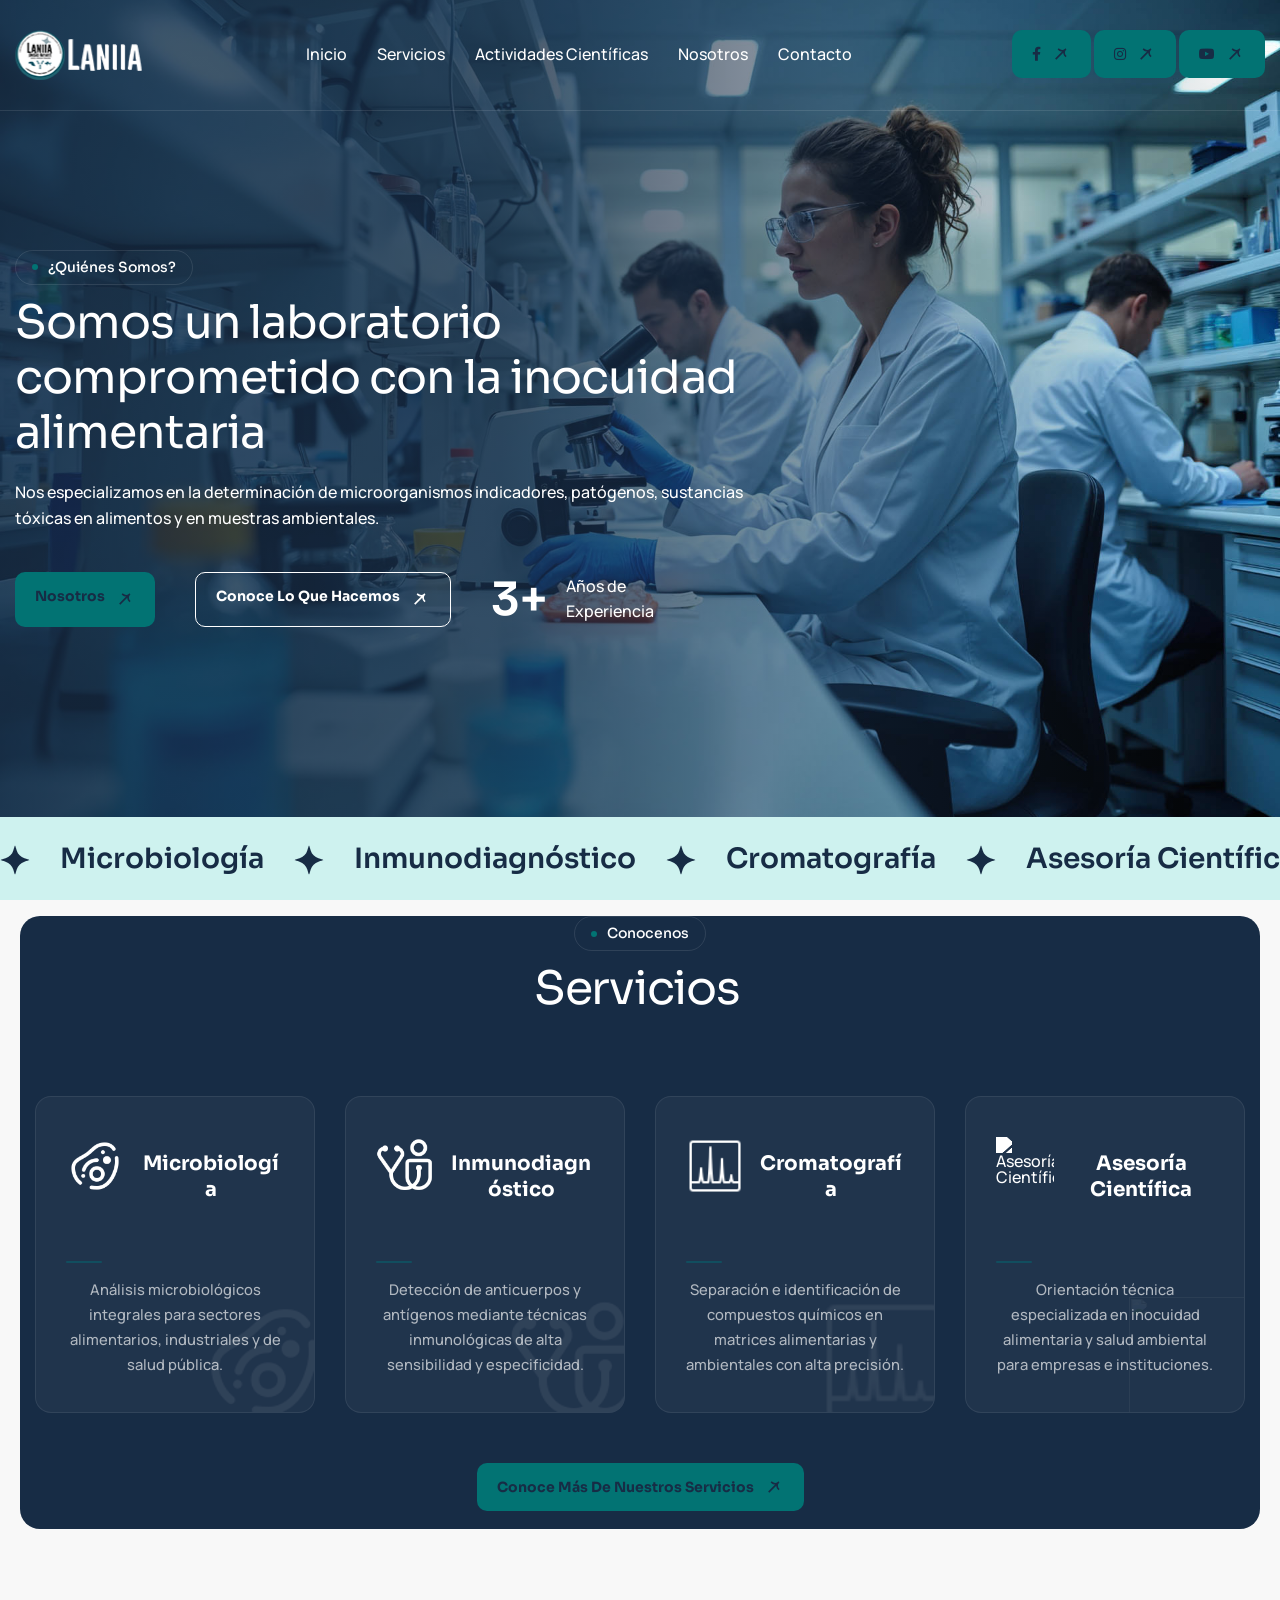
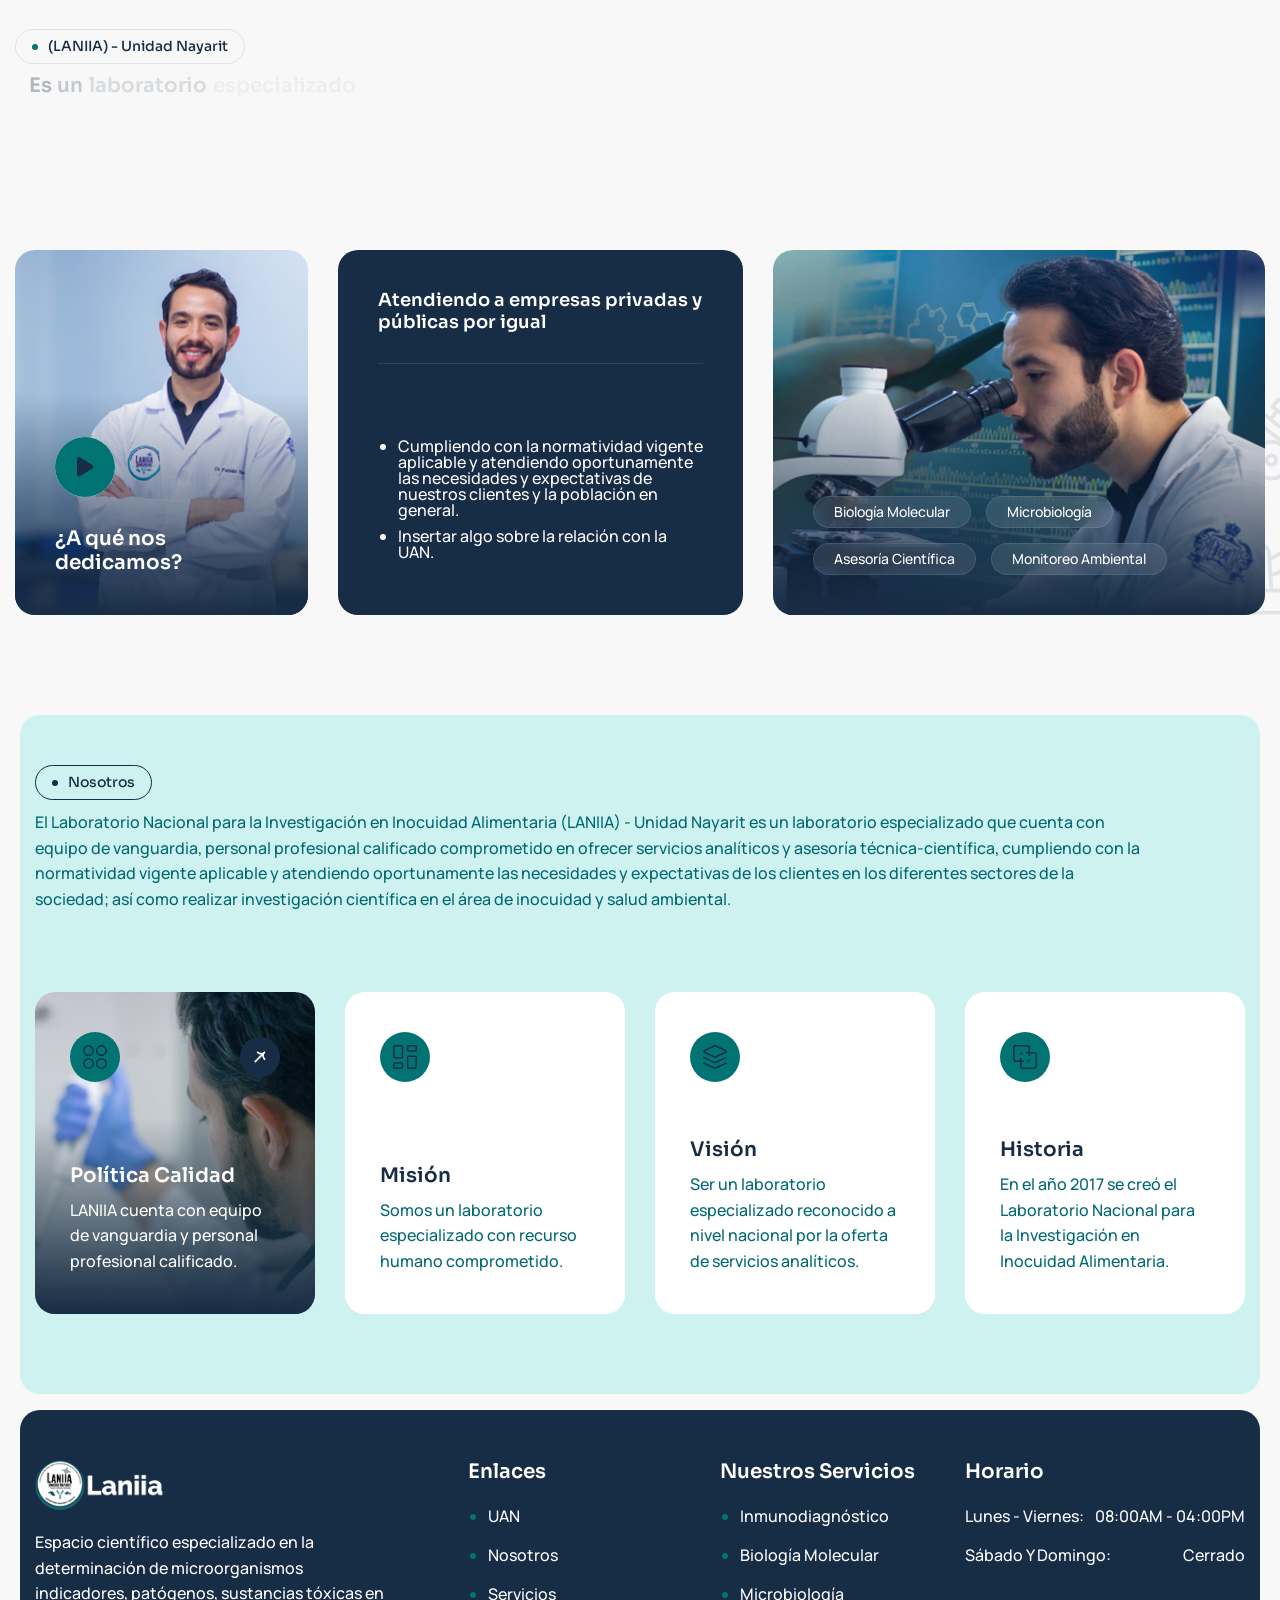
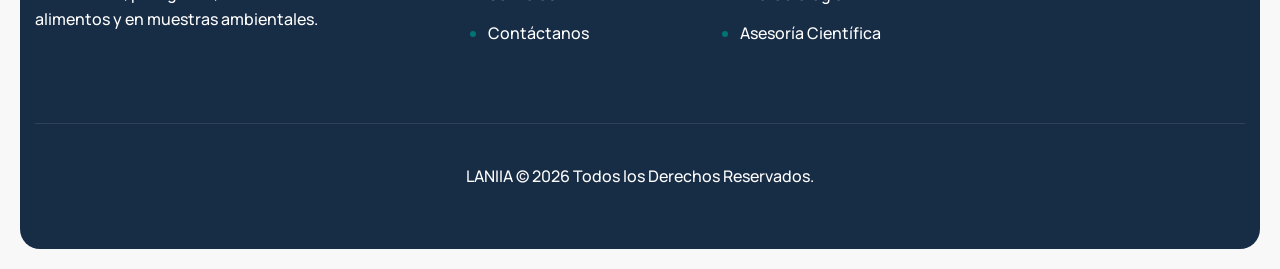
==== commit 0ff220fe: "Corección de servicios, primera parte" ====
--- a/index.html
+++ b/index.html
@@ -1,4 +1,3 @@
-
 <!DOCTYPE html>
 <html lang="es">
 <head>
@@ -36,7 +35,7 @@
 </head>
 <body>
 
-    <!--precargador loader -->
+    <!-- Precargador loader -->
 	<div class="preloader">
 		<div class="loading-container">
 			<div class="loading"></div>
@@ -60,27 +59,23 @@
 					<div class="collapse navbar-collapse main-menu">
                         <div class="nav-menu-wrapper">
                             <ul class="navbar-nav mr-auto" id="menu">
-                                <li class="nav-item"><a class="nav-link" href="">Inicio</a>
-                                    
-                                </li>
+                                <li class="nav-item"><a class="nav-link" href="">Inicio</a></li>
                                 <li class="nav-item"><a class="nav-link" href="pg/servicios.html">Servicios</a></li>
                                 <li class="nav-item"><a class="nav-link" href="pg/actividadesCientificas.html">Actividades científicas</a></li>
-                                <li class="nav-item"><a class="nav-link" href="pg/equipo.html">Nosotros</a>
-                               
-                                </li>
+                                <li class="nav-item"><a class="nav-link" href="pg/equipo.html">Nosotros</a></li>
                                 <li class="nav-item"><a class="nav-link" href="pg/contactanos.html">Contacto</a></li>
                             </ul>
                         </div>
                         
-                        <!-- Botón Header  inicia -->
+                        <!-- Botón Header inicia -->
                         <div class="header-btn">
                             <a href="https://www.facebook.com/LANIIANAY" target="_blank" rel="noopener" class="btn-default btn-highlighted" title="Facebook LANIIA"><i class="fa-brands fa-facebook-f"></i></a>
                             <a href="https://www.instagram.com/laniia.uan/" target="_blank" rel="noopener" class="btn-default btn-highlighted" title="Instagram LANIIA"><i class="fa-brands fa-instagram"></i></a>
                             <a href="https://www.youtube.com/@laniia-nayarit/videos" target="_blank" rel="noopener" class="btn-default btn-highlighted" title="YouTube LANIIA"><i class="fa-brands fa-youtube"></i></a>
                         </div>
-                        <!-- Botón Header  termina -->
+                        <!-- Botón Header termina -->
 					</div>
-					<!-- menu principal termina -->
+					<!-- Menu principal termina -->
 					<div class="navbar-toggle"></div>
 				</div>
 			</nav>
@@ -89,12 +84,10 @@
 	</header>
 	<!-- Header termina -->
 
-    <!-- Hero Seccción inicia -->
+    <!-- Hero Sección inicia -->
     <div class="hero hero-video dark-section">
         <!-- Video inicia -->
         <div class="hero-bg-video">
-            <!-- Selfhosted Video inicia -->
-            <!-- <video autoplay muted loop id="myvideo"><source src="images/hero-bg-video.mp4" type="video/mp4"></video> -->
             <video autoplay muted loop id="myvideo"><source src="https://demo.awaikenthemes.com/assets/videos/labrix-video.mp4" type="video/mp4"></video>
         </div>
         <!-- Video termina -->
@@ -133,7 +126,6 @@
 
     <!-- Scrolling Ticker Sección inicia -->
     <div class="our-scrolling-ticker">
-        <!-- Scrolling Ticker inicia -->
         <div class="scrolling-ticker-box">
             <div class="scrolling-content">
                 <span><img src="images/icon-sparkle.svg" alt="">Microbiología</span>
@@ -146,7 +138,6 @@
                 <span><img src="images/icon-sparkle.svg" alt="">Líneas de Investigación</span>
                 <span><img src="images/icon-sparkle.svg" alt="">Divulgación</span>
             </div>
-
             <div class="scrolling-content">
                 <span><img src="images/icon-sparkle.svg" alt="">Microbiología</span>
                 <span><img src="images/icon-sparkle.svg" alt="">Inmunodiagnóstico</span>
@@ -159,91 +150,151 @@
                 <span><img src="images/icon-sparkle.svg" alt="">Divulgación</span>
             </div>
         </div>
-        <!-- Scrolling Ticker termina -->
     </div>
     <!-- Scrolling Ticker sección termina -->
+
+    <br>
+<!-- Sección Servicios inicia -->
+<div class="our-t bg-section dark-section parallaxie">
+    <div class="container">
+
+        <div class="row section-row align-items-center">
+            <div class="col-lg-12">
+                <div class="section-title section-title-center">
+                    <h3 class="wow fadeInUp">Conocenos</h3>
+                    <h2 class="text-anime-style-3" data-cursor="-opaque">Servicios</h2>
+                </div>
+            </div>
+        </div>
+
+        <div class="row g-4 justify-content-center">
+
+            <!-- Tarjeta 1 -->
+            <div class="col-lg-3 col-md-6 wow fadeInUp" data-wow-delay="0.1s">
+                <div class="service-card h-100">
+                    <img class="service-card-bg-icon" src="images/Icono_Microbiologia.png" alt="">
+                    <div class="service-card-header">
+                        <img class="service-card-icon" src="images/Icono_Microbiologia.png" alt="Microbiología">
+                        <h3>Microbiología</h3>
+                    </div>
+                    <div class="service-card-body">
+                        <div class="service-card-divider"></div>
+                        <p>Análisis microbiológicos integrales para sectores alimentarios, industriales y de salud pública.</p>
+                    </div>
+                </div>
+            </div>
+
+            <!-- Tarjeta 2 -->
+            <div class="col-lg-3 col-md-6 wow fadeInUp" data-wow-delay="0.2s">
+                <div class="service-card h-100">
+                    <img class="service-card-bg-icon" src="images/Icono_Inmunodiagnostico.png" alt="">
+                    <div class="service-card-header">
+                        <img class="service-card-icon" src="images/Icono_Inmunodiagnostico.png" alt="Inmunodiagnóstico">
+                        <h3>Inmunodiagnóstico</h3>
+                    </div>
+                    <div class="service-card-body">
+                        <div class="service-card-divider"></div>
+                        <p>Detección de anticuerpos y antígenos mediante técnicas inmunológicas de alta sensibilidad y especificidad.</p>
+                    </div>
+                </div>
+            </div>
+
+            <!-- Tarjeta 3 -->
+            <div class="col-lg-3 col-md-6 wow fadeInUp" data-wow-delay="0.3s">
+                <div class="service-card h-100">
+                    <img class="service-card-bg-icon" src="images/Icono_Cromatografia.png" alt="">
+                    <div class="service-card-header">
+                        <img class="service-card-icon" src="images/Icono_Cromatografia.png" alt="Cromatografía">
+                        <h3>Cromatografía</h3>
+                    </div>
+                    <div class="service-card-body">
+                        <div class="service-card-divider"></div>
+                        <p>Separación e identificación de compuestos químicos en matrices alimentarias y ambientales con alta precisión.</p>
+                    </div>
+                </div>
+            </div>
+
+            <!-- Tarjeta 4 -->
+            <div class="col-lg-3 col-md-6 wow fadeInUp" data-wow-delay="0.4s">
+                <div class="service-card h-100">
+                    <img class="service-card-bg-icon" src="images/Icono_Asesoria_Cientifica.png" alt="">
+                    <div class="service-card-header">
+                        <img class="service-card-icon" src="images/Icono_Asesoria_Cientifica.png" alt="Asesoría Científica">
+                        <h3>Asesoría Científica</h3>
+                    </div>
+                    <div class="service-card-body">
+                        <div class="service-card-divider"></div>
+                        <p>Orientación técnica especializada en inocuidad alimentaria y salud ambiental para empresas e instituciones.</p>
+                    </div>
+                </div>
+            </div>
+
+        </div>
+
+        <div class="row">
+            <div class="col-lg-12 text-center" style="margin-top: 50px;">
+                <a href="#" class="btn-default" title="Conoce más de nuestros servicios">Conoce más de nuestros servicios</a>
+            </div>
+        </div>
+        <br>
+
+    </div>
+</div>
+<!-- Sección Servicios termina -->
 
     <!-- About Us Section inicia -->
     <div class="about-us">
         <div class="container">
+
             <div class="row section-row align-items-center">
                 <div class="col-lg-12">
-                    <!-- Section Title inicia -->
                     <div class="section-title">
-                       <h3 class="wow fadeInUp">(LANIIA)- Unidad Nayarit </h3>
-                       <h5 class="text-anime-style-1" data-cursor="-opaque">Es un laboratorio especializado que cuenta con equipo de vanguardia, personal profesional calificado comprometido en ofrecer servicios analíticos y asesoría técnica-científica cumpliendo con la normatividad vigente aplicable y atendiendo oportunamente las necesidades y expectativas de los clientes en los diferentes sectores de la sociedad; así como realizar investigación científica en el área de inocuidad y salud ambiental.</h5>
-                    </div>
-                    <!-- Section Title termina -->
-                </div>
-
+                        <h3 class="wow fadeInUp">(LANIIA) - Unidad Nayarit</h3>
+                        <h5 class="text-anime-style-1" data-cursor="-opaque">Es un laboratorio especializado que cuenta con equipo de vanguardia, personal profesional calificado comprometido en ofrecer servicios analíticos y asesoría técnica-científica cumpliendo con la normatividad vigente aplicable y atendiendo oportunamente las necesidades y expectativas de los clientes en los diferentes sectores de la sociedad; así como realizar investigación científica en el área de inocuidad y salud ambiental.</h5>
+                    </div>
+                </div>
             </div>
 
             <div class="row align-items-center">
                 <div class="col-lg-12">
-                    <!-- About Us Images inicia -->
                     <div class="about-us-boxes">
-                        <!-- About Image Content Box inicia -->
+
                         <div class="about-image-content-box-1">
-                            <!-- About Us Image inicia -->
                             <div class="about-image">
                                 <figure>
-                                    <img src="images/about-us-image-1.jpg" alt="">
+                                    <img src="images/about-us-image-1.jpg" alt="Imagen sobre LANIIA">
                                 </figure>
                             </div>
-                            <!-- About Us Image termina -->
-
-                            <!-- About Image Content inicia -->
                             <div class="about-image-content">
-                                <!-- Video Play Button inicia -->
                                 <div class="video-play-button">
-                                    <a href="https://www.youtube.com/watch?v=TxXMPErvRkw"  class="popup-video" data-cursor-text="Ver" title="Ver video institucional de LANIIA">
+                                    <a href="https://www.youtube.com/watch?v=TxXMPErvRkw" class="popup-video" data-cursor-text="Ver" title="Ver video institucional de LANIIA">
                                         <i class="fa-solid fa-play"></i>
                                     </a>
                                 </div>
-                                <!-- Video Play Button termina -->
-
-                                <!-- About Video Title inicia -->
                                 <div class="about-video-title">
                                     <h3>¿A qué nos dedicamos?</h3>
                                 </div>
-                                <!-- About Video Title termina -->
-                            </div>
-                            <!-- About Image Content termina -->
-                        </div>
-                        <!-- About Image Content Box termina -->
-                        
-                        <!-- About Counter Box inicia -->
+                            </div>
+                        </div>
+
                         <div class="about-counter-box">
-                            <!-- About Counter Title inicia -->
                             <div class="about-counter-title">
-                                <h2><span class="counter">5</span>M+</h2>
-                                <h3>Entre empresas Privadas y Gubernamentales</h3>
-                            </div>
-                            <!-- About Counter Title termina -->
-
-                            <!-- About Counter Content inicia -->
+                                <h3>Atendiendo a empresas privadas y públicas por igual</h3>
+                            </div>
                             <div class="about-counter-content">
                                 <ul>
-                                    <li>Cumpliendo con la normatividad vigente aplicable y atterminaiterminao oportunamente las necesidades y expectativas de nuestros clientes y la población en general </li>
-                                    <br><br>
-                                    <li>Insertar algo sobre la relación con la UAN</li>
-                                <ul>
-                                    <li>Cumpliendo con la normatividad vigente aplicable y atterminaiterminao oportunamente las necesidades y expectativas de nuestros clientes y la población en general </li>
-                                    <li>Insertar algo sobre la relación con la UAN</li>
+                                    <li>Cumpliendo con la normatividad vigente aplicable y atendiendo oportunamente las necesidades y expectativas de nuestros clientes y la población en general.</li>
+                                    <li>Insertar algo sobre la relación con la UAN.</li>
                                 </ul>
-                        <!-- About Counter Box termina -->
-
-                        <!-- About Image Content Box inicia -->
+                            </div>
+                        </div>
+
                         <div class="about-image-content-box-2">
-                            <!-- About Us Image inicia -->
                             <div class="about-image">
                                 <figure>
-                                    <img src="images/about-us-image-2.jpg" alt="">
+                                    <img src="images/about-us-image-2.jpg" alt="Servicios LANIIA">
                                 </figure>
                             </div>
-                            <!-- About Us Image termina -->
-
-                            <!-- About Image Content inicia -->
                             <div class="about-image-content">
                                 <ul>
                                     <li>Biología Molecular</li>
@@ -252,13 +303,12 @@
                                     <li>Monitoreo Ambiental</li>
                                 </ul>
                             </div>
-                            <!-- About Image Content termina -->
-                        </div>
-                        <!-- About Image Content Box termina -->
-                    </div>    
-                    <!-- About Us Images termina -->
-                </div>
-            </div>
+                        </div>
+
+                    </div>
+                </div>
+            </div>
+
         </div>
     </div>
     <!-- About Us Section termina -->
@@ -266,175 +316,106 @@
     <!-- Our Services Section inicia -->
     <div class="our-services bg-section">
         <div class="container">
+
             <div class="row section-row align-items-center">
-
                 <div class="col-lg-11">
-                    <!-- Section Title Content inicia -->
-                     <div class="section-title">
+                    <div class="section-title">
                         <h3 class="wow fadeInUp">Nosotros</h3>
-                     </div>
+                    </div>
                     <div class="section-title-content wow fadeInUp" data-wow-delay="0.2s">
-                        <p>El Laboratorio Nacional para la Investigación en Inocuidad Alimentaria (LANIIA)- Unidad Nayarit es un laboratorio especializado que cuenta con equipo de vanguardia, personal profesional calificado comprometido en ofrecer servicios analíticos y asesoría técnica-científica, cumpliterminao con la normatividad vigente aplicable y atterminaiterminao oportunamente las necesidades y expectativas de los clientes en los diferentes sectores de la sociedad; así como realizar investigación científica en el área de inocuidad y salud ambiental.</p>
-                    </div>
-                    <!-- Section Content Button termina -->
+                        <p>El Laboratorio Nacional para la Investigación en Inocuidad Alimentaria (LANIIA) - Unidad Nayarit es un laboratorio especializado que cuenta con equipo de vanguardia, personal profesional calificado comprometido en ofrecer servicios analíticos y asesoría técnica-científica, cumpliendo con la normatividad vigente aplicable y atendiendo oportunamente las necesidades y expectativas de los clientes en los diferentes sectores de la sociedad; así como realizar investigación científica en el área de inocuidad y salud ambiental.</p>
+                    </div>
                 </div>
             </div>
 
             <div class="row service-list">
+
                 <div class="col-lg-3 col-md-6">
-                    <!-- Service Item inicia -->
                     <div class="service-item active wow fadeInUp">
-                        <!-- Service Image inicia -->
                         <div class="service-image">
                             <img src="images/service-1.jpg" alt="">
                         </div>
-                        <!-- Service Image termina -->
-
-                        <!-- Service Body inicia -->
                         <div class="service-body">
-                            <!-- Service Body Header inicia -->
                             <div class="service-body-header">
-                                <!-- Icon Box inicia -->
                                 <div class="icon-box">
-                                    <img src="images/icon-service-1.svg" alt="">  
-                                </div>
-                                <!-- Icon Box termina -->
-
-                                <!-- Service Readmore Button inicia -->
+                                    <img src="images/icon-service-1.svg" alt="">
+                                </div>
                                 <div class="service-readmore-btn">
                                     <a href="" title="Leer más sobre Política Calidad"><img src="images/arrow-white.svg" alt="Leer más sobre Política Calidad"></a>
                                 </div>
-                                <!-- Service Readmore Button termina -->
-                            </div>
-                            <!-- Service Body Header termina -->                         
-                            
-                            <!-- Service Content inicia -->
+                            </div>
                             <div class="service-content">
                                 <h3><a href="">Política Calidad</a></h3>
                                 <p>LANIIA cuenta con equipo de vanguardia y personal profesional calificado.</p>
                             </div>
-                            <!-- Service Content termina -->
-                        </div>
-                        <!-- Service Body termina -->
-                    </div>
-                    <!-- Service Item termina -->
-                </div>
-                
+                        </div>
+                    </div>
+                </div>
+
                 <div class="col-lg-3 col-md-6">
-                    <!-- Service Item inicia -->
                     <div class="service-item wow fadeInUp" data-wow-delay="0.2s">
-                        <!-- Service Image inicia -->
                         <div class="service-image">
                             <img src="images/service-2.jpg" alt="">
                         </div>
-                        <!-- Service Image termina -->
-
-                        <!-- Service Body inicia -->
                         <div class="service-body">
-                            <!-- Service Body Header inicia -->
                             <div class="service-body-header">
-                                <!-- Icon Box inicia -->
                                 <div class="icon-box">
-                                    <img src="images/icon-service-2.svg" alt="">  
-                                </div>
-                                <!-- Icon Box termina -->
-
-                                <!-- Service Readmore Button inicia -->
+                                    <img src="images/icon-service-2.svg" alt="">
+                                </div>
                                 <div class="service-readmore-btn">
                                     <a href="" title="Leer más sobre Misión"><img src="images/arrow-white.svg" alt="Leer más sobre Misión"></a>
                                 </div>
-                                <!-- Service Readmore Button termina -->
-                            </div>
-                            <!-- Service Body Header termina -->                         
-                            
-                            <!-- Service Content inicia -->
+                            </div>
                             <div class="service-content">
                                 <h3><a href="">Misión</a></h3>
-                                <p>Somos un laboratorio especializado con recurso humano comprometido</p>
-                            </div>
-                            <!-- Service Content termina -->
-                        </div>
-                        <!-- Service Body termina -->
-                    </div>
-                    <!-- Service Item termina -->
+                                <p>Somos un laboratorio especializado con recurso humano comprometido.</p>
+                            </div>
+                        </div>
+                    </div>
                 </div>
 
                 <div class="col-lg-3 col-md-6">
-                    <!-- Service Item inicia -->
                     <div class="service-item wow fadeInUp" data-wow-delay="0.4s">
-                        <!-- Service Image inicia -->
                         <div class="service-image">
                             <img src="images/service-3.jpg" alt="">
                         </div>
-                        <!-- Service Image termina -->
-
-                        <!-- Service Body inicia -->
                         <div class="service-body">
-                            <!-- Service Body Header inicia -->
                             <div class="service-body-header">
-                                <!-- Icon Box inicia -->
                                 <div class="icon-box">
-                                    <img src="images/icon-service-3.svg" alt="">  
-                                </div>
-                                <!-- Icon Box termina -->
-
-                                <!-- Service Readmore Button inicia -->
+                                    <img src="images/icon-service-3.svg" alt="">
+                                </div>
                                 <div class="service-readmore-btn">
                                     <a href="" title="Leer más sobre Visión"><img src="images/arrow-white.svg" alt="Leer más sobre Visión"></a>
                                 </div>
-                                <!-- Service Readmore Button termina -->
-                            </div>
-                            <!-- Service Body Header termina -->                         
-                            
-                            <!-- Service Content inicia -->
+                            </div>
                             <div class="service-content">
                                 <h3><a href="">Visión</a></h3>
-                                <p>Ser un laboratorio especializado reconocido a nivel nacional por la oferta de servicios analíticos</p>
-                            </div>
-                            <!-- Service Content termina -->
-                        </div>
-                        <!-- Service Body termina -->
-                    </div>
-                    <!-- Service Item termina -->
+                                <p>Ser un laboratorio especializado reconocido a nivel nacional por la oferta de servicios analíticos.</p>
+                            </div>
+                        </div>
+                    </div>
                 </div>
 
                 <div class="col-lg-3 col-md-6">
-                    <!-- Service Item inicia -->
                     <div class="service-item wow fadeInUp" data-wow-delay="0.6s">
-                        <!-- Service Image inicia -->
                         <div class="service-image">
                             <img src="images/service-4.jpg" alt="">
                         </div>
-                        <!-- Service Image termina -->
-
-                        <!-- Service Body inicia -->
                         <div class="service-body">
-                            <!-- Service Body Header inicia -->
                             <div class="service-body-header">
-                                <!-- Icon Box inicia -->
                                 <div class="icon-box">
-                                    <img src="images/icon-service-4.svg" alt="">  
-                                </div>
-                                <!-- Icon Box termina -->
-
-                                <!-- Service Readmore Button inicia -->
+                                    <img src="images/icon-service-4.svg" alt="">
+                                </div>
                                 <div class="service-readmore-btn">
                                     <a href="" title="Leer más sobre Historia"><img src="images/arrow-white.svg" alt="Leer más sobre Historia"></a>
                                 </div>
-                                <!-- Service Readmore Button termina -->
-                            </div>
-                            <!-- Service Body Header termina -->                         
-                            
-                            <!-- Service Content inicia -->
+                            </div>
                             <div class="service-content">
                                 <h3><a href="">Historia</a></h3>
-                                <p>En el año 21017 se creó el Laboratorio Nacional para la Investigación en Inocuidad Alimentaria</p>
-                            </div>
-                            <!-- Service Content termina -->
-                        </div>
-                        <!-- Service Body termina -->
-                    </div>
-                    <!-- Service Item termina -->
+                                <p>En el año 2017 se creó el Laboratorio Nacional para la Investigación en Inocuidad Alimentaria.</p>
+                            </div>
+                        </div>
+                    </div>
                 </div>
 
             </div>
@@ -442,190 +423,26 @@
     </div>
     <!-- Our Services Section termina -->
 
-    <!-- Our Testimonial Section inicia -->
-    <div class="our-t bg-section dark-section parallaxie">
-        <div class="container">
-            <div class="row section-row align-items-center">
-                <div class="col-lg-12">
-                    <!-- Section Title inicia -->
-                    <div class="section-title section-title-center">
-                        <h3 class="wow fadeInUp">Participantes</h3>
-                        <h2 class="text-anime-style-3" data-cursor="-opaque">De nuestros Proyectos</h2>
-                    </div>
-                    <!-- Section Title termina -->
-                </div>
-            </div>
-
-            <div class="row">
-                <div class="col-lg-12">
-                    <!-- Testimonial Slider inicia -->
-                    <div class="testimonial-slider">
-                        <div class="swiper">
-                            <div class="swiper-wrapper" data-cursor-text="desliza">
-                                <!-- Testimonial Slide inicia -->
-                                <div class="swiper-slide">
-                                    <div class="testimonial-item">
-                                        <div class="author-image">
-                                            <figure class="image-anime">
-                                                <img src="images/author-1.jpg" alt="">
-                                            </figure>
-  
-                                        </div>
-                                        <div class="testimonial-content">
-                                            <div class="testimonial-quote">
-                                                <img src="images/testimonial-quote.svg" alt="">
-                                            </div>
-                                            <div class="testimonial-info">
-                                                <p>Actualmente es Secretario de Investigación y Posgrado de la Universidad Autónoma de Nayarit. Es integrante del Sistema Nacional de Investigadores</p>
-                                            </div>
-                                            <div class="author-content">
-                                                <h3>Dr. Ivan Manuel Girón Pérez</h3>
-                                                <p>Fundador Signatario</p>
-                                            </div>
-                                        </div>
-                                    </div>
-                                </div>
-                                <!-- Testimonial Slide termina -->
-                                
-                                <!-- Testimonial Slide inicia -->
-                                <div class="swiper-slide">
-                                    <div class="testimonial-item">
-                                        <div class="author-image">
-                                            <figure class="image-anime">
-                                                <img src="images/author-2.jpg" alt="">
-                                            </figure>
-  
-                                        </div>
-                                        <div class="testimonial-content">
-                                            <div class="testimonial-quote">
-                                                <img src="images/testimonial-quote.svg" alt="">
-                                            </div>
-                                            <div class="testimonial-info">
-                                                <p>Formación académica: Licenciatura en Químico Fármaco Biólogo (2012) y Maestría en Ciencias Biológico Agropecuarias por la Universidad Autónoma de Nayarit (2015).</p>
-                                            </div>
-                                            <div class="author-content">
-                                                <h3>Dra. Gladys Alejandra Toledo Ibarra</h3>
-                                                <p>Administración - Coordinación</p>
-                                            </div>
-                                        </div>
-                                    </div>
-                                </div>
-                                <!-- Testimonial Slide termina -->
-                                
-                                <!-- Testimonial Slide inicia -->
-                                <div class="swiper-slide">
-                                    <div class="testimonial-item">
-                                        <div class="author-image">
-                                            <figure class="image-anime">
-                                                <img src="images/team-3.jpg" alt="">
-                                            </figure>
-  
-                                        </div>
-                                        <div class="testimonial-content">
-                                            <div class="testimonial-quote">
-                                                <img src="images/testimonial-quote.svg" alt="">
-                                            </div>
-                                            <div class="testimonial-info">
-                                                <p>Doctorado en Ciencia y Tecnología en Biotecnología Productiva por el Centro de Investigación y Asistencia en Tecnología y Diseño del Estado de Jalisco. A.C. (CIATEJ).</p>
-                                            </div>
-                                            <div class="author-content">
-                                                <h3>Dra. Adela Bueno</h3>
-                                                <p>Administración - Coordinación</p>
-                                            </div>
-                                        </div>
-                                    </div>
-                                </div>
-                                <!-- Testimonial Slide termina -->
-
-                                 <!-- Testimonial Slide inicia -->
-                                <div class="swiper-slide">
-                                    <div class="testimonial-item">
-                                        <div class="author-image">
-                                            <figure class="image-anime">
-                                                <img src="images/author-3.jpg" alt="">
-                                            </figure>
-  
-                                        </div>
-                                        <div class="testimonial-content">
-                                            <div class="testimonial-quote">
-                                                <img src="images/testimonial-quote.svg" alt="">
-                                            </div>
-                                            <div class="testimonial-info">
-                                                <p>Ingeniero Bioquímico con especialidad en Biotecnología egresado del Instituto Tecnológico de Tepic.</p>
-                                            </div>
-                                            <div class="author-content">
-                                                <h3>M. en C. Ansonny Jhovanny Ojeda Durán</h3>
-                                                <p>Administración - Responsable de Ventas y Atención a clientes / Operaciones analíticas - Analista</p>
-                                            </div>
-                                        </div>
-                                    </div>
-                                </div>
-                                <!-- Testimonial Slide termina -->
-
-                                <!-- Testimonial Slide inicia -->
-                                <div class="swiper-slide">
-                                    <div class="testimonial-item">
-                                        <div class="author-image">
-                                            <figure class="image-anime">
-                                                <img src="images/team-4.jpg" alt="">
-                                            </figure>
-
-                                        </div>
-                                        <div class="testimonial-content">
-                                            <div class="testimonial-quote">
-                                                <img src="images/testimonial-quote.svg" alt="">
-                                            </div>
-                                            <div class="testimonial-info">
-                                                <p>Es doctor en ciencias en alimentos por el Tecnológico Nacional de México/Instituto Tecnológico de Tepic. Actualmente es profesor investigador de la Universidad Autónoma de Nayarit.</p>
-                                            </div>
-                                            <div class="author-content">
-                                                <h3>Dr. Francisco Fabián Razura Carmona</h3>
-                                                <p>Administración - Administrador del sistema de gestión de calidad</p>
-                                            </div>
-                                        </div>
-                                    </div>
-                                </div>
-                                <!-- Testimonial Slide termina -->
-                            </div>
-                            <div class="testimonial-pagination"></div>
-                        </div>
-                    </div>
-                    <!-- Testimonial Slider termina -->
-                </div>
-            </div>
-        </div>
-    </div>
-    <!-- Our Testimonial Section termina -->
-
-<br>
+    <br>
+
     <!-- Footer inicia -->
     <footer class="main-footer bg-section dark-section">
         <div class="container">
             <div class="row">
+
                 <div class="col-lg-4">
-                    <!-- About Footer inicia -->
                     <div class="about-footer">
-                        <!-- Footer Logo inicia -->
                         <div class="footer-logo">
-                            <img src="../images/footer-logo.svg" alt="">
-                        </div>
-                        <!-- Footer Logo termina -->
-
-                        <!-- About Footer Content inicia -->
+                            <img src="images/footer-logo.svg" alt="">
+                        </div>
                         <div class="about-footer-content">
                             <p>Espacio científico especializado en la determinación de microorganismos indicadores, patógenos, sustancias tóxicas en alimentos y en muestras ambientales.</p>
-                        </div>           
-                        <!-- About Footer Content termina -->
-
-                        
-                    </div>
-                    <!-- About Footer termina -->
+                        </div>
+                    </div>
                 </div>
 
                 <div class="col-lg-5 col-md-7">
-                    <!-- Footer Links Box inicia -->
                     <div class="footer-links-box">
-                        <!-- Footer Links inicia -->
                         <div class="footer-links">
                             <h3>Enlaces</h3>
                             <ul>
@@ -635,9 +452,6 @@
                                 <li><a href="">Contáctanos</a></li>
                             </ul>
                         </div>
-                        <!-- Footer Links termina -->
-    
-                        <!-- Footer Links inicia -->
                         <div class="footer-links">
                             <h3>Nuestros Servicios</h3>
                             <ul>
@@ -647,30 +461,25 @@
                                 <li>Asesoría Científica</li>
                             </ul>
                         </div>
-                        <!-- Footer Links termina -->
-                    </div>
-                    <!-- Footer Links Box termina -->
+                    </div>
                 </div>
 
                 <div class="col-lg-3 col-md-5">
-                    <!-- Footer Working Hour Box inicia -->
                     <div class="footer-working-hour-box footer-links">
                         <h3>Horario</h3>
                         <ul>
-                            <li>Lunes - Viernes:<span>08:00AM - 04:00PM</span></li>
-                            <li>Sábado y Domingo:<span>Cerrado</span></li>
+                            <li>Lunes - Viernes: <span>08:00AM - 04:00PM</span></li>
+                            <li>Sábado y Domingo: <span>Cerrado</span></li>
                         </ul>
                     </div>
-                    <!-- Footer Working Hour Box termina -->
                 </div>
 
                 <div class="col-lg-12">
-                    <!-- Footer Copyright inicia -->
                     <div class="footer-copyright-text">
                         <p>LANIIA © 2026 Todos los Derechos Reservados.</p>
                     </div>
-                    <!-- Footer Copyright termina -->
-                </div>
+                </div>
+
             </div>
         </div>
     </footer>
@@ -707,6 +516,6 @@
     <script src="js/wow.min.js"></script>
     <!-- menu js  -->
     <script src="js/function.js"></script>
-	<script src="https://demo.awaikenthemes.com/assets/js/theme-panel.js"></script>
+    <script src="https://demo.awaikenthemes.com/assets/js/theme-panel.js"></script>
 </body>
 </html>
--- a/css/custom.css
+++ b/css/custom.css
@@ -1108,7 +1108,110 @@
 	color: var(--white-color);
 	margin: 0;
 }
-
+.service-card-header {
+    display: flex;
+    align-items: center;
+    gap: 14px;
+    margin-bottom: 14px;
+    position: relative;
+    z-index: 1;
+}
+
+.service-card-header h3 {
+    margin-bottom: 0;
+	color: #fff;
+	flex: 1;
+    min-width: 0;
+    line-height: 1.3;
+    word-break: break-word;
+}
+.service-card {
+    position: relative;
+    overflow: hidden;
+    background: rgba(255, 255, 255, 0.04);
+    border: 1px solid rgba(255, 255, 255, 0.08);
+    border-radius: 16px;
+    padding: 40px 30px 35px;
+    transition: all 0.4s ease;
+    z-index: 1;
+}
+
+.service-card::before {
+    content: '';
+    position: absolute;
+    inset: 0;
+    background: linear-gradient(135deg, rgba(255,255,255,0.06) 0%, transparent 60%);
+    border-radius: 16px;
+    transition: opacity 0.4s ease;
+    opacity: 0;
+    z-index: 0;
+}
+
+.service-card:hover::before {
+    opacity: 1;
+}
+
+.service-card:hover {
+    transform: translateY(-6px);
+    border-color: rgba(255, 255, 255, 0.2);
+    box-shadow: 0 20px 60px rgba(0, 0, 0, 0.3);
+}
+
+.service-card-bg-icon {
+    position: absolute;
+    bottom: -15px;
+    right: -15px;
+    width: 130px;
+    height: 130px;
+    object-fit: contain;
+    opacity: 0.07;
+    transition: all 0.4s ease;
+    z-index: 0;
+    pointer-events: none;
+}
+
+.service-card:hover .service-card-bg-icon {
+    opacity: 0.13;
+    transform: scale(1.08) rotate(-5deg);
+}
+
+.service-card-icon {
+    width: 58px;
+    height: 58px;
+    object-fit: contain;
+    margin-bottom: 22px;
+    position: relative;
+    z-index: 1;
+    filter: brightness(0) invert(1);
+}
+
+.service-card-body {
+    position: relative;
+    z-index: 1;
+}
+
+.service-card-body h3 {
+    font-size: 1.2rem;
+    font-weight: 700;
+    margin-bottom: 12px;
+    color: #fff;
+}
+
+.service-card-body p {
+    font-size: 0.92rem;
+    line-height: 1.7;
+    color: rgba(255, 255, 255, 0.65);
+    margin-bottom: 0;
+}
+
+.service-card-divider {
+    width: 36px;
+    height: 2px;
+    background: currentColor;
+    margin-bottom: 14px;
+    opacity: 0.5;
+    border-radius: 2px;
+}
 .satisfy-client-content h3{
 	font-size: 16px;
 	font-weight: 600;
@@ -1131,6 +1234,32 @@
 	border-radius: 50%;
 	animation: infiniterotate 20s infinite linear;
 }
+
+/* Override cards en página de servicios */
+.services-section .service-card {
+    background: rgba(255, 255, 255, 0.04) !important;
+    color: rgba(255, 255, 255, 0.85) !important;
+    border: 1px solid rgba(255, 255, 255, 0.08);
+    border-radius: 16px;
+}
+
+.services-section .service-card h3 {
+    color: #fff !important;
+}
+
+.services-section .service-card p {
+    color: rgba(255, 255, 255, 0.65) !important;
+}
+
+.services-section .service-card .btn-service {
+    color: rgba(255, 255, 255, 0.85) !important;
+    border-color: rgba(255, 255, 255, 0.2) !important;
+}
+
+.services-section .service-card .service-card-divider {
+    background: rgba(255, 255, 255, 0.3);
+}
+
 
 @keyframes infiniterotate{
     from{
@@ -1156,14 +1285,19 @@
 	z-index: 1;
 }
 
-.scrolling-ticker-box{
-	--gap: 30px;
-	position: relative;
-	display: flex;
-	overflow: hidden;
-	user-select: none;
-	gap: var(--gap);
-	align-items: center;
+.scrolling-ticker-box {
+    --gap: 30px;
+    position: relative;
+    display: flex;
+    overflow: hidden;
+    gap: var(--gap);
+    align-items: center;
+
+    /* Corrección para Safari y otros navegadores */
+    -webkit-user-select: none; /* Safari e iOS */
+    -moz-user-select: none;    /* Firefox antiguo */
+    -ms-user-select: none;     /* Internet Explorer/Edge antiguo */
+    user-select: none;         /* Estándar (Chrome, Edge, Firefox moderno) */
 }
 
 .scrolling-content{
@@ -1449,8 +1583,8 @@
 	color: var(--white-color);
 	border: 1px solid var(--dark-divider-color);
 	background: var(--dark-divider-color);
+	-webkit-backdrop-filter: blur(7px);
 	backdrop-filter: blur(7px);
-	-webkit-backdrop-filter: blur(7px);
 	border-radius: 30px;
 	padding: 7px 20px;
 	transition: all 0.4s ease-in-out;
@@ -1693,8 +1827,8 @@
 	display: block;
 	background: var(--dark-divider-color);
 	border: 1px solid var(--dark-divider-color);
+	-webkit-backdrop-filter: blur(25px);
 	backdrop-filter: blur(25px);
-	-webkit-backdrop-filter: blur(25px);
 	border-radius: 10px;
 	padding: 25px;
 }
@@ -1850,8 +1984,8 @@
     font-weight: 600;
     color: var(--primary-color);
     background: var(--accent-color);
+    -webkit-background-clip: text;
     background-clip: text;
-    -webkit-background-clip: text;
     -webkit-text-stroke: 2px transparent;
 	border-bottom: 1px solid var(--dark-divider-color);
 	padding-bottom: 20px;
@@ -4613,8 +4747,8 @@
 	border: 1px solid var(--dark-divider-color);
 	border-radius: 20px;
 	padding: 30px;
-	backdrop-filter: blur(7px);
-    -webkit-backdrop-filter: blur(7px);
+	-webkit-backdrop-filter: blur(7px);
+    backdrop-filter: blur(7px);
 	z-index: 1;
 }
 
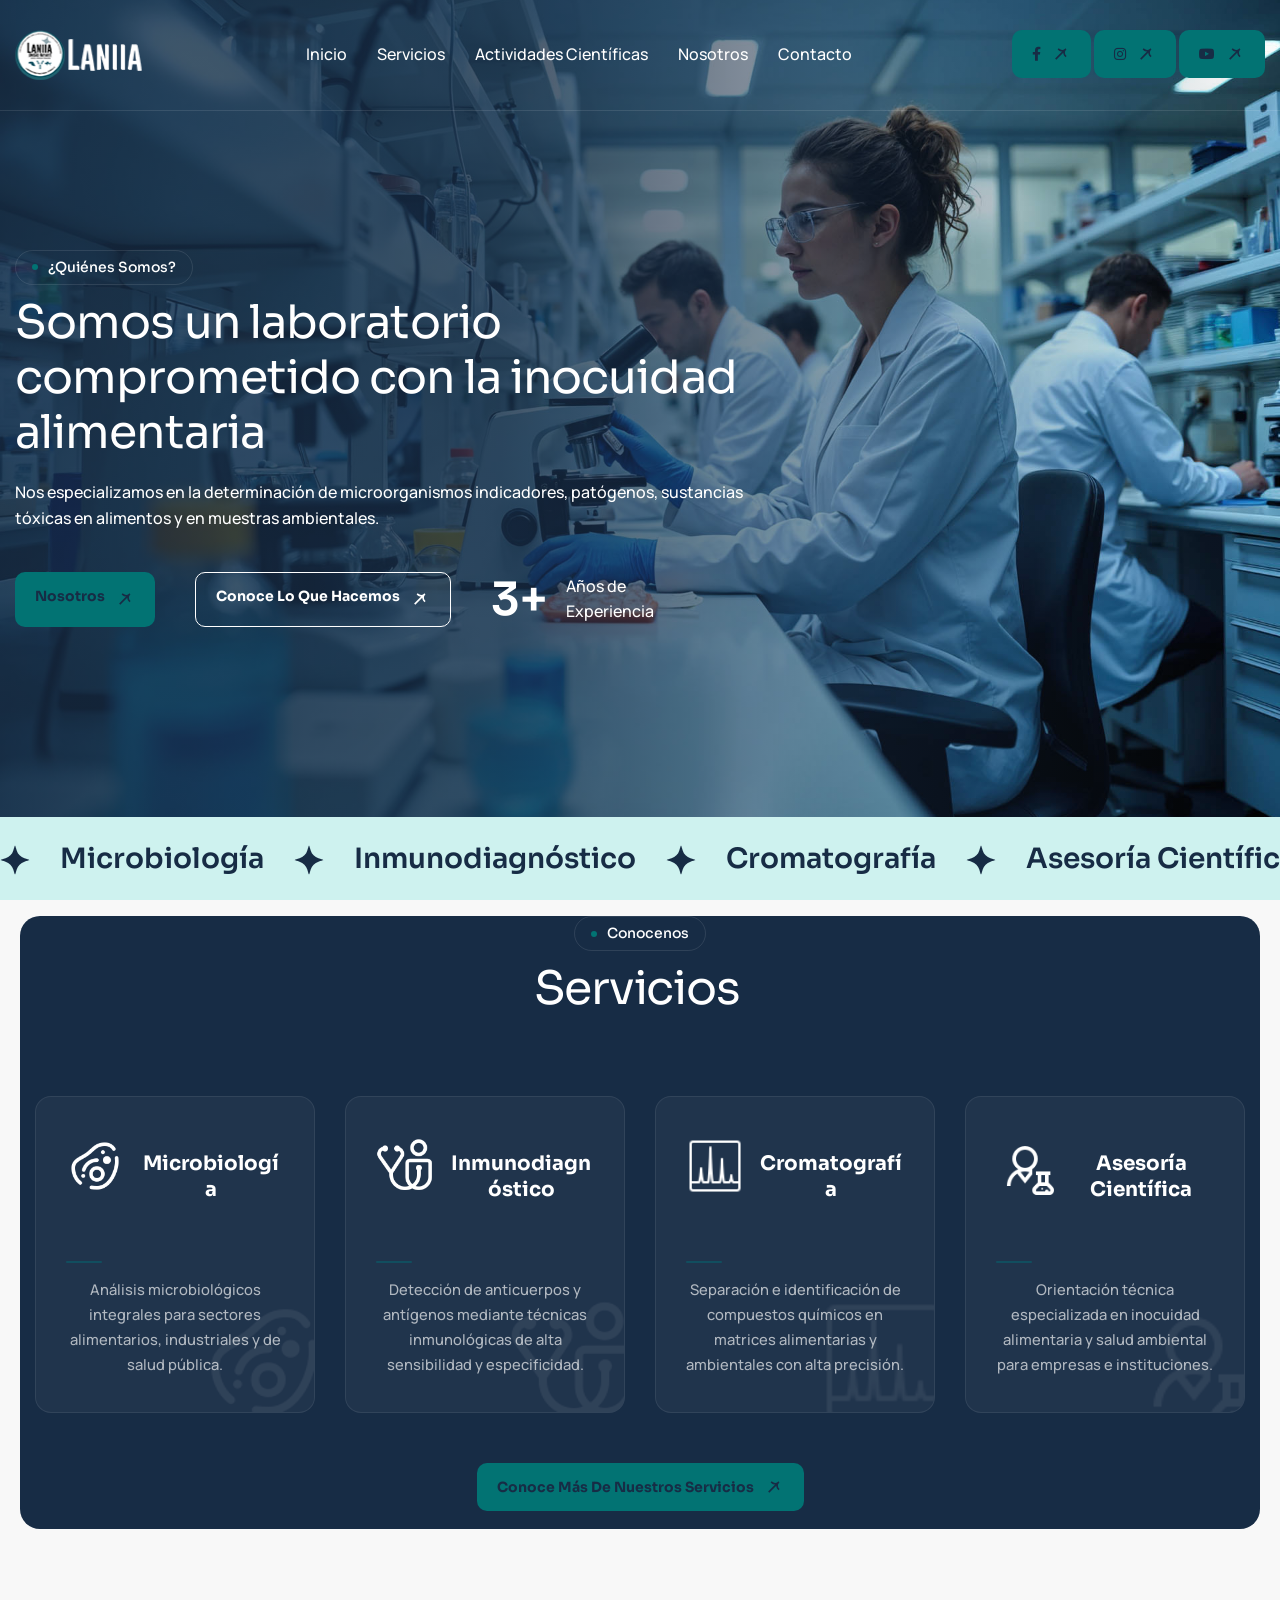
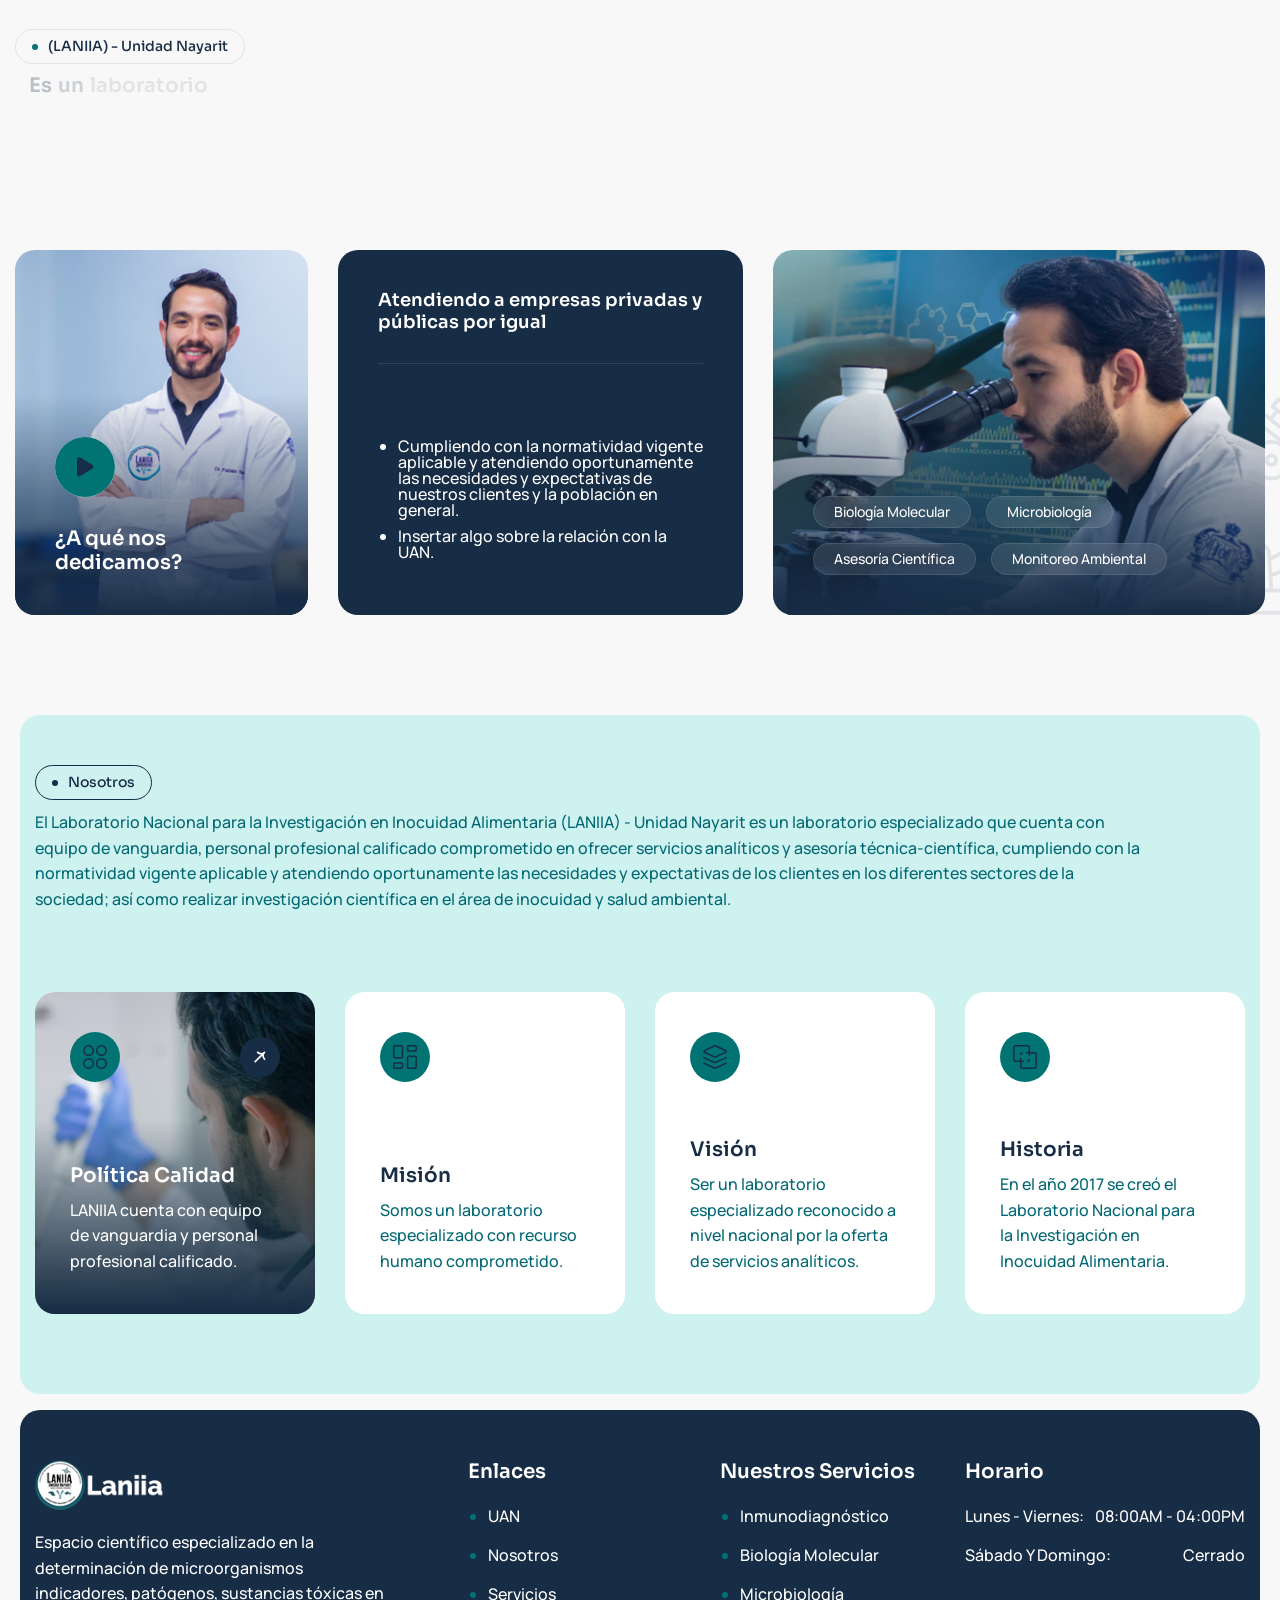
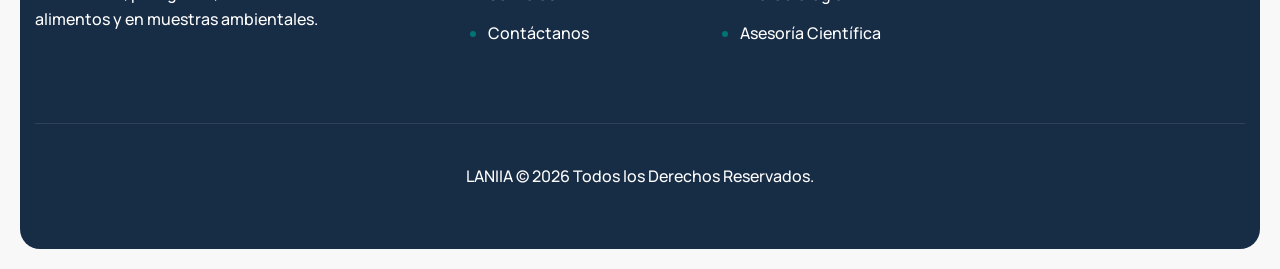
==== commit 66aef30b: "Corección de servicios, primera parte" ====
--- a/index.html
+++ b/index.html
@@ -217,9 +217,9 @@
             <!-- Tarjeta 4 -->
             <div class="col-lg-3 col-md-6 wow fadeInUp" data-wow-delay="0.4s">
                 <div class="service-card h-100">
-                    <img class="service-card-bg-icon" src="images/Icono_Asesoria_Cientifica.png" alt="">
+                    <img class="service-card-bg-icon" src="images/Icono_Asesoria.png" alt="">
                     <div class="service-card-header">
-                        <img class="service-card-icon" src="images/Icono_Asesoria_Cientifica.png" alt="Asesoría Científica">
+                        <img class="service-card-icon" src="images/Icono_Asesoria.png" alt="Asesoría Científica">
                         <h3>Asesoría Científica</h3>
                     </div>
                     <div class="service-card-body">
@@ -233,7 +233,7 @@
 
         <div class="row">
             <div class="col-lg-12 text-center" style="margin-top: 50px;">
-                <a href="#" class="btn-default" title="Conoce más de nuestros servicios">Conoce más de nuestros servicios</a>
+                <a href="pg/servicios.html" class="btn-default" title="Conoce más de nuestros servicios">Conoce más de nuestros servicios</a>
             </div>
         </div>
         <br>
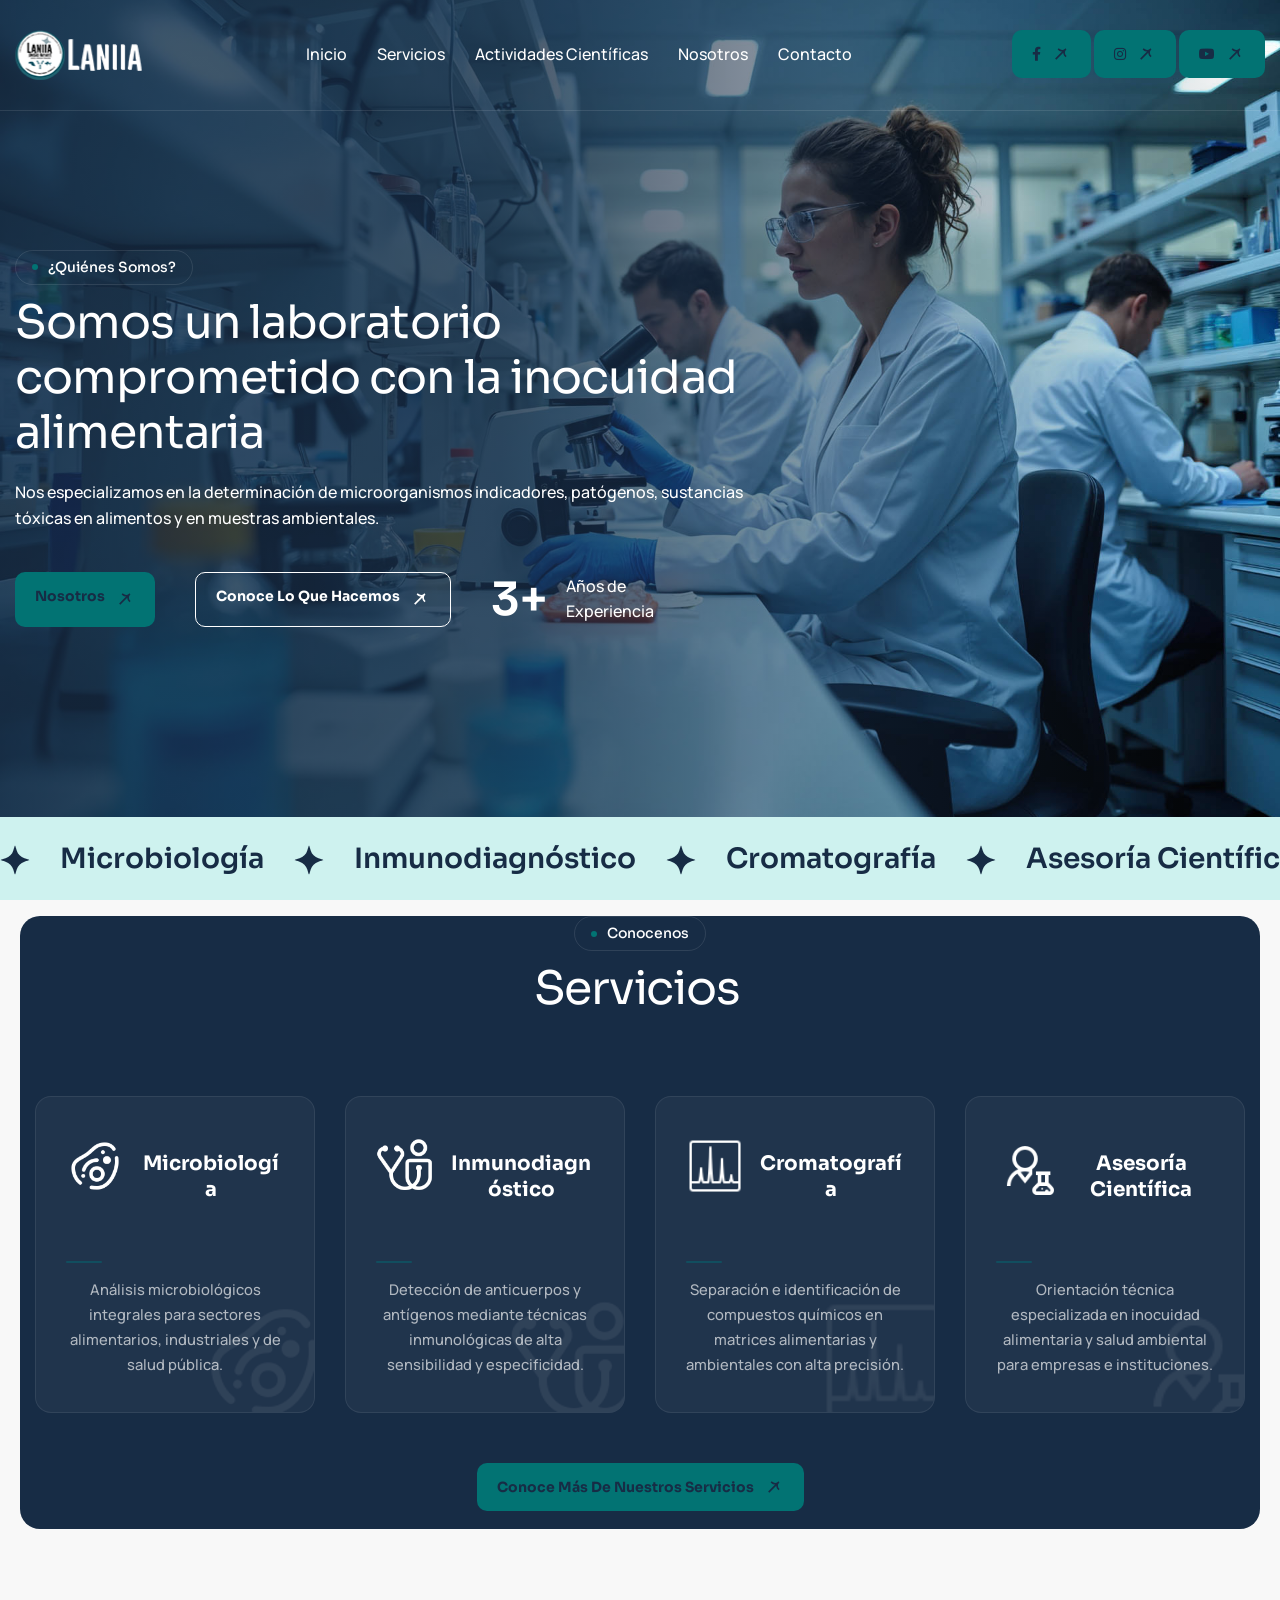
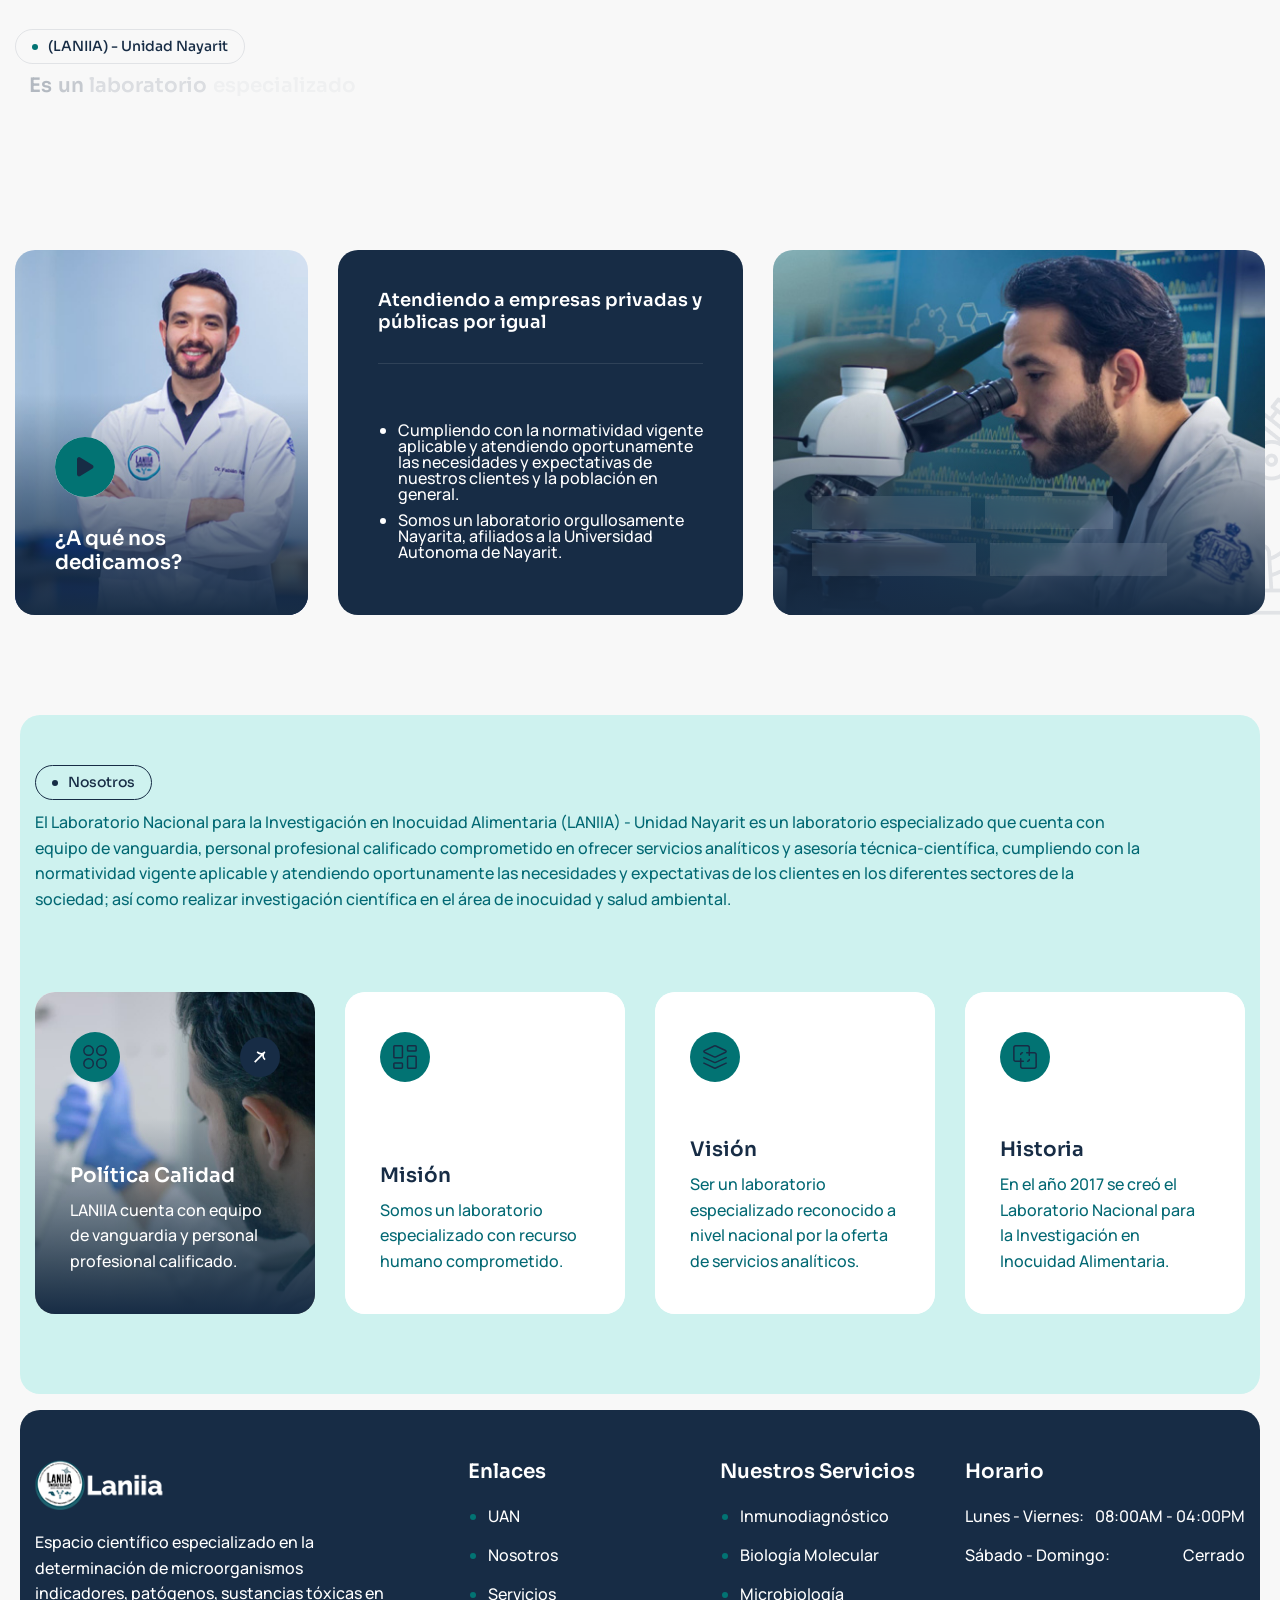
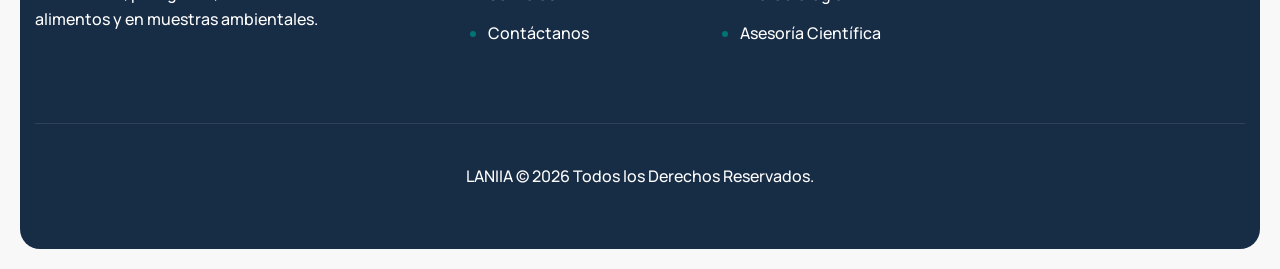
==== commit 112310ac: "Eliminación de archivos PHP para procesamiento de formulario, asi como los archivos HTML asociados a" ====
--- a/index.html
+++ b/index.html
@@ -284,7 +284,7 @@
                             <div class="about-counter-content">
                                 <ul>
                                     <li>Cumpliendo con la normatividad vigente aplicable y atendiendo oportunamente las necesidades y expectativas de nuestros clientes y la población en general.</li>
-                                    <li>Insertar algo sobre la relación con la UAN.</li>
+                                    <li>Somos un laboratorio orgullosamente Nayarita, afiliados a la Universidad Autonoma de Nayarit.</li>
                                 </ul>
                             </div>
                         </div>
@@ -448,8 +448,8 @@
                             <ul>
                                 <li><a href="https://www.uan.edu.mx/" target="_blank" rel="noopener" title="Universidad Autónoma de Nayarit">UAN</a></li>
                                 <li><a href="pg/equipo.html">Nosotros</a></li>
-                                <li><a href="">Servicios</a></li>
-                                <li><a href="">Contáctanos</a></li>
+                                <li><a href="pg/servicios.html">Servicios</a></li>
+                                <li><a href="pg/contactanos.html">Contáctanos</a></li>
                             </ul>
                         </div>
                         <div class="footer-links">
@@ -469,7 +469,7 @@
                         <h3>Horario</h3>
                         <ul>
                             <li>Lunes - Viernes: <span>08:00AM - 04:00PM</span></li>
-                            <li>Sábado y Domingo: <span>Cerrado</span></li>
+                            <li>Sábado - Domingo: <span>Cerrado</span></li>
                         </ul>
                     </div>
                 </div>
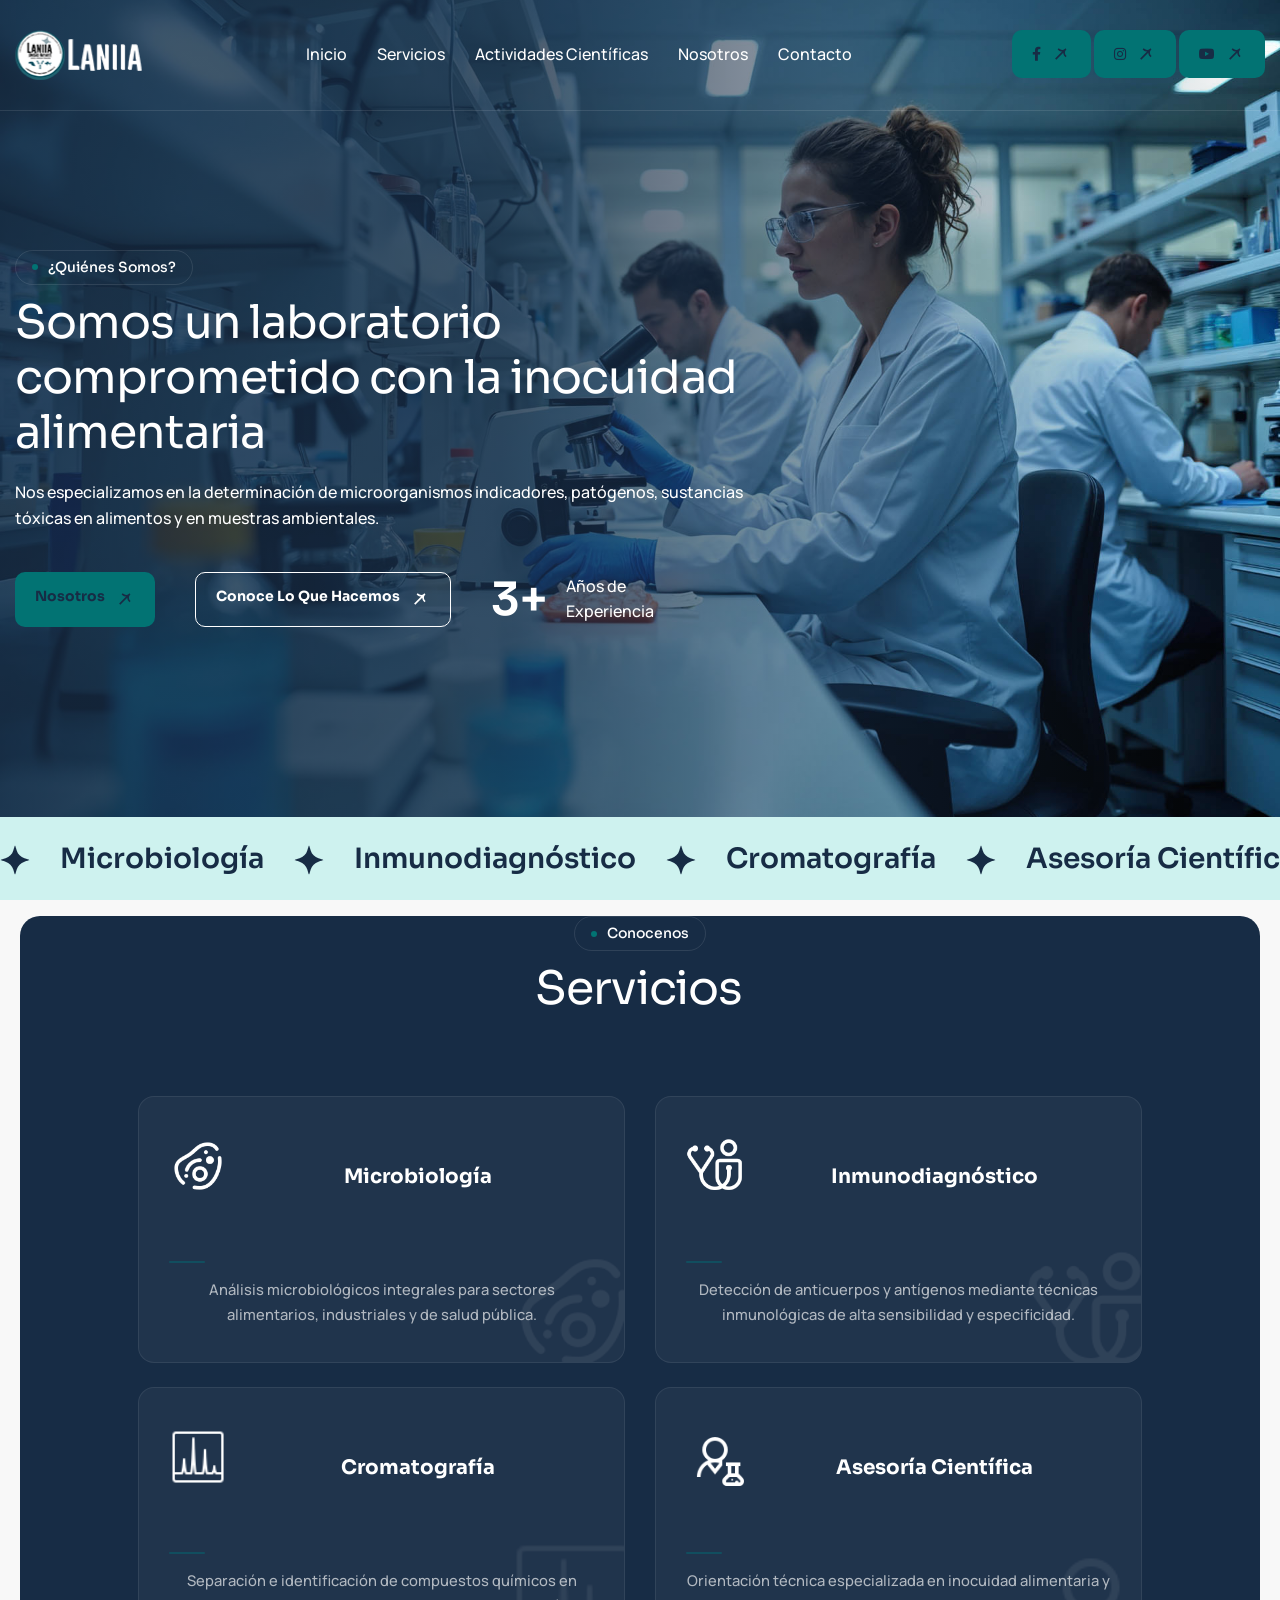
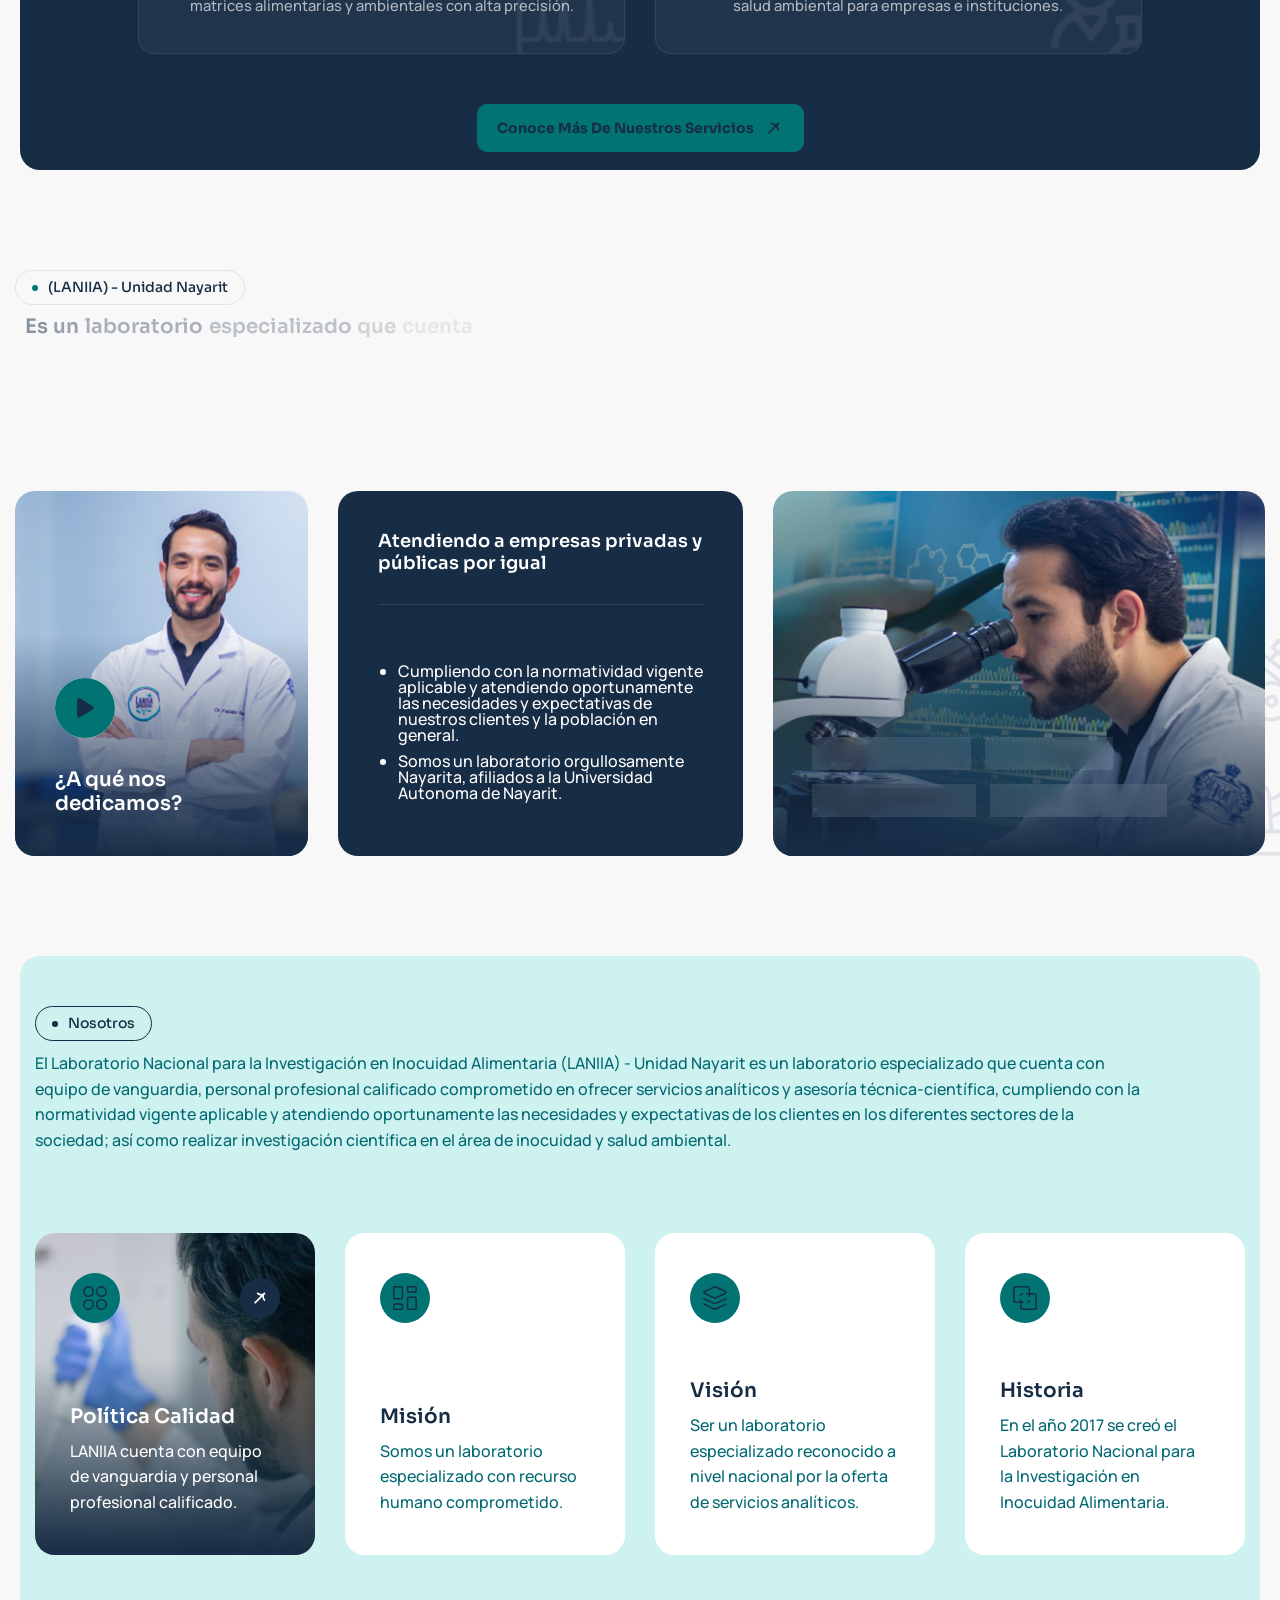
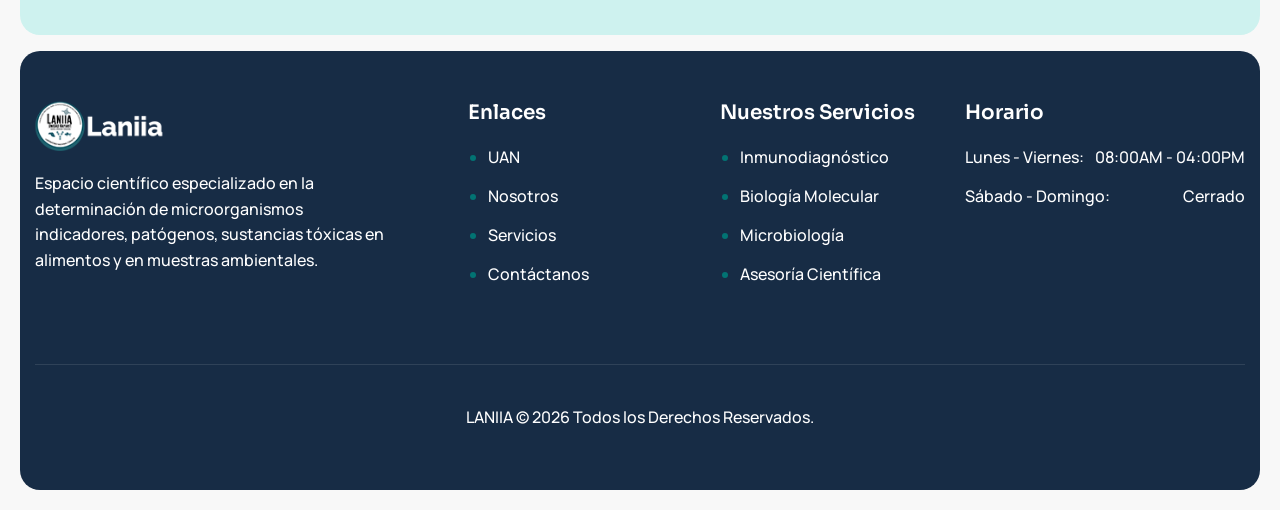
==== commit d206bf30: "Migracion de la implementación de la hoja de exceel a carpeta de ventas de laniia e implementación f" ====
--- a/index.html
+++ b/index.html
@@ -167,10 +167,10 @@
             </div>
         </div>
 
-        <div class="row g-4 justify-content-center">
+        <div class="row g-4 justify-content-center service-list">
 
             <!-- Tarjeta 1 -->
-            <div class="col-lg-3 col-md-6 wow fadeInUp" data-wow-delay="0.1s">
+            <div class="col-lg-5 col-md-6 wow fadeInUp" data-wow-delay="0.1s">
                 <div class="service-card h-100">
                     <img class="service-card-bg-icon" src="images/Icono_Microbiologia.png" alt="">
                     <div class="service-card-header">
@@ -185,7 +185,7 @@
             </div>
 
             <!-- Tarjeta 2 -->
-            <div class="col-lg-3 col-md-6 wow fadeInUp" data-wow-delay="0.2s">
+            <div class="col-lg-5 col-md-6 wow fadeInUp" data-wow-delay="0.2s">
                 <div class="service-card h-100">
                     <img class="service-card-bg-icon" src="images/Icono_Inmunodiagnostico.png" alt="">
                     <div class="service-card-header">
@@ -200,7 +200,7 @@
             </div>
 
             <!-- Tarjeta 3 -->
-            <div class="col-lg-3 col-md-6 wow fadeInUp" data-wow-delay="0.3s">
+            <div class="col-lg-5 col-md-6 wow fadeInUp" data-wow-delay="0.3s">
                 <div class="service-card h-100">
                     <img class="service-card-bg-icon" src="images/Icono_Cromatografia.png" alt="">
                     <div class="service-card-header">
@@ -215,7 +215,7 @@
             </div>
 
             <!-- Tarjeta 4 -->
-            <div class="col-lg-3 col-md-6 wow fadeInUp" data-wow-delay="0.4s">
+            <div class="col-lg-5 col-md-6 wow fadeInUp" data-wow-delay="0.4s">
                 <div class="service-card h-100">
                     <img class="service-card-bg-icon" src="images/Icono_Asesoria.png" alt="">
                     <div class="service-card-header">
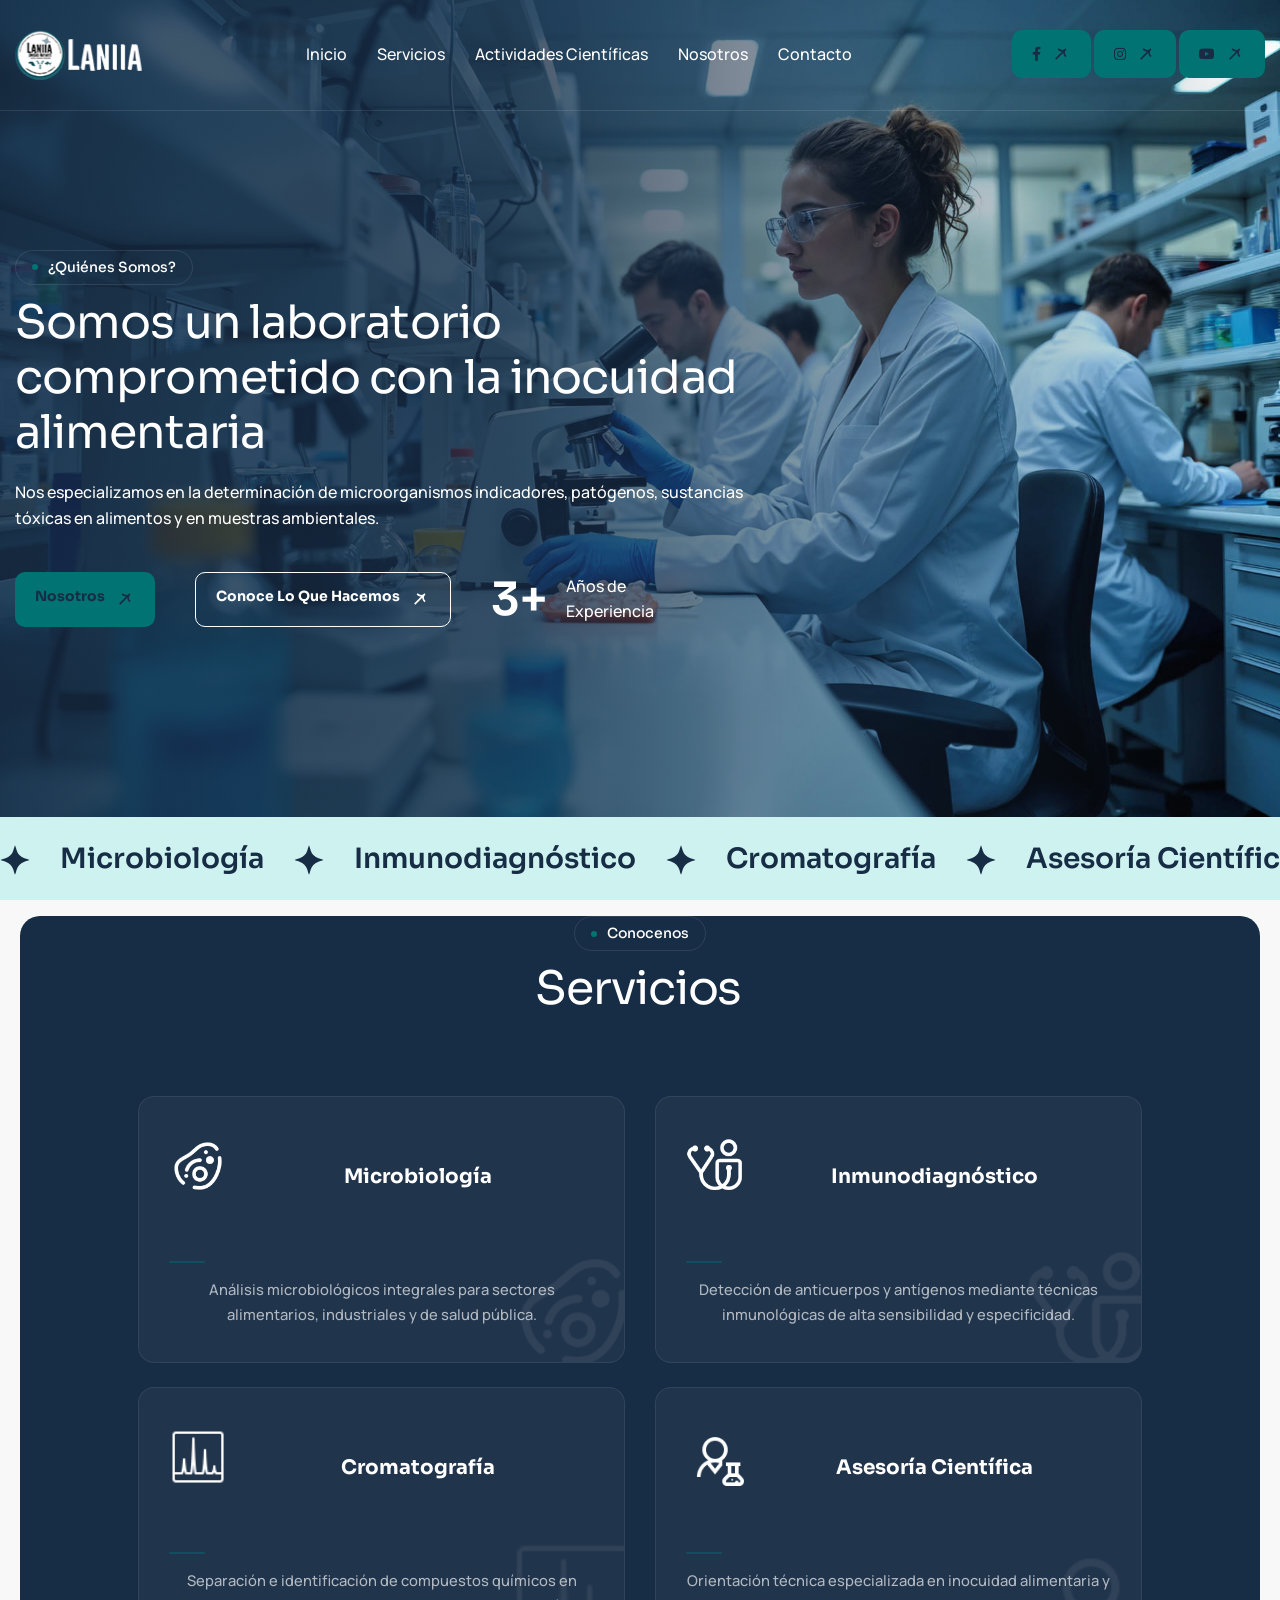
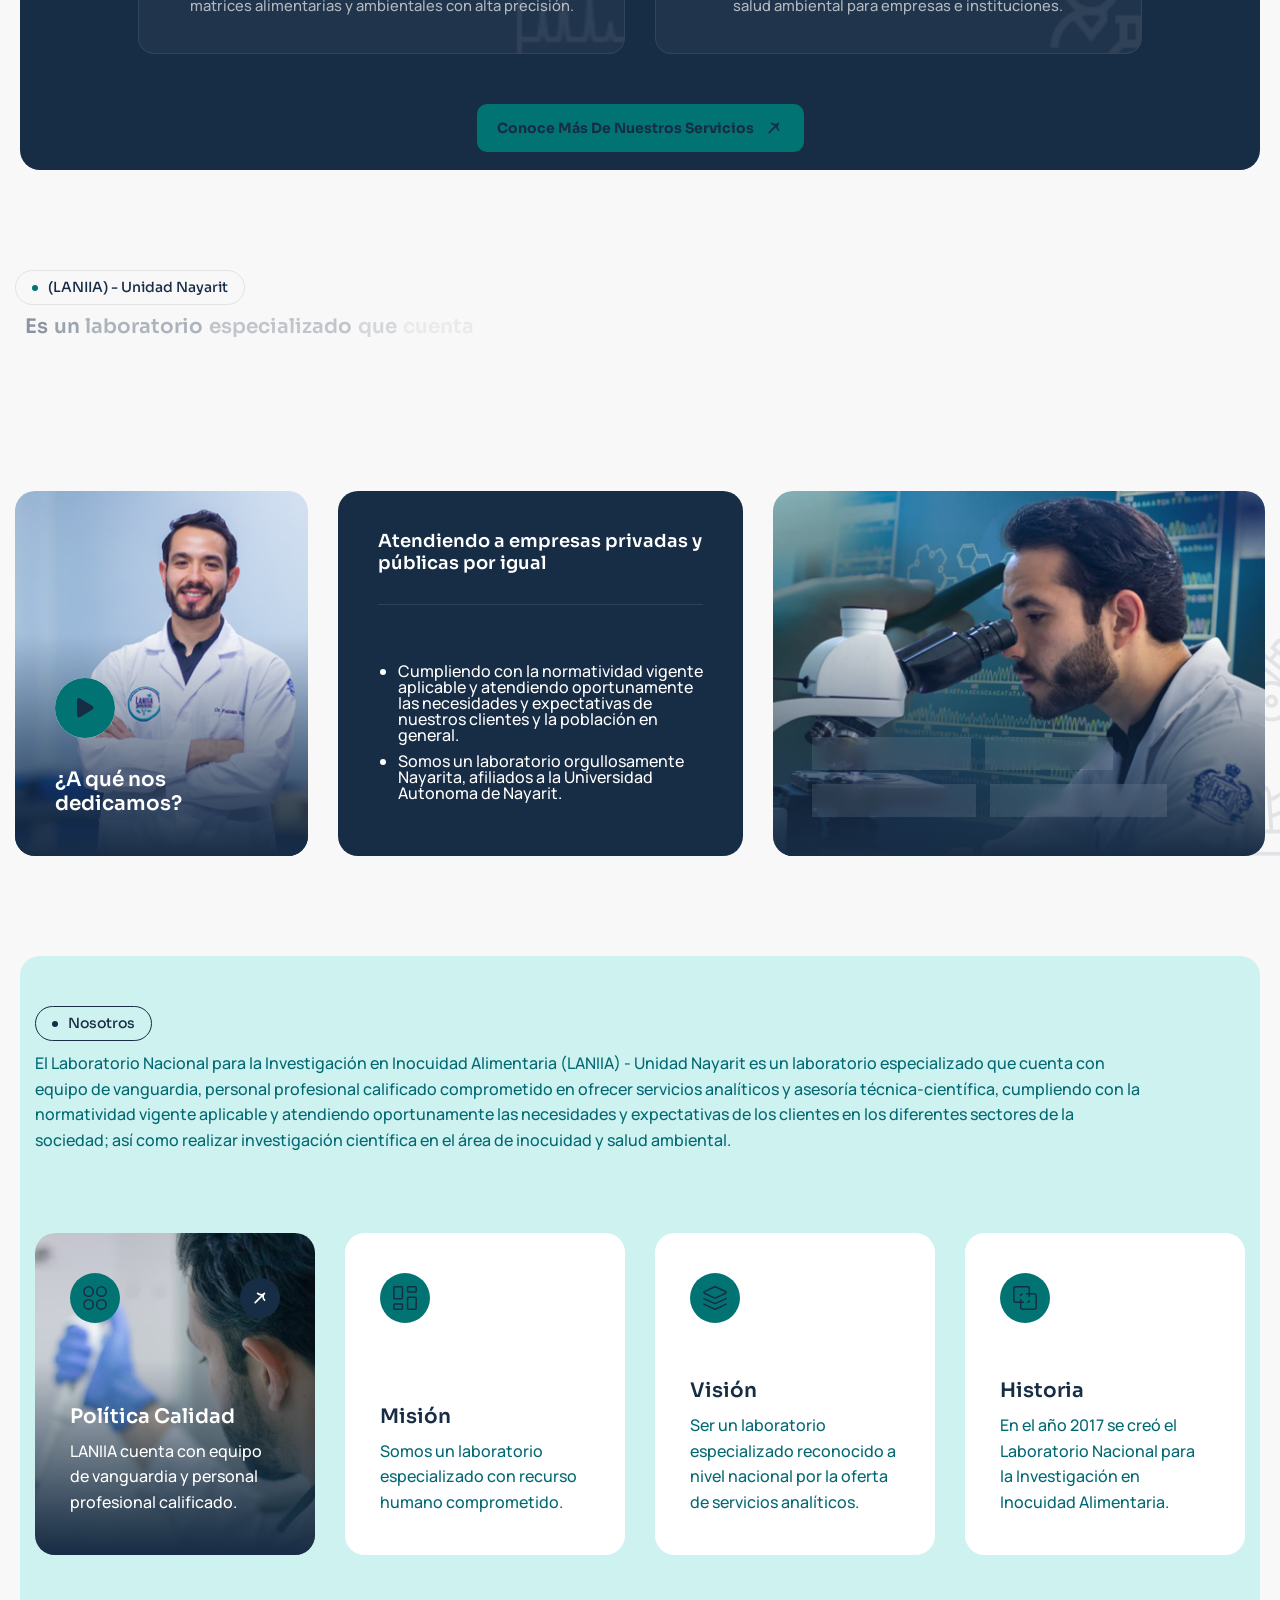
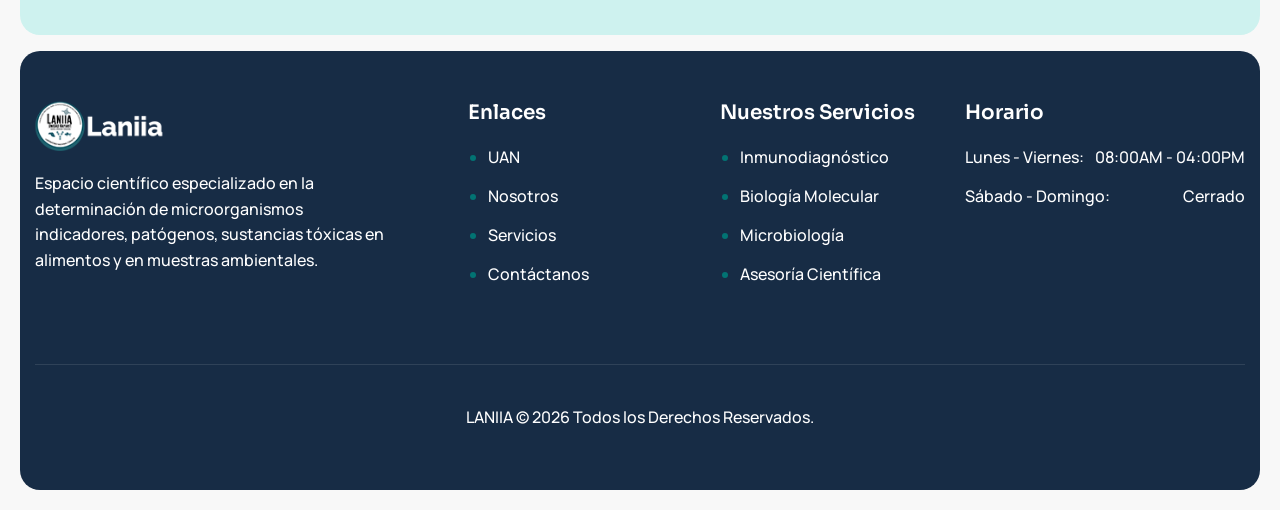
==== commit 95cb619e: "Cambio de video de reproduccion de fondo" ====
--- a/index.html
+++ b/index.html
@@ -87,8 +87,8 @@
     <!-- Hero Sección inicia -->
     <div class="hero hero-video dark-section">
         <!-- Video inicia -->
-        <div class="hero-bg-video">
-            <video autoplay muted loop id="myvideo"><source src="https://demo.awaikenthemes.com/assets/videos/labrix-video.mp4" type="video/mp4"></video>
+         <div class="hero-bg-video">
+            <video autoplay muted loop id="myvideo"><source src="videos/IntroLANIIANAY.mp4" type="video/mp4"></video>
         </div>
         <!-- Video termina -->
         <div class="container">
--- a/css/custom.css
+++ b/css/custom.css
@@ -1,77 +1,18 @@
-/* ----------------------------------------------------------------------------------------
-* Author        : ljmedranov
-
-* ---------------------------------------------------------------------------------------- */
-/* Listado
-----------------------------------------------------------------------------------------
-01. VARIABLES GENERALES
-02. CSS en general
-03. css del header
-04. Hero css
-05. Scrolling Ticker css
-06. CSS acerca de 
-07. CSS nuestros servicios
-08. Css porque escogernos
-09. Css que hacemos
-10. caso de estudioss
-11. Intro Video css
-12. CSS nuestro trabajo
-13. CSS nuestros precios
-14. CSS preguntas
-15. CSS testimonios
-16. css blog
-17. Footer css
-18.acerca de nuestra pagina
-19. css servicios general
-20. css servicio simple
-21. css blog de archivo
-22. css blog sencillo
-23. css caso de estudio general
-24. css caso de estudio simple
-25. pagina de equipo
-26. pagina de equipo simple
-27. pagina precios
-28. página de testimonios
-29. css galeria de imagenes
-30. video galeria css
-31. pagina de preguntas
-32. pagina de contáctanos
-33. pagina de error 404
-34. Responsive css
+/*** 	 01. VARIABLES GENERALES	 ***/
 
 :root{
-	--primary-color				: #172C45;
-	--secondary-color			: #BEF1DE;
-	--bg-color					: #F8F8F8;
-	--text-color				: #45566A;
-	--accent-color				: #BEF1DE;
-	--white-color				: #FFFFFF;
+	--primary-color					: #172C45;
+	--secondary-color					: #cef2ef;
+	--bg-color						: #F8F8F8;
+	--text-color					: #026873;
+	--text-colorb					: #e9edf1;
+	--accent-color					: #027373;
+	--white-color					: #FFFFFF;
 	--divider-color				: #172C451A;
 	--dark-divider-color		: #FFFFFF1A;
-	--error-color				: rgb(230, 87, 87);
-	--default-font				: "Manrope", sans-serif;
-	--accent-font				: "Sora", sans-serif;
-}
-
--------------------------------------------------------------------------------------- */
-
-/************************************/
-/*** 	 01. VARIABLES GENERALES	  ***/
-/************************************/
-
-:root{
-	--primary-color				: #172C45;
-	--secondary-color			: #cef2ef;
-	--bg-color					: #F8F8F8;
-	--text-color				: #026873;
-	--text-colorb				: #e9edf1;
-	--accent-color				: #027373;
-	--white-color				: #FFFFFF;
-	--divider-color				: #172C451A;
-	--dark-divider-color		: #FFFFFF1A;
-	--error-color				: rgb(230, 87, 87);
-	--default-font				: "Manrope", sans-serif;
-	--accent-font				: "Sora", sans-serif;
+	--error-color					: rgb(230, 87, 87);
+	--default-font					: "Manrope", sans-serif;
+	--accent-font					: "Sora", sans-serif;
 }
 
 /************************************/
@@ -3243,12 +3184,14 @@
 	cursor: none;
 	border-radius: 20px;
 	overflow: hidden;
+	aspect-ratio: 1 / 1.356;
 }
 
 .team-image img{
     width: 100%;
-	aspect-ratio: 1 / 1.356;
+    height: 100%;
     object-fit: cover;
+    object-position: center center;
 	transition: all 0.4s ease-in-out;
 }
 
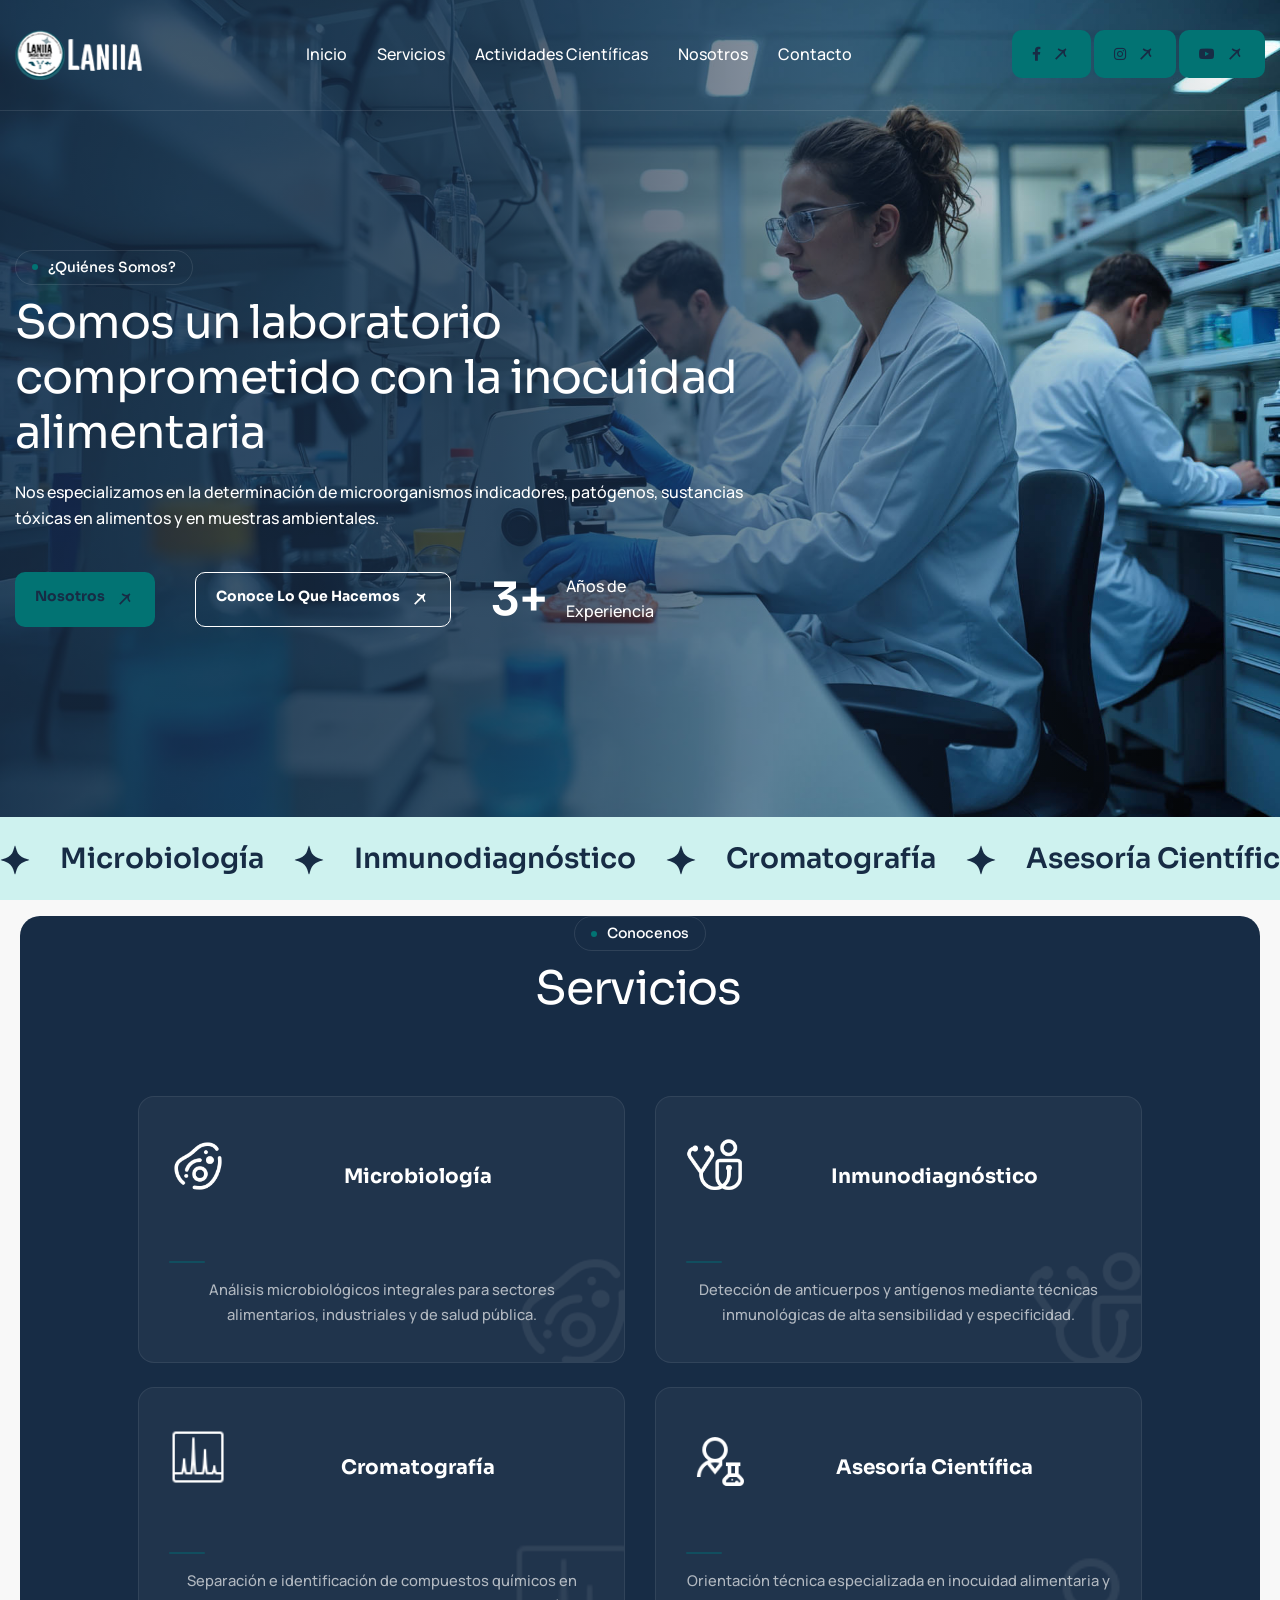
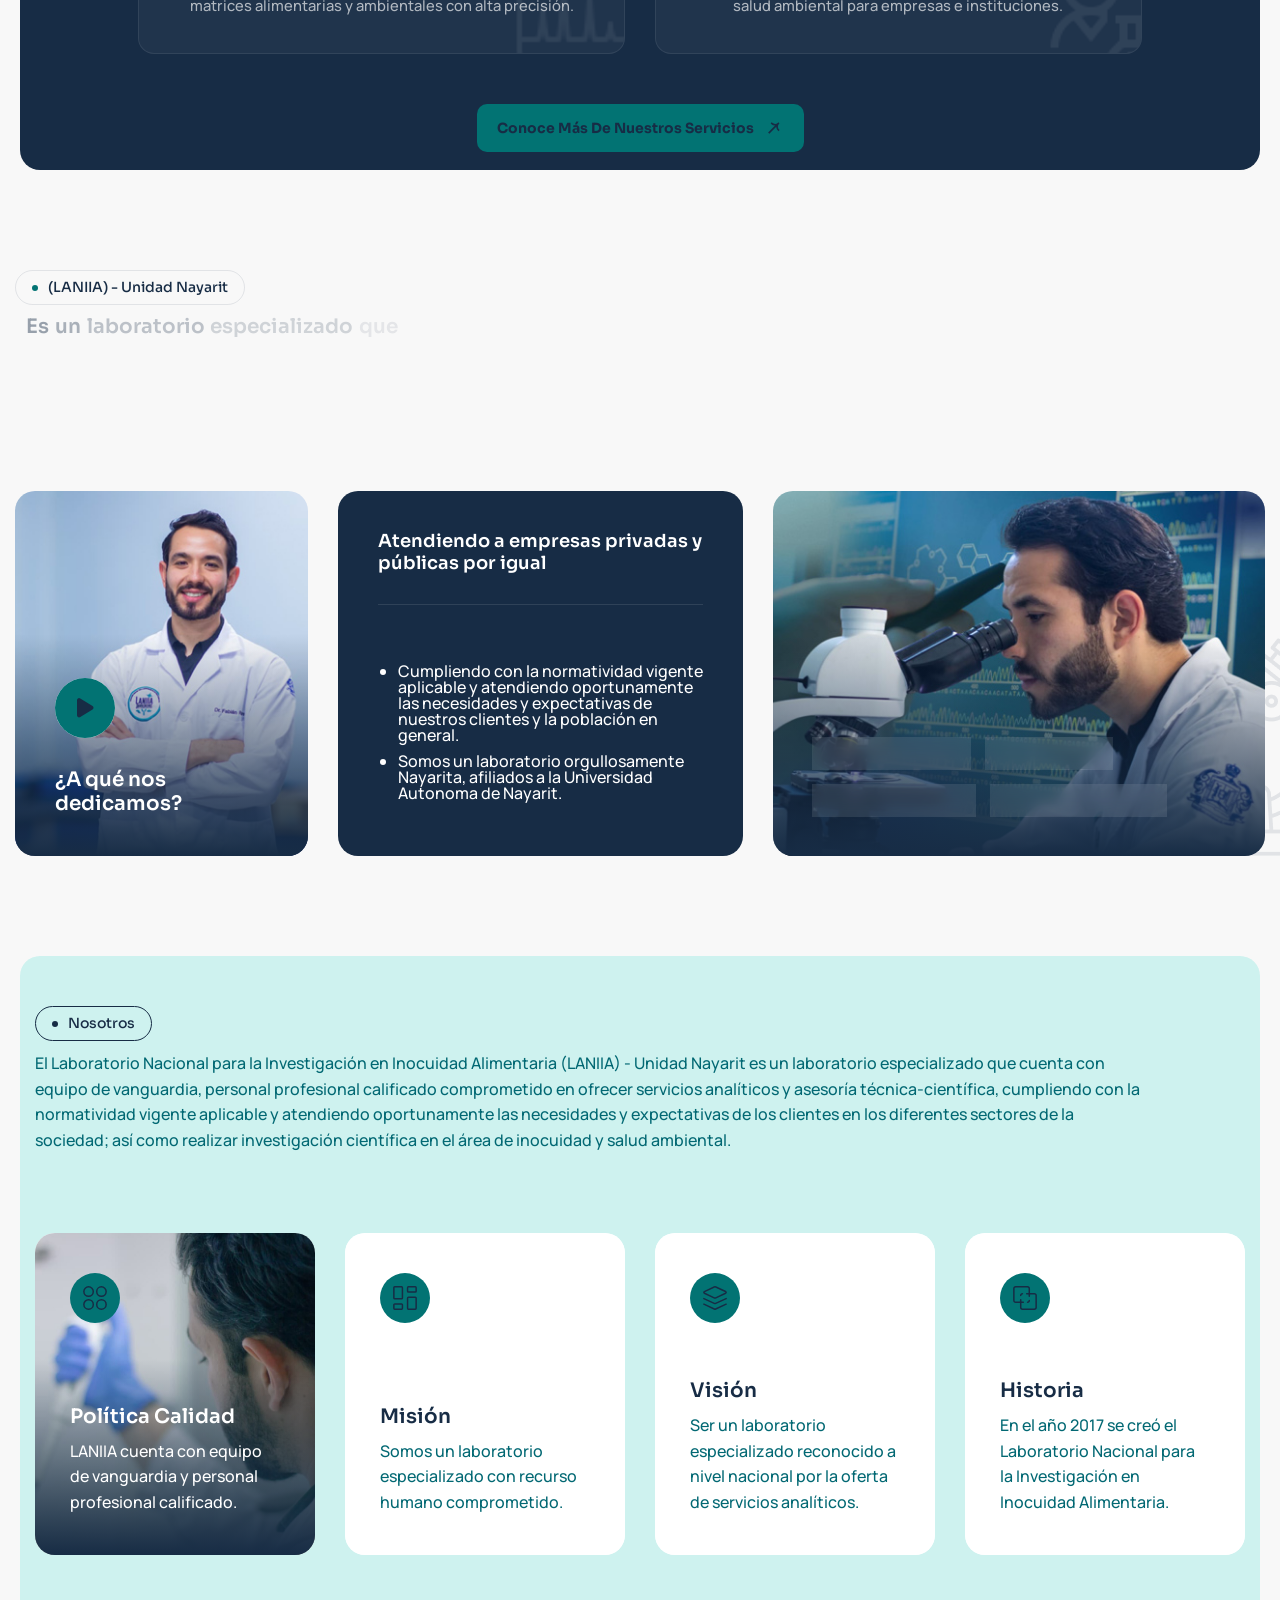
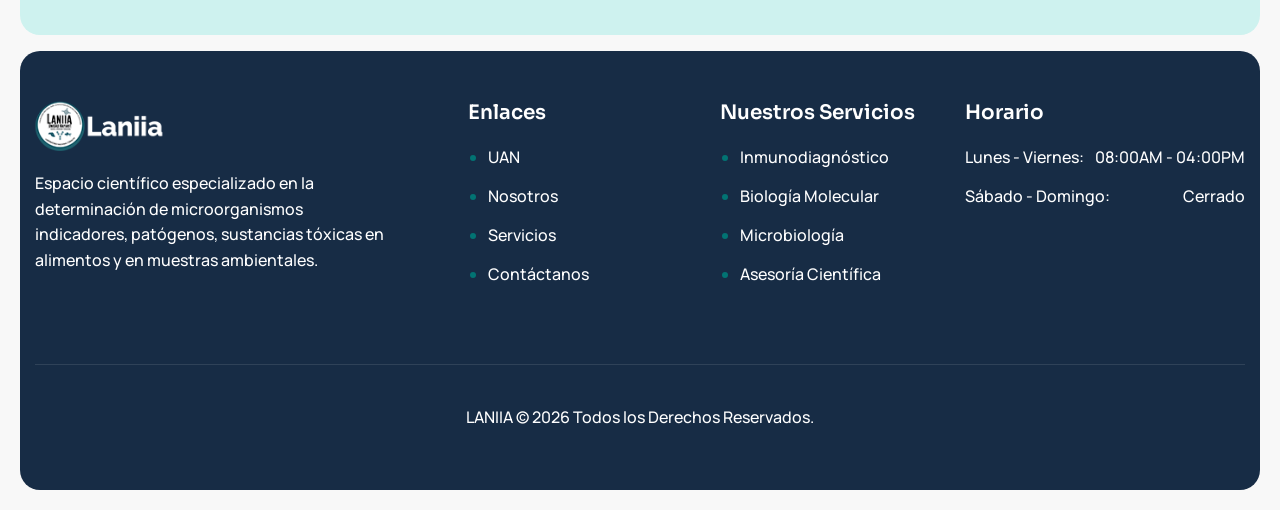
==== commit d52ce0b5: "Ajustes en la animacion de equipo.html para agilizar su carga" ====
--- a/index.html
+++ b/index.html
@@ -340,12 +340,9 @@
                                 <div class="icon-box">
                                     <img src="images/icon-service-1.svg" alt="">
                                 </div>
-                                <div class="service-readmore-btn">
-                                    <a href="" title="Leer más sobre Política Calidad"><img src="images/arrow-white.svg" alt="Leer más sobre Política Calidad"></a>
-                                </div>
                             </div>
                             <div class="service-content">
-                                <h3><a href="">Política Calidad</a></h3>
+                                <h3>Política Calidad</h3>
                                 <p>LANIIA cuenta con equipo de vanguardia y personal profesional calificado.</p>
                             </div>
                         </div>
@@ -362,12 +359,9 @@
                                 <div class="icon-box">
                                     <img src="images/icon-service-2.svg" alt="">
                                 </div>
-                                <div class="service-readmore-btn">
-                                    <a href="" title="Leer más sobre Misión"><img src="images/arrow-white.svg" alt="Leer más sobre Misión"></a>
-                                </div>
                             </div>
                             <div class="service-content">
-                                <h3><a href="">Misión</a></h3>
+                                <h3>Misión</h3>
                                 <p>Somos un laboratorio especializado con recurso humano comprometido.</p>
                             </div>
                         </div>
@@ -384,12 +378,9 @@
                                 <div class="icon-box">
                                     <img src="images/icon-service-3.svg" alt="">
                                 </div>
-                                <div class="service-readmore-btn">
-                                    <a href="" title="Leer más sobre Visión"><img src="images/arrow-white.svg" alt="Leer más sobre Visión"></a>
-                                </div>
                             </div>
                             <div class="service-content">
-                                <h3><a href="">Visión</a></h3>
+                                <h3>Visión</h3>
                                 <p>Ser un laboratorio especializado reconocido a nivel nacional por la oferta de servicios analíticos.</p>
                             </div>
                         </div>
@@ -406,12 +397,9 @@
                                 <div class="icon-box">
                                     <img src="images/icon-service-4.svg" alt="">
                                 </div>
-                                <div class="service-readmore-btn">
-                                    <a href="" title="Leer más sobre Historia"><img src="images/arrow-white.svg" alt="Leer más sobre Historia"></a>
-                                </div>
                             </div>
                             <div class="service-content">
-                                <h3><a href="">Historia</a></h3>
+                                <h3>Historia</h3>
                                 <p>En el año 2017 se creó el Laboratorio Nacional para la Investigación en Inocuidad Alimentaria.</p>
                             </div>
                         </div>
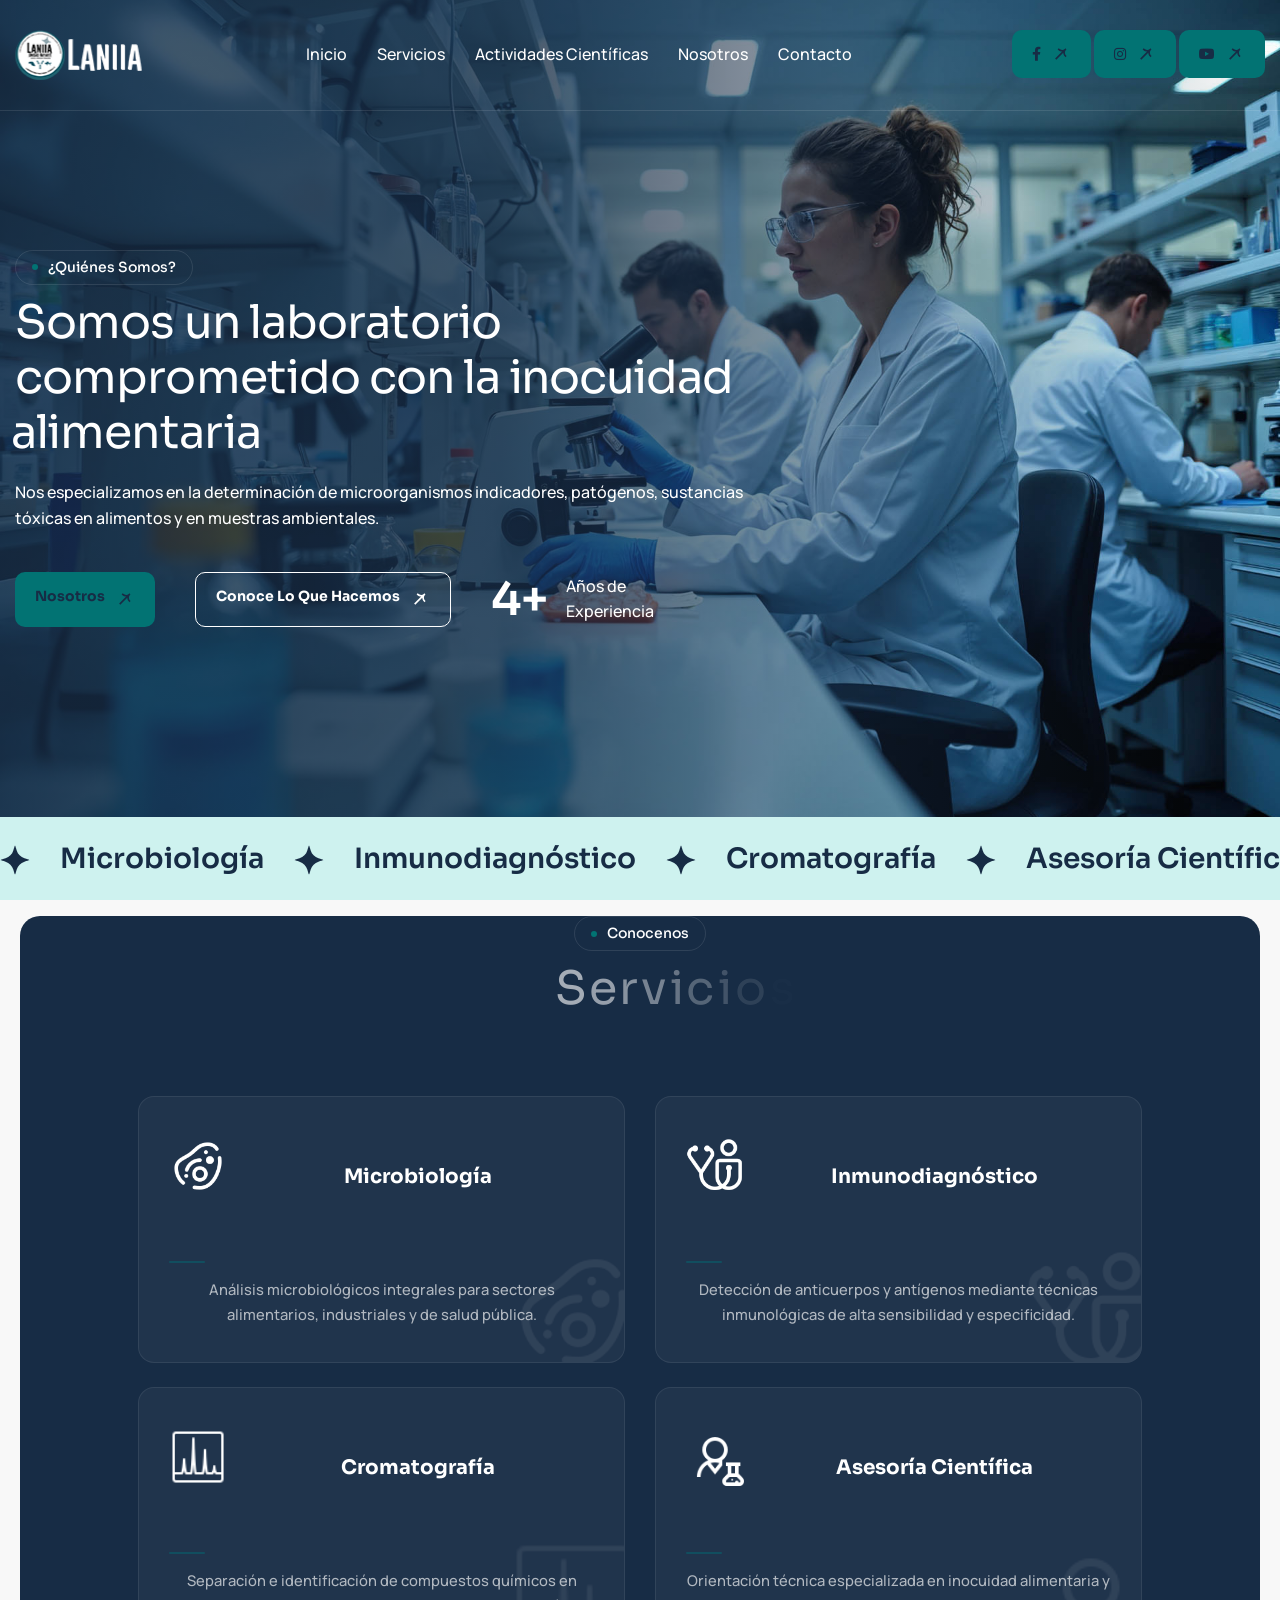
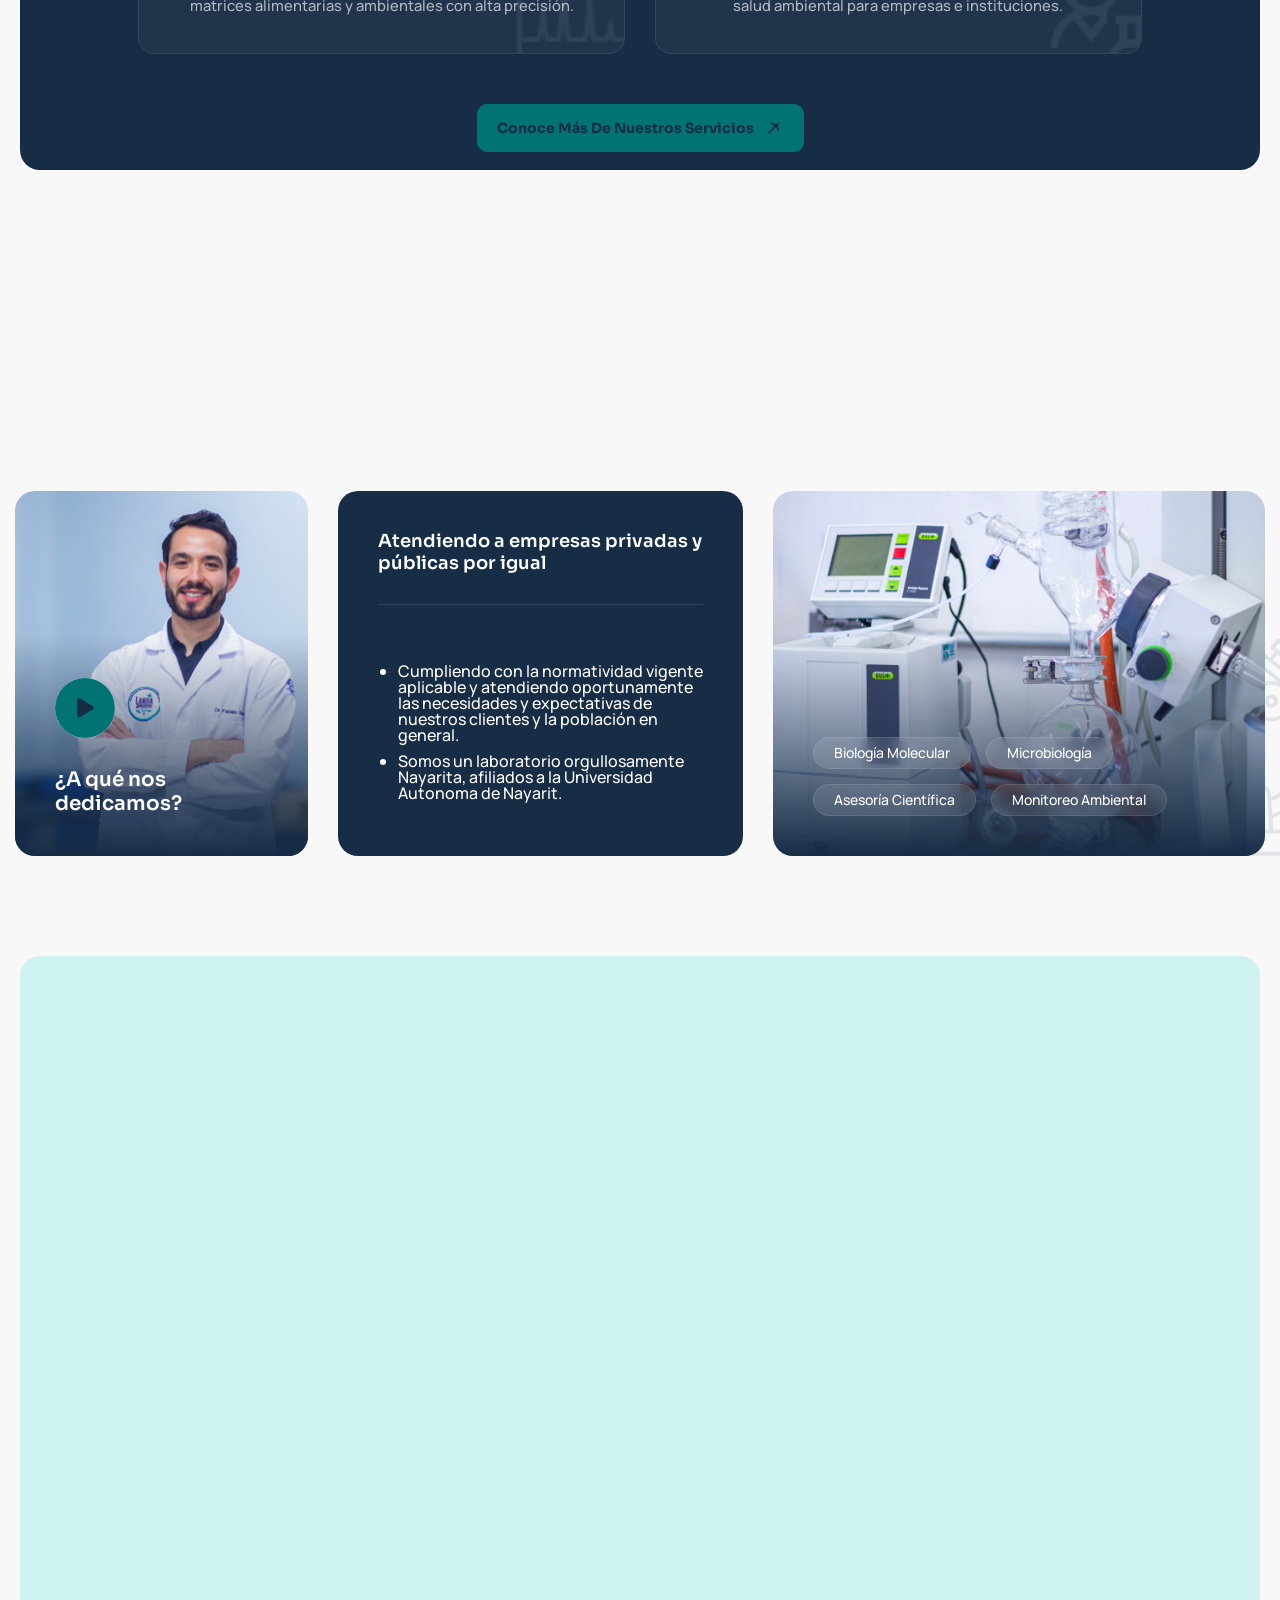
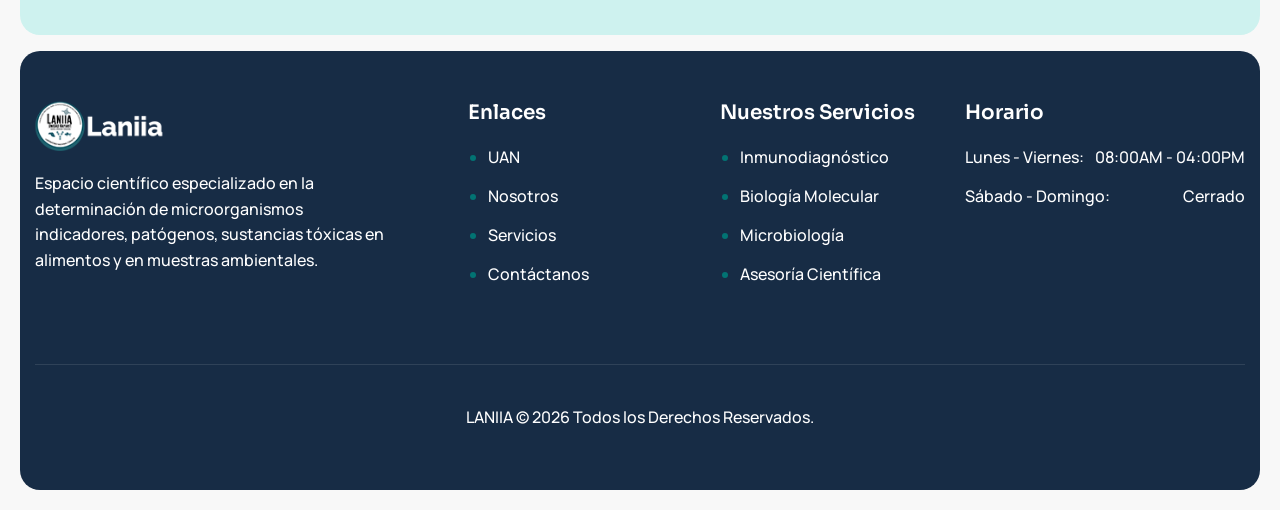
==== commit c6ff26a6: "Commit final: Envio de version final con actualización de imagenes de vision, mision y otros, añadic" ====
--- a/index.html
+++ b/index.html
@@ -292,7 +292,7 @@
                         <div class="about-image-content-box-2">
                             <div class="about-image">
                                 <figure>
-                                    <img src="images/about-us-image-2.jpg" alt="Servicios LANIIA">
+                                    <img src="images/LAB3.jpg" alt="Servicios LANIIA">
                                 </figure>
                             </div>
                             <div class="about-image-content">
@@ -333,7 +333,7 @@
                 <div class="col-lg-3 col-md-6">
                     <div class="service-item active wow fadeInUp">
                         <div class="service-image">
-                            <img src="images/service-1.jpg" alt="">
+                            <img src="images/LAB.jpg" alt="">
                         </div>
                         <div class="service-body">
                             <div class="service-body-header">
@@ -352,7 +352,7 @@
                 <div class="col-lg-3 col-md-6">
                     <div class="service-item wow fadeInUp" data-wow-delay="0.2s">
                         <div class="service-image">
-                            <img src="images/service-2.jpg" alt="">
+                            <img src="images/ADN PLÁTANO.jpg" alt="">
                         </div>
                         <div class="service-body">
                             <div class="service-body-header">
@@ -390,7 +390,7 @@
                 <div class="col-lg-3 col-md-6">
                     <div class="service-item wow fadeInUp" data-wow-delay="0.6s">
                         <div class="service-image">
-                            <img src="images/service-4.jpg" alt="">
+                            <img src="images/LAB4.jpg" alt="">
                         </div>
                         <div class="service-body">
                             <div class="service-body-header">
